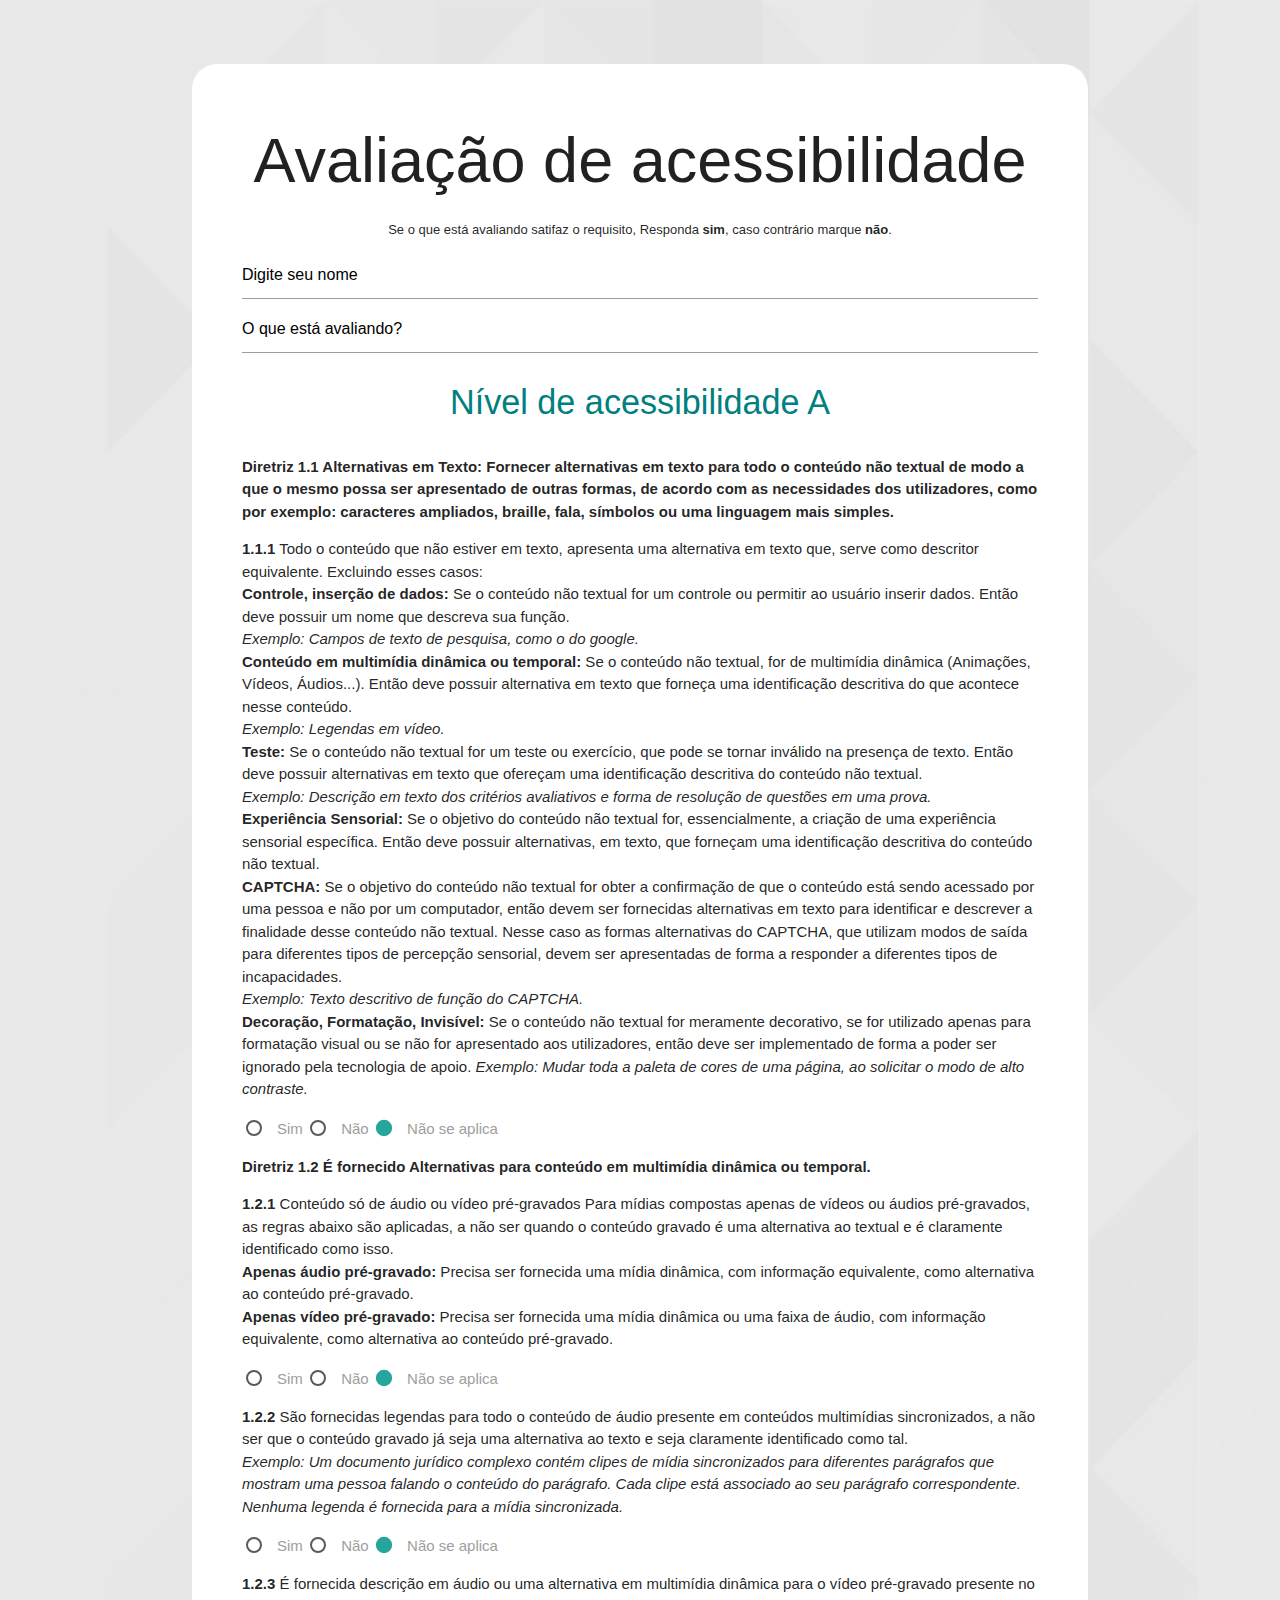
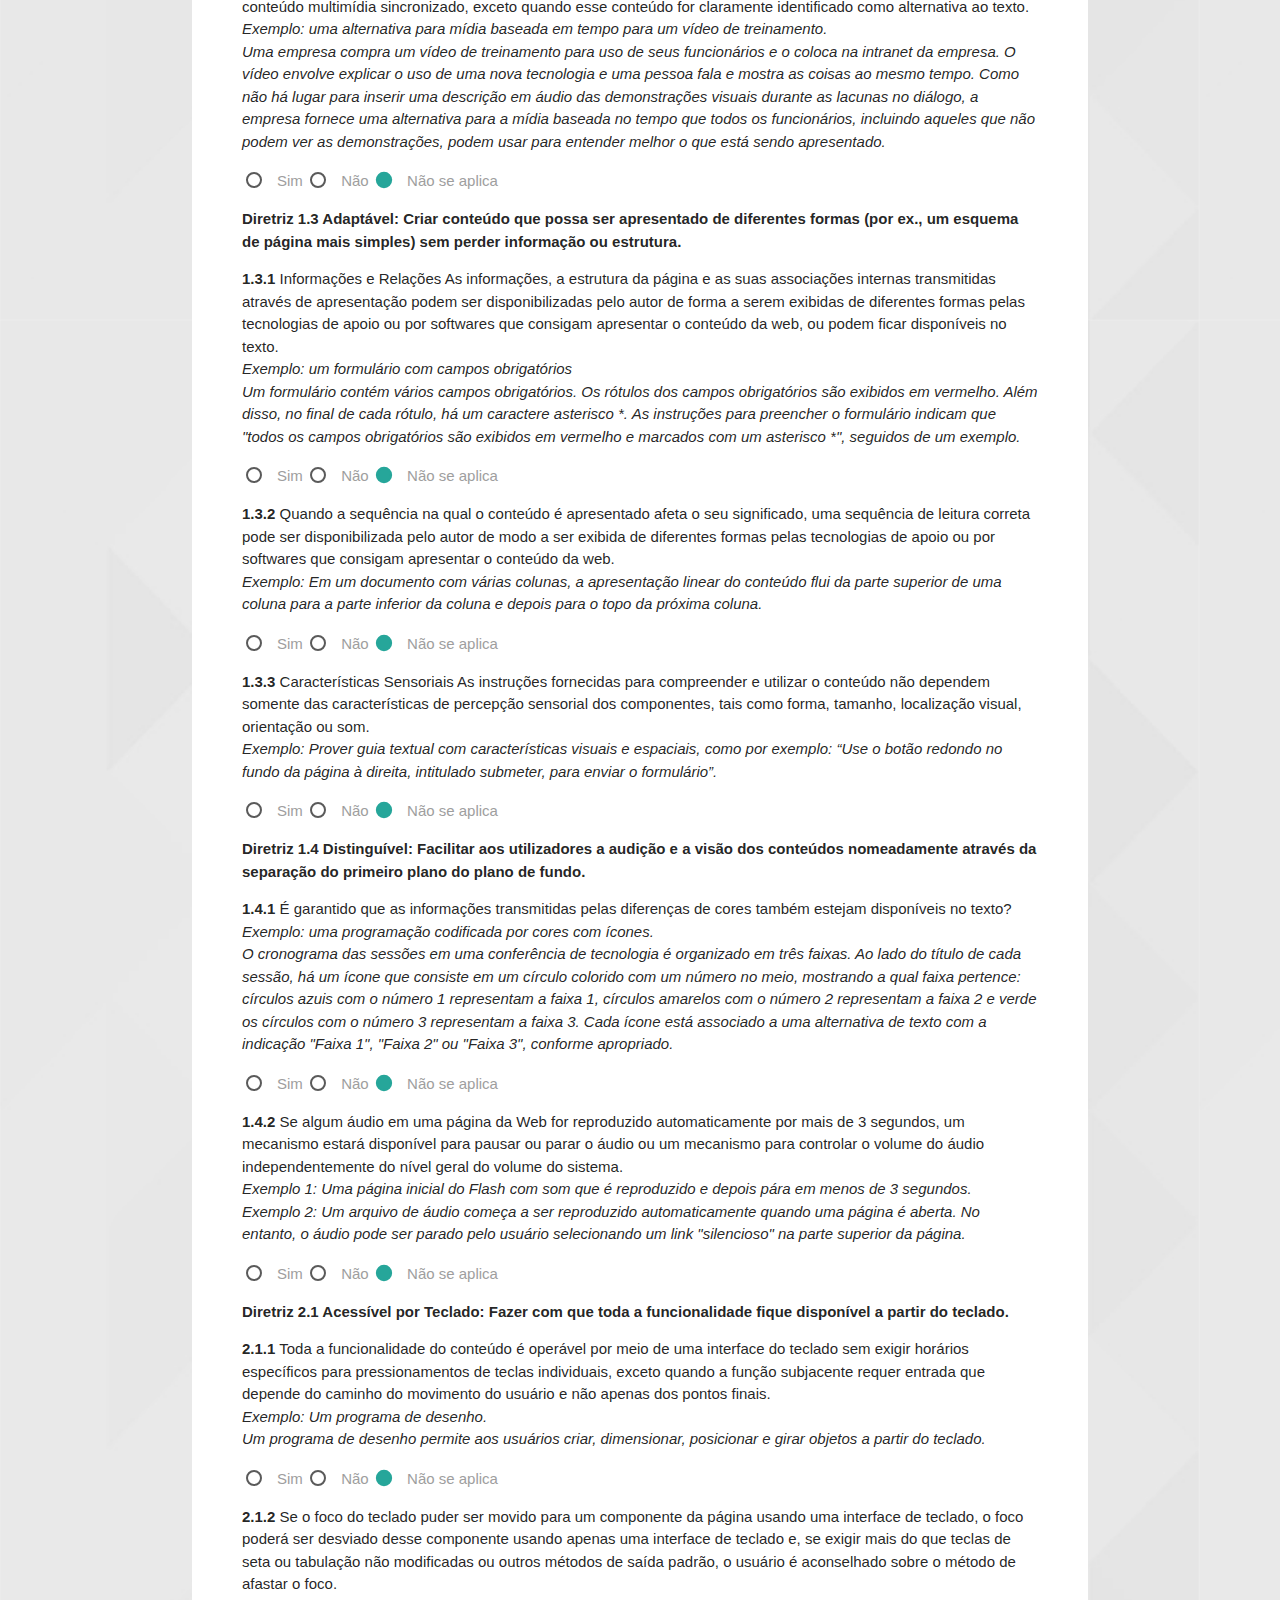
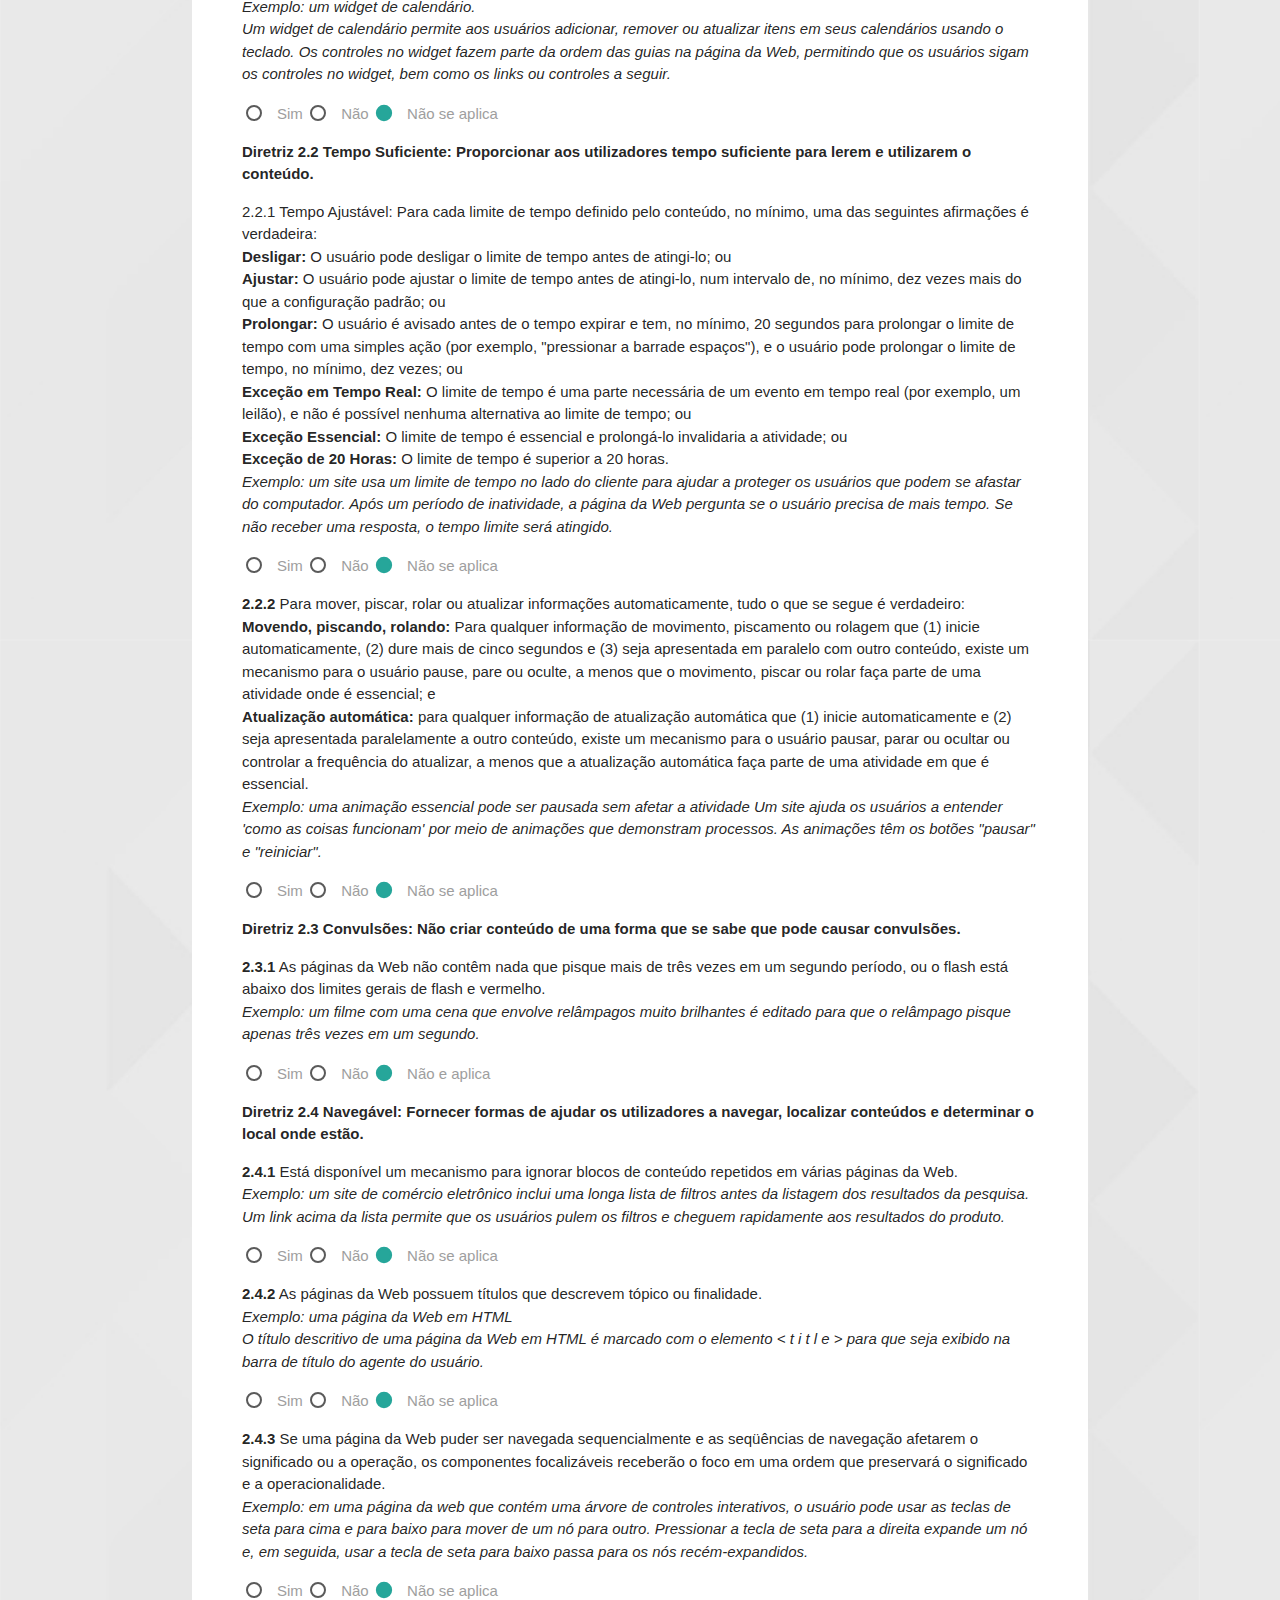
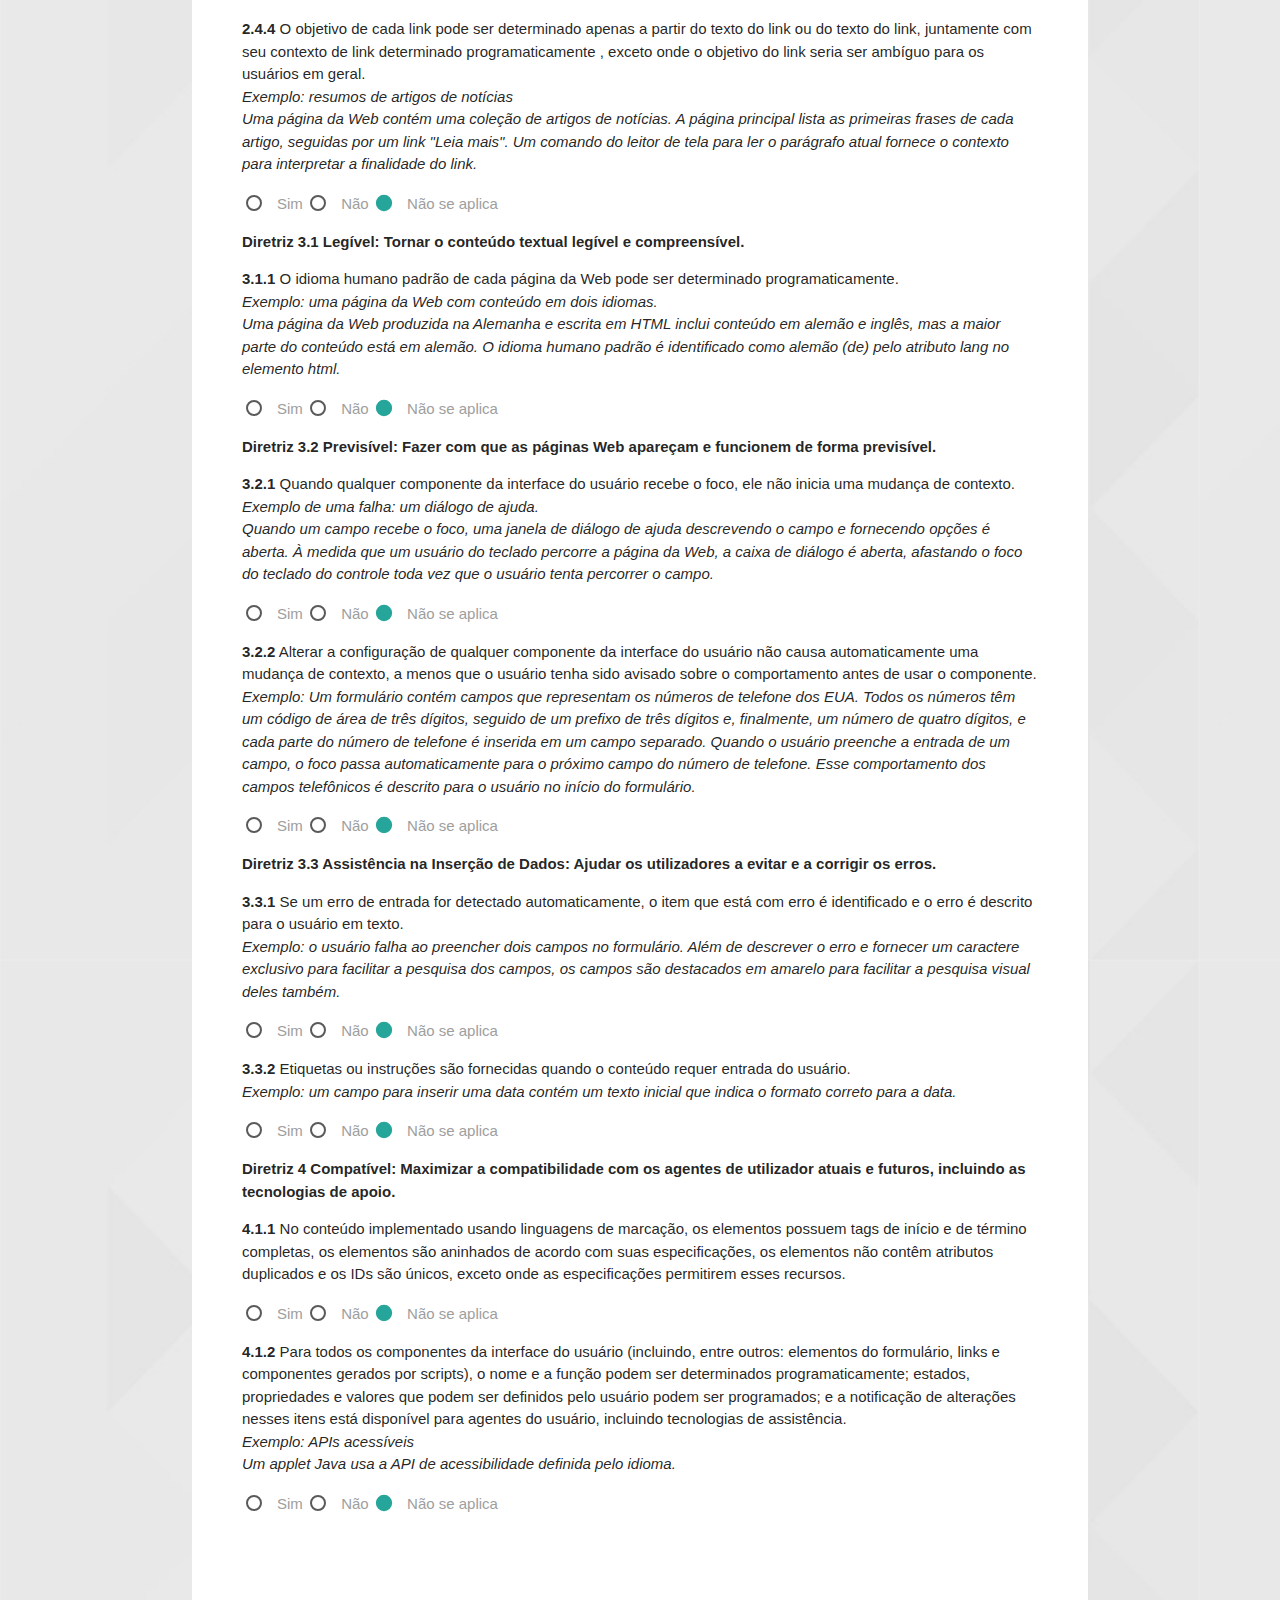
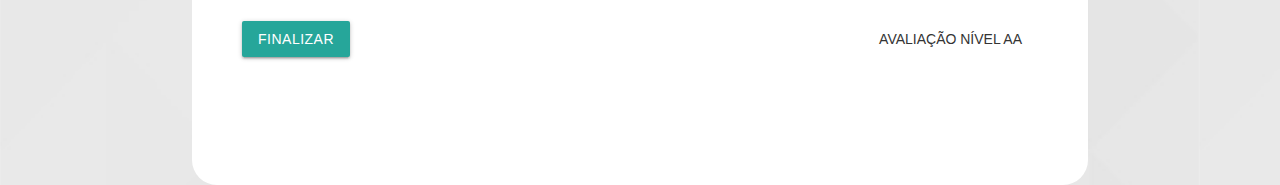
==== index.html @ 3ee6c9d2 "Add files via upload" ====
<!DOCTYPE html>
 <html>
 	<head>

 		<meta charset="utf-8">
 		<link rel="stylesheet" href="https://cdnjs.cloudflare.com/ajax/libs/materialize/1.0.0/css/materialize.min.css">
 		<link rel="stylesheet" type="text/css" href="estilo.css">
 		<title>Avaliação de acessibilidade</title>

 		
 	</head>

 	<body background="img/7.png">
 		

 		<div class="meio">
 			<font face="arial">

 			<div class="a"><h1>Avaliação de acessibilidade</h1>
 				<font size="2"><p>Se o que está avaliando satifaz o requisito, Responda <b>sim</b>, caso contrário marque <b>não</b>.</p></font>
 			</div>

      <input name="q" class="textbox" onfocus="if (this.value=='Digite seu nome') this.value = ''" onblur="if (this.value=='') this.value = 'Digite seu nome'" type="text" value="Digite seu nome">

      <input name="j" class="textbox" onfocus="if (this.value=='O que está avaliando?') this.value = ''" onblur="if (this.value=='') this.value = 'O que está avaliando?'" type="text" value="O que está avaliando?">
      
 			<text align="center"><p><h4><font color="#008080">Nível de acessibilidade A</p></h4></text></font>

 			<text align="left"><p><b>Diretriz 1.1 Alternativas em Texto: Fornecer alternativas em texto para todo o conteúdo não textual de modo a que o mesmo possa ser apresentado de outras formas, de acordo com as necessidades dos utilizadores, como por exemplo: caracteres ampliados, braille, fala, símbolos ou uma linguagem mais simples.</b></p></text>

 			<text align="left"><p><b>1.1.1</b> Todo o conteúdo que não estiver em texto, apresenta uma alternativa em texto que, serve como descritor equivalente. Excluindo esses casos:</br>
      <b>Controle, inserção de dados:</b> Se o conteúdo não textual for um controle ou permitir ao usuário inserir dados. Então deve possuir um nome que descreva sua função.</br>
      <i>Exemplo: Campos de texto de pesquisa, como o do google.</i></br>
      <b>Conteúdo em multimídia dinâmica ou temporal:</b> Se o conteúdo não textual, for de multimídia dinâmica (Animações, Vídeos, Áudios...). Então deve possuir alternativa em texto que forneça uma identificação descritiva do que acontece nesse conteúdo.</br>
      <i>Exemplo: Legendas em vídeo.</i></br>
      <b>Teste:</b> Se o conteúdo não textual for um teste ou exercício, que pode se tornar inválido na presença de texto. Então deve possuir alternativas em texto que ofereçam uma identificação descritiva do conteúdo não textual.</br>
        <i>Exemplo: Descrição em texto dos critérios avaliativos e forma de resolução de questões em uma prova.</i></br>
      <b>Experiência Sensorial:</b> Se o objetivo do conteúdo não textual for, essencialmente, a criação de uma experiência sensorial específica. Então deve possuir alternativas, em texto, que forneçam uma identificação descritiva do conteúdo não textual.</br>
      <b>CAPTCHA:</b> Se o objetivo do conteúdo não textual for obter a confirmação de que o conteúdo está sendo acessado por uma pessoa e não por um computador, então devem ser fornecidas alternativas em texto para identificar e descrever a finalidade desse conteúdo não textual. Nesse caso as formas alternativas do CAPTCHA, que utilizam modos de saída para diferentes tipos de percepção sensorial, devem ser apresentadas de forma a responder a diferentes tipos de incapacidades.</br>
        <i>Exemplo: Texto descritivo de função do CAPTCHA.</i></br>
      <b>Decoração, Formatação, Invisível:</b> Se o conteúdo não textual for meramente decorativo, se for utilizado apenas para formatação visual ou se não for apresentado aos utilizadores, então deve ser implementado de forma a poder ser ignorado pela tecnologia de apoio.
        <i>Exemplo: Mudar toda a paleta de cores de uma página, ao solicitar o modo de alto contraste.</i></p></text>
  			<p>
   				<label>
      				<input name="b1" type="radio" checked />
    	  			<span>Sim</span>
    			</label>
 				<label>
      				<input name="b1" type="radio" checked />
   	  				<span>Não</span>
    			</label>
    			<label>
      				<input name="b1" type="radio" checked />
   	  				<span>Não se aplica</span>
    			</label>
  			</p>
  			<text align="left"><p><b>Diretriz 1.2 É fornecido Alternativas para conteúdo em multimídia dinâmica ou temporal.</b></p>
  			<text align="left"><p><b>1.2.1</b> Conteúdo só de áudio ou vídeo pré-gravados Para mídias compostas apenas de vídeos ou áudios pré-gravados, as regras abaixo são aplicadas, a não ser quando o conteúdo gravado é uma alternativa ao textual e é claramente identificado como isso.</br>
        <b>Apenas áudio pré-gravado:</b> Precisa ser fornecida uma mídia dinâmica, com informação equivalente, como alternativa ao conteúdo pré-gravado.</br>
        <b>Apenas vídeo pré-gravado:</b> Precisa ser fornecida uma mídia dinâmica ou uma faixa de áudio, com informação equivalente, como alternativa ao conteúdo pré-gravado.</p>
 			</text>
  			<p>
   				<label>
      				<input name="b2" type="radio" checked />
    	  			<span>Sim</span>
    			</label>
   				<label>
      				<input name="b2" type="radio" checked />
    	  			<span>Não</span>
    			</label>
    			<label>
      				<input name="b2" type="radio" checked />
   	  				<span>Não se aplica</span>
    			</label>
    		</p>
    		<text align="left"><p><b>1.2.2</b> São fornecidas legendas para todo o conteúdo de áudio presente em conteúdos multimídias sincronizados, a não ser que o conteúdo gravado já seja uma alternativa ao texto e seja claramente identificado como tal.</br>
        <i>Exemplo: Um documento jurídico complexo contém clipes de mídia sincronizados para diferentes parágrafos que mostram uma pessoa falando o conteúdo do parágrafo. Cada clipe está associado ao seu parágrafo correspondente. Nenhuma legenda é fornecida para a mídia sincronizada.</i></p>
 			</text>
  			<p>
   				<label>
      				<input name="b3" type="radio" checked />
    	  			<span>Sim</span>
    			</label>
   				<label>
      				<input name="b3" type="radio" checked />
    	  			<span>Não</span>
    			</label>
    			<label>
      				<input name="b3" type="radio" checked />
   	  				<span>Não se aplica</span>
    			</label>
    		</p>
    		<text align="left"><p><b>1.2.3</b> É fornecida descrição em áudio ou uma alternativa em multimídia dinâmica para o vídeo pré-gravado presente no conteúdo multimídia sincronizado, exceto quando esse conteúdo for claramente identificado como alternativa ao texto.</br>
        <i>Exemplo: uma alternativa para mídia baseada em tempo para um vídeo de treinamento.</br>
        Uma empresa compra um vídeo de treinamento para uso de seus funcionários e o coloca na intranet da empresa. O vídeo envolve explicar o uso de uma nova tecnologia e uma pessoa fala e mostra as coisas ao mesmo tempo. Como não há lugar para inserir uma descrição em áudio das demonstrações visuais durante as lacunas no diálogo, a empresa fornece uma alternativa para a mídia baseada no tempo que todos os funcionários, incluindo aqueles que não podem ver as demonstrações, podem usar para entender melhor o que está sendo apresentado.</i>
</p>
 			</text>
  			<p>
   				<label>
      				<input name="b4" type="radio" checked />
    	  			<span>Sim</span>
    			</label>
   				<label>
      				<input name="b4" type="radio" checked />
    	  			<span>Não</span>
    			</label>
    			<label>
      				<input name="b4" type="radio" checked />
   	  				<span>Não se aplica</span>
    			</label>
    		</p>
    		<text align="left"><p><b>Diretriz 1.3 Adaptável: Criar conteúdo que possa ser apresentado de diferentes formas (por ex., um esquema de página mais simples) sem perder informação ou estrutura.</b></p></text>
    		<text align="left"><p><b>1.3.1</b> Informações e Relações As informações, a estrutura da página e as suas associações internas transmitidas através de apresentação podem ser disponibilizadas pelo autor de forma a serem exibidas de diferentes formas pelas tecnologias de apoio ou por softwares que consigam apresentar o conteúdo da web, ou podem ficar disponíveis no texto.</br>
        <i>Exemplo: um formulário com campos obrigatórios</br>
        Um formulário contém vários campos obrigatórios. Os rótulos dos campos obrigatórios são exibidos em vermelho. Além disso, no final de cada rótulo, há um caractere asterisco *. As instruções para preencher o formulário indicam que "todos os campos obrigatórios são exibidos em vermelho e marcados com um asterisco *", seguidos de um exemplo.</i></p>
 			</text>
  			<p>
   				<label>
      				<input name="b5" type="radio" checked />
    	  			<span>Sim</span>
    			</label>
   				<label>
      				<input name="b5" type="radio" checked />
    	  			<span>Não</span>
    			</label>
    			<label>
      				<input name="b5" type="radio" checked />
   	  				<span>Não se aplica</span>
    			</label>
    		</p>
    		<text align="left"><p><b>1.3.2</b> Quando a sequência na qual o conteúdo é apresentado afeta o seu significado, uma sequência de leitura correta pode ser disponibilizada pelo autor de modo a ser exibida de diferentes formas pelas tecnologias de apoio ou por softwares que consigam apresentar o conteúdo da web.</br>
        <i>Exemplo: Em um documento com várias colunas, a apresentação linear do conteúdo flui da parte superior de uma coluna para a parte inferior da coluna e depois para o topo da próxima coluna.</i></p>
 			</text>
  			<p>
   				<label>
      				<input name="b6" type="radio" checked />
    	  			<span>Sim</span>
    			</label>
   				<label>
      				<input name="b6" type="radio" checked />
    	  			<span>Não</span>
    			</label>
    			<label>
      				<input name="b6" type="radio" checked />
   	  				<span>Não se aplica</span>
    			</label>
    		</p>
    		<text align="left"><p><b>1.3.3</b> Características Sensoriais As instruções fornecidas para compreender e utilizar o conteúdo não dependem somente das características de percepção sensorial dos componentes, tais como forma, tamanho, localização visual, orientação ou som.</br>
        <i>Exemplo: Prover guia textual com características visuais e espaciais, como por exemplo: “Use o botão redondo no fundo da página à direita, intitulado submeter, para enviar o formulário”.</i></p>
 			</text>
  			<p>
   				<label>
      				<input name="b7" type="radio" checked />
    	  			<span>Sim</span>
    			</label>
   				<label>
      				<input name="b7" type="radio" checked />
    	  			<span>Não</span>
    			</label>
    			<label>
      				<input name="b7" type="radio" checked />
   	  				<span>Não se aplica</span>
    			</label>
    		</p>
    		<text align="left"><p><b>Diretriz 1.4 Distinguível: Facilitar aos utilizadores a audição e a visão dos conteúdos nomeadamente através da separação do primeiro plano do plano de fundo.</b></p>
    		<text align="left"><p><b>1.4.1</b> É garantido que as informações transmitidas pelas diferenças de cores também estejam disponíveis no texto?</br>
        <i>Exemplo: uma programação codificada por cores com ícones.</br>
        O cronograma das sessões em uma conferência de tecnologia é organizado em três faixas. Ao lado do título de cada sessão, há um ícone que consiste em um círculo colorido com um número no meio, mostrando a qual faixa pertence: círculos azuis com o número 1 representam a faixa 1, círculos amarelos com o número 2 representam a faixa 2 e verde os círculos com o número 3 representam a faixa 3. Cada ícone está associado a uma alternativa de texto com a indicação "Faixa 1", "Faixa 2" ou "Faixa 3", conforme apropriado.</i></p>
 			</text>
  			<p>
   				<label>
      				<input name="b8" type="radio" checked />
    	  			<span>Sim</span>
    			</label>
   				<label>
      				<input name="b8" type="radio" checked />
    	  			<span>Não</span>
    			</label>
    			<label>
      				<input name="b8" type="radio" checked />
   	  				<span>Não se aplica</span>
    			</label>
    		</p>
    		<text align="left"><p><b>1.4.2</b> Se algum áudio em uma página da Web for reproduzido automaticamente por mais de 3 segundos, um mecanismo estará disponível para pausar ou parar o áudio ou um mecanismo para controlar o volume do áudio independentemente do nível geral do volume do sistema.</br>
        <i>Exemplo 1: Uma página inicial do Flash com som que é reproduzido e depois pára em menos de 3 segundos.</br>
        Exemplo 2: Um arquivo de áudio começa a ser reproduzido automaticamente quando uma página é aberta. No entanto, o áudio pode ser parado pelo usuário selecionando um link "silencioso" na parte superior da página.</i>
</p>
 			</text>
  			<p>
   				<label>
      				<input name="b9" type="radio" checked />
    	  			<span>Sim</span>
    			</label>
   				<label>
      				<input name="b9" type="radio" checked />
    	  			<span>Não</span>
    			</label>
    			<label>
      				<input name="b9" type="radio" checked />
   	  				<span>Não se aplica</span>
    			</label>
    		</p>
    		<text align="left"><p><b>Diretriz 2.1 Acessível por Teclado: Fazer com que toda a funcionalidade fique disponível a partir do teclado.</b></p></text>
    		<text align="left"><p><b>2.1.1</b> Toda a funcionalidade do conteúdo é operável por meio de uma interface do teclado sem exigir horários específicos para pressionamentos de teclas individuais, exceto quando a função subjacente requer entrada que depende do caminho do movimento do usuário e não apenas dos pontos finais.</br>
        <i>Exemplo: Um programa de desenho.</br>
        Um programa de desenho permite aos usuários criar, dimensionar, posicionar e girar objetos a partir do teclado.</i></p>
 			</text>
  			<p>
   				<label>
      				<input name="b10" type="radio" checked />
    	  			<span>Sim</span>
    			</label>
   				<label>
      				<input name="b10" type="radio" checked />
    	  			<span>Não</span>
    			</label>
    			<label>
      				<input name="b10" type="radio" checked />
   	  				<span>Não se aplica</span>
    			</label>
    		</p>
    		<text align="left"><p><b>2.1.2</b> Se o foco do teclado puder ser movido para um componente da página usando uma interface de teclado, o foco poderá ser desviado desse componente usando apenas uma interface de teclado e, se exigir mais do que teclas de seta ou tabulação não modificadas ou outros métodos de saída padrão, o usuário é aconselhado sobre o método de afastar o foco.</br>
        <i>Exemplo: um widget de calendário.</br>
        Um widget de calendário permite aos usuários adicionar, remover ou atualizar itens em seus calendários usando o teclado. Os controles no widget fazem parte da ordem das guias na página da Web, permitindo que os usuários sigam os controles no widget, bem como os links ou controles a seguir.</i></p>
 			</text>
  			<p>
   				<label>
      				<input name="b11" type="radio" checked />
    	  			<span>Sim</span>
    			</label>
   				<label>
      				<input name="b11" type="radio" checked />
    	  			<span>Não</span>
    			</label>
    			<label>
      				<input name="b11" type="radio" checked />
   	  				<span>Não se aplica</span>
    			</label>
    		</p>
    		<text align="left"><p><b>Diretriz 2.2 Tempo Suficiente: Proporcionar aos utilizadores tempo suficiente para lerem e utilizarem o conteúdo.</b></p></text>
    		<text align="left"><p>2.2.1 Tempo Ajustável: Para cada limite de tempo definido pelo conteúdo, no mínimo, uma das seguintes afirmações é verdadeira:</br>
    		<b>Desligar:</b> O usuário pode desligar o limite de tempo antes de atingi-lo; ou<br/>
			<b>Ajustar:</b> O usuário pode ajustar o limite de tempo antes de atingi-lo, num intervalo de, no mínimo, dez vezes mais do que a configuração padrão; ou<br/>
			<b>Prolongar:</b> O usuário é avisado antes de o tempo expirar e tem, no mínimo, 20 segundos para prolongar o limite de tempo com uma simples ação (por exemplo, "pressionar a barrade espaços"), e o usuário pode prolongar o limite de tempo, no mínimo, dez vezes; ou<br/>
			<b>Exceção em Tempo Real:</b> O limite de tempo é uma parte necessária de um evento em tempo real (por exemplo, um leilão), e não é possível nenhuma alternativa ao limite de tempo; ou<br/>
			<b>Exceção Essencial:</b> O limite de tempo é essencial e prolongá-lo invalidaria a atividade; ou<br/>
			<b>Exceção de 20 Horas:</b> O limite de tempo é superior a 20 horas.</br>
      <i>Exemplo: um site usa um limite de tempo no lado do cliente para ajudar a proteger os usuários que podem se afastar do computador. Após um período de inatividade, a página da Web pergunta se o usuário precisa de mais tempo. Se não receber uma resposta, o tempo limite será atingido.</i></p>


 			</text>
  			<p>
   				<label>
      				<input name="b12" type="radio" checked />
    	  			<span>Sim</span>
    			</label>
   				<label>
      				<input name="b12" type="radio" checked />
    	  			<span>Não</span>
    			</label>
    			<label>
      				<input name="b12" type="radio" checked />
   	  				<span>Não se aplica</span>
    			</label>
    		</p>
    		<text align="left"><p><b>2.2.2</b> Para mover, piscar, rolar ou atualizar informações automaticamente, tudo o que se segue é verdadeiro:</br> 
        <b>Movendo, piscando, rolando:</b> Para qualquer informação de movimento, piscamento ou rolagem que (1) inicie automaticamente, (2) dure mais de cinco segundos e (3) seja apresentada em paralelo com outro conteúdo, existe um mecanismo para o usuário pause, pare ou oculte, a menos que o movimento, piscar ou rolar faça parte de uma atividade onde é essencial; e</br>
        <b>Atualização automática:</b> para qualquer informação de atualização automática que (1) inicie automaticamente e (2) seja apresentada paralelamente a outro conteúdo, existe um mecanismo para o usuário pausar, parar ou ocultar ou controlar a frequência do atualizar, a menos que a atualização automática faça parte de uma atividade em que é essencial.</br>
       <i>Exemplo: uma animação essencial pode ser pausada sem afetar a atividade
        Um site ajuda os usuários a entender 'como as coisas funcionam' por meio de animações que demonstram processos. As animações têm os botões "pausar" e "reiniciar".</i></p>
 			</text>
  			<p>
   				<label>
      				<input name="b13" type="radio" checked />
    	  			<span>Sim</span>
    			</label>
   				<label>
      				<input name="b13" type="radio" checked />
    	  			<span>Não</span>
    			</label>
    			<label>
      				<input name="b13" type="radio" checked />
   	  				<span>Não se aplica</span>
    			</label>
    		</p>
    		<text align="left"><p><b>Diretriz 2.3 Convulsões: Não criar conteúdo de uma forma que se sabe que pode causar convulsões.</b></p></text>
    		<text align="left"><p><b>2.3.1</b> As páginas da Web não contêm nada que pisque mais de três vezes em um segundo período, ou o flash está abaixo dos limites gerais de flash e vermelho.</br>
        <i>Exemplo: um filme com uma cena que envolve relâmpagos muito brilhantes é editado para que o relâmpago pisque apenas três vezes em um segundo.</i></p>
 			  </text>
  			<p>
   				<label>
      				<input name="b14" type="radio" checked />
    	  			<span>Sim</span>
    			</label>
   				<label>
      				<input name="b14" type="radio" checked />
    	  			<span>Não</span>
    			</label>
    			<label>
      				<input name="b14" type="radio" checked />
   	  				<span>Não e aplica</span>
    			</label>
    		</p>
    		<text align="left"><p><b>Diretriz 2.4 Navegável: Fornecer formas de ajudar os utilizadores a navegar, localizar conteúdos e determinar o local onde estão.</b></p></text>
    		<text align="left"><p><b>2.4.1</b>  Está disponível um mecanismo para ignorar blocos de conteúdo repetidos em várias páginas da Web.</br>
        <i>Exemplo: um site de comércio eletrônico inclui uma longa lista de filtros antes da listagem dos resultados da pesquisa. Um link acima da lista permite que os usuários pulem os filtros e cheguem rapidamente aos resultados do produto.</i></p>
 			</text>
  			<p>
   				<label>
      				<input name="b15" type="radio" checked />
    	  			<span>Sim</span>
    			</label>
   				<label>
      				<input name="b15" type="radio" checked />
    	  			<span>Não</span>
    			</label>
    			<label>
      				<input name="b15" type="radio" checked />
   	  				<span>Não se aplica</span>
    			</label>
    		</p>
    		<text align="left"><p><b>2.4.2</b> As páginas da Web possuem títulos que descrevem tópico ou finalidade.</br>
        <i>Exemplo: uma página da Web em HTML</br>
        O título descritivo de uma página da Web em HTML é marcado com o elemento < t i t l e > para que seja exibido na barra de título do agente do usuário.</i></p>
 			</text>
  			<p>
   				<label>
      				<input name="b16" type="radio" checked />
    	  			<span>Sim</span>
    			</label>
   				<label>
      				<input name="b16" type="radio" checked />
    	  			<span>Não</span>
    			</label>
    			<label>
      				<input name="b16" type="radio" checked />
   	  				<span>Não se aplica</span>
    			</label>
    		</p>
    		<text align="left"><p><b>2.4.3</b> Se uma página da Web puder ser navegada sequencialmente e as seqüências de navegação afetarem o significado ou a operação, os componentes focalizáveis ​​receberão o foco em uma ordem que preservará o significado e a operacionalidade.</br>
        <i>Exemplo: em uma página da web que contém uma árvore de controles interativos, o usuário pode usar as teclas de seta para cima e para baixo para mover de um nó para outro. Pressionar a tecla de seta para a direita expande um nó e, em seguida, usar a tecla de seta para baixo passa para os nós recém-expandidos.</i></p>
 			</text>
  			<p>
   				<label>
      				<input name="b17" type="radio" checked />
    	  			<span>Sim</span>
    			</label>
   				<label>
      				<input name="b17" type="radio" checked />
    	  			<span>Não</span>
    			</label>
    			<label>
      				<input name="b17" type="radio" checked />
   	  				<span>Não se aplica</span>
    			</label>
    		</p>
    		<text align="left"><p><b>2.4.4</b>  O objetivo de cada link pode ser determinado apenas a partir do texto do link ou do texto do link, juntamente com seu contexto de link determinado programaticamente , exceto onde o objetivo do link seria ser ambíguo para os usuários em geral.</br>
        <i>Exemplo: resumos de artigos de notícias</br>
        Uma página da Web contém uma coleção de artigos de notícias. A página principal lista as primeiras frases de cada artigo, seguidas por um link "Leia mais". Um comando do leitor de tela para ler o parágrafo atual fornece o contexto para interpretar a finalidade do link.</i></p>
 			</text>
  			<p>
   				<label>
      				<input name="b18" type="radio" checked />
    	  			<span>Sim</span>
    			</label>
   				<label>
      				<input name="b18" type="radio" checked />
    	  			<span>Não</span>
    			</label>
    			<label>
      				<input name="b18" type="radio" checked />
   	  				<span>Não se aplica</span>
    			</label>
    		</p>
    		<text align="left"><p><b>Diretriz 3.1 Legível: Tornar o conteúdo textual legível e compreensível.</b></p></text>
    		<text align="left"><p><b>3.1.1</b> O idioma humano padrão de cada página da Web pode ser determinado programaticamente.</br>
        <i>Exemplo: uma página da Web com conteúdo em dois idiomas.</br>
        Uma página da Web produzida na Alemanha e escrita em HTML inclui conteúdo em alemão e inglês, mas a maior parte do conteúdo está em alemão. O idioma humano padrão é identificado como alemão (de) pelo atributo lang no elemento html.</i></p>
 			</text>
  			<p>
   				<label>
      				<input name="b19" type="radio" checked />
    	  			<span>Sim</span>
    			</label>
   				<label>
      				<input name="b19" type="radio" checked />
    	  			<span>Não</span>
    			</label>
    			<label>
      				<input name="b19" type="radio" checked />
   	  				<span>Não se aplica</span>
    			</label>
    		</p>
    		<text align="left"><p><b>Diretriz 3.2 Previsível: Fazer com que as páginas Web apareçam e funcionem de forma previsível.</b></p></text>
    		<text align="left"><p><b>3.2.1</b> Quando qualquer componente da interface do usuário recebe o foco, ele não inicia uma mudança de contexto.</br>
        <i>Exemplo de uma falha: um diálogo de ajuda.</br>
        Quando um campo recebe o foco, uma janela de diálogo de ajuda descrevendo o campo e fornecendo opções é aberta. À medida que um usuário do teclado percorre a página da Web, a caixa de diálogo é aberta, afastando o foco do teclado do controle toda vez que o usuário tenta percorrer o campo.</i></p>
 			</text>
  			<p>
   				<label>
      				<input name="b20" type="radio" checked />
    	  			<span>Sim</span>
    			</label>
   				<label>
      				<input name="b20" type="radio" checked />
    	  			<span>Não</span>
    			</label>
    			<label>
      				<input name="b20" type="radio" checked />
   	  				<span>Não se aplica</span>
    			</label>
    		</p>
    		<text align="left"><p><b>3.2.2</b> Alterar a configuração de qualquer componente da interface do usuário não causa automaticamente uma mudança de contexto, a menos que o usuário tenha sido avisado sobre o comportamento antes de usar o componente.</br>
        <i>Exemplo: Um formulário contém campos que representam os números de telefone dos EUA. Todos os números têm um código de área de três dígitos, seguido de um prefixo de três dígitos e, finalmente, um número de quatro dígitos, e cada parte do número de telefone é inserida em um campo separado. Quando o usuário preenche a entrada de um campo, o foco passa automaticamente para o próximo campo do número de telefone. Esse comportamento dos campos telefônicos é descrito para o usuário no início do formulário.</i></p>
 			</text>
  			<p>
   				<label>
      				<input name="b21" type="radio" checked />
    	  			<span>Sim</span>
    			</label>
   				<label>
      				<input name="b21" type="radio" checked />
    	  			<span>Não</span>
    			</label>
    			<label>
      				<input name="b21" type="radio" checked />
   	  				<span>Não se aplica</span>
    			</label>
    		</p>
    		<text align="left"><p><b>Diretriz 3.3 Assistência na Inserção de Dados: Ajudar os utilizadores a evitar e a corrigir os erros.</b></p></text>
    		<text align="left"><p><b>3.3.1</b> Se um erro de entrada for detectado automaticamente, o item que está com erro é identificado e o erro é descrito para o usuário em texto.</br>
        <i>Exemplo: o usuário falha ao preencher dois campos no formulário. Além de descrever o erro e fornecer um caractere exclusivo para facilitar a pesquisa dos campos, os campos são destacados em amarelo para facilitar a pesquisa visual deles também.</i></p>
 			</text>
  			<p>
   				<label>
      				<input name="b22" type="radio" checked />
    	  			<span>Sim</span>
    			</label>
   				<label>
      				<input name="b22" type="radio" checked />
    	  			<span>Não</span>
    			</label>
    			<label>
      				<input name="b22" type="radio" checked />
   	  				<span>Não se aplica</span>
    			</label>
    		</p>
    		<text align="left"><p><b>3.3.2</b>  Etiquetas ou instruções são fornecidas quando o conteúdo requer entrada do usuário.</br>
        <i>Exemplo: um campo para inserir uma data contém um texto inicial que indica o formato correto para a data.</i></p>
 			</text>
  			<p>
   				<label>
      				<input name="b23" type="radio" checked />
    	  			<span>Sim</span>
    			</label>
   				<label>
      				<input name="b23" type="radio" checked />
    	  			<span>Não</span>
    			</label>
    			<label>
      				<input name="b23" type="radio" checked />
   	  				<span>Não se aplica</span>
    			</label>
    		</p>
    		<text align="left"><p><b>Diretriz 4 Compatível: Maximizar a compatibilidade com os agentes de utilizador atuais e futuros, incluindo as tecnologias de apoio.</b></p></text>
    		<text align="left"><p><b>4.1.1</b> No conteúdo implementado usando linguagens de marcação, os elementos possuem tags de início e de término completas, os elementos são aninhados de acordo com suas especificações, os elementos não contêm atributos duplicados e os IDs são únicos, exceto onde as especificações permitirem esses recursos.</p>
 			</text>
  			<p>
   				<label>
      				<input name="b24" type="radio" checked />
    	  			<span>Sim</span>
    			</label>
   				<label>
      				<input name="b24" type="radio" checked />
    	  			<span>Não</span>
    			</label>
    			<label>
      				<input name="b24" type="radio" checked />
   	  				<span>Não se aplica</span>
    			</label>
    		</p>
    		<text align="left"><p><b>4.1.2</b> Para todos os componentes da interface do usuário (incluindo, entre outros: elementos do formulário, links e componentes gerados por scripts), o nome e a função podem ser determinados programaticamente; estados, propriedades e valores que podem ser definidos pelo usuário podem ser programados; e a notificação de alterações nesses itens está disponível para agentes do usuário, incluindo tecnologias de assistência.</br>
        <i>Exemplo: APIs acessíveis</br>
        Um applet Java usa a API de acessibilidade definida pelo idioma.</i></p>
 			</text>
  			<p>
   				<label>
      				<input name="b25" type="radio" checked />
    	  			<span>Sim</span>
    			</label>
   				<label>
      				<input name="b25" type="radio" checked />
    	  			<span>Não</span>
    			</label>
    			<label>
      				<input name="b25" type="radio" checked />
   	  				<span>Não se aplica</span>
    			</label>
    		</p>

    		<a href="nivelAA.html" class="espaco waves-effect waves-teal btn-flat right" target="_self" type="button"> avaliação nível AA </a>
    		
    		<button class="btn waves-effect waves-light espaco" type="submit" name="action">Finalizar</button>

 			</font>
 		</div>
 	</body>

 </html>
---- estilo.css ----
body {
	
}

.espaco{
	margin-top: 90px;

}



.meio{
	background-color: white;
	margin-top: 5%;
	margin-right: 15%;
	margin-left: 15%;
	border-radius: 25px;
	padding-bottom: 10%;
	padding-left: 50px;
	padding-right: 50px;x

}

.a{
	text-align: center;
	padding-top: 20px;
}
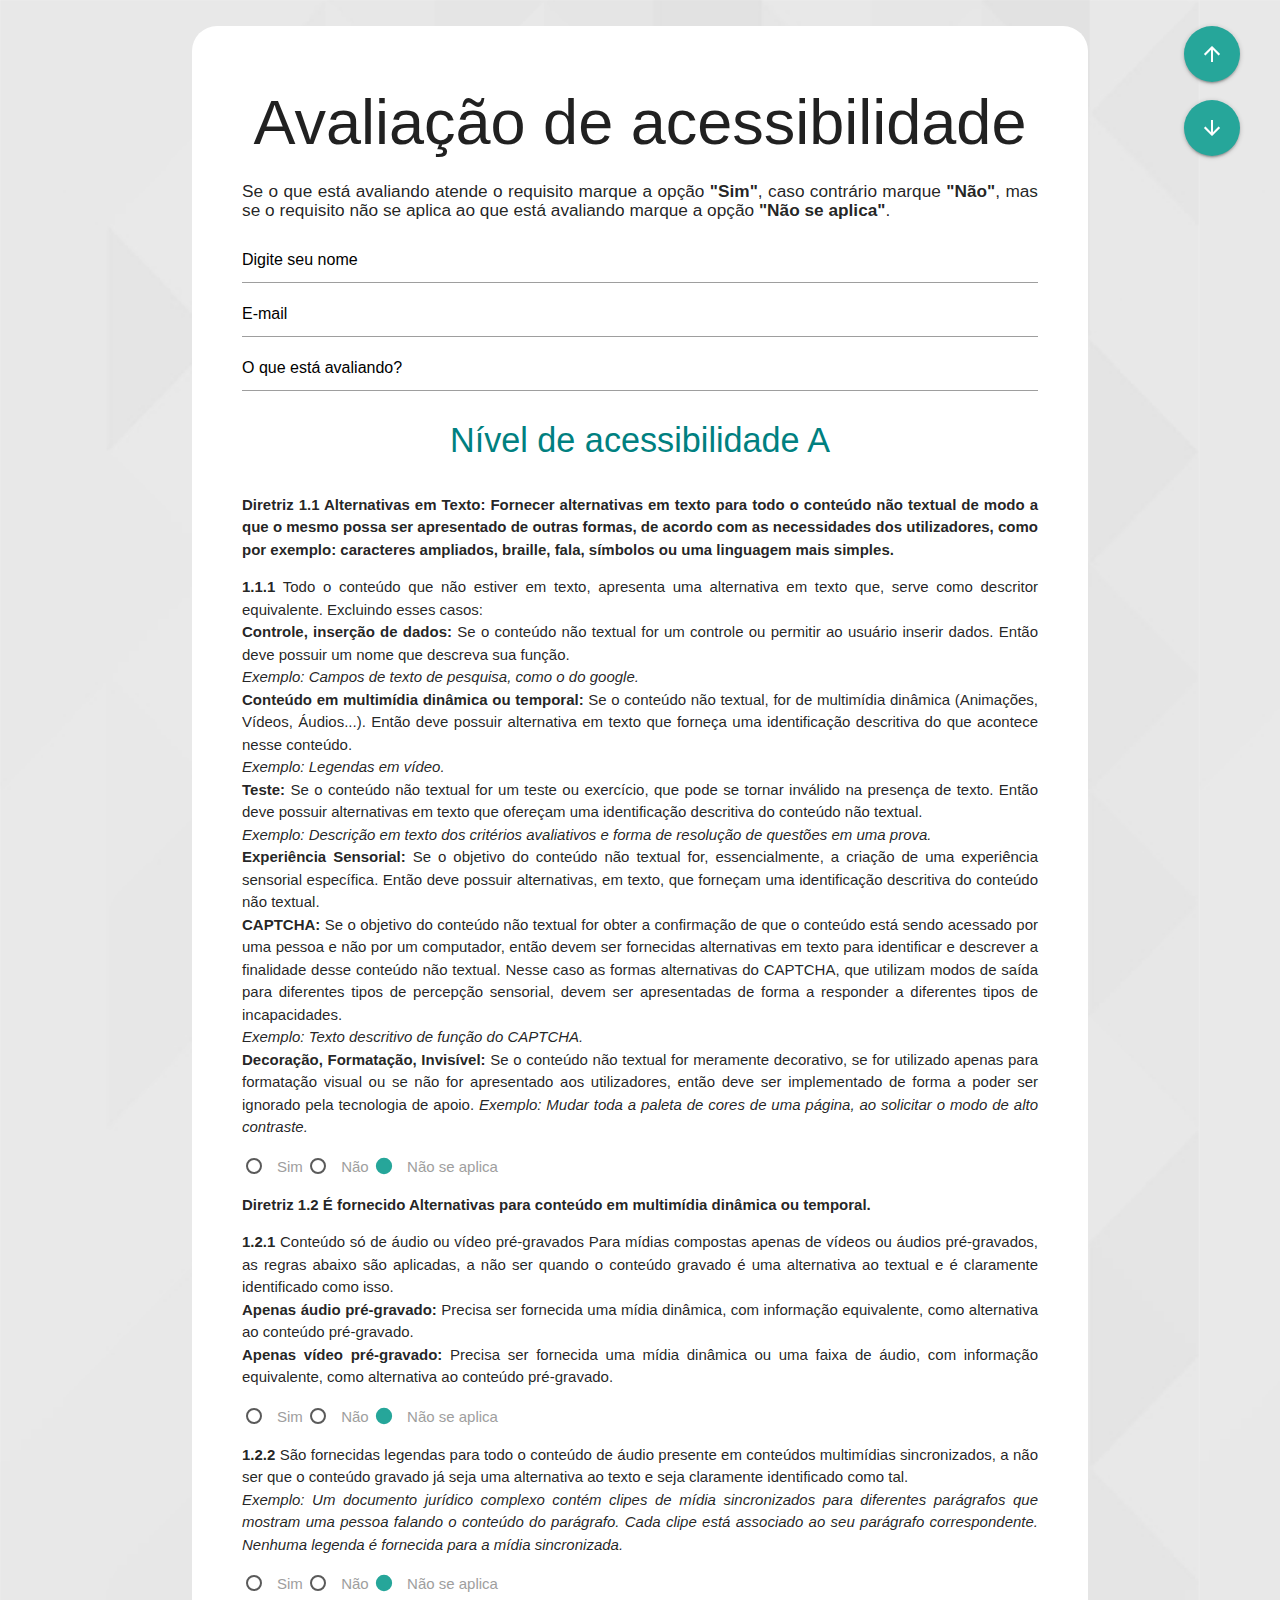
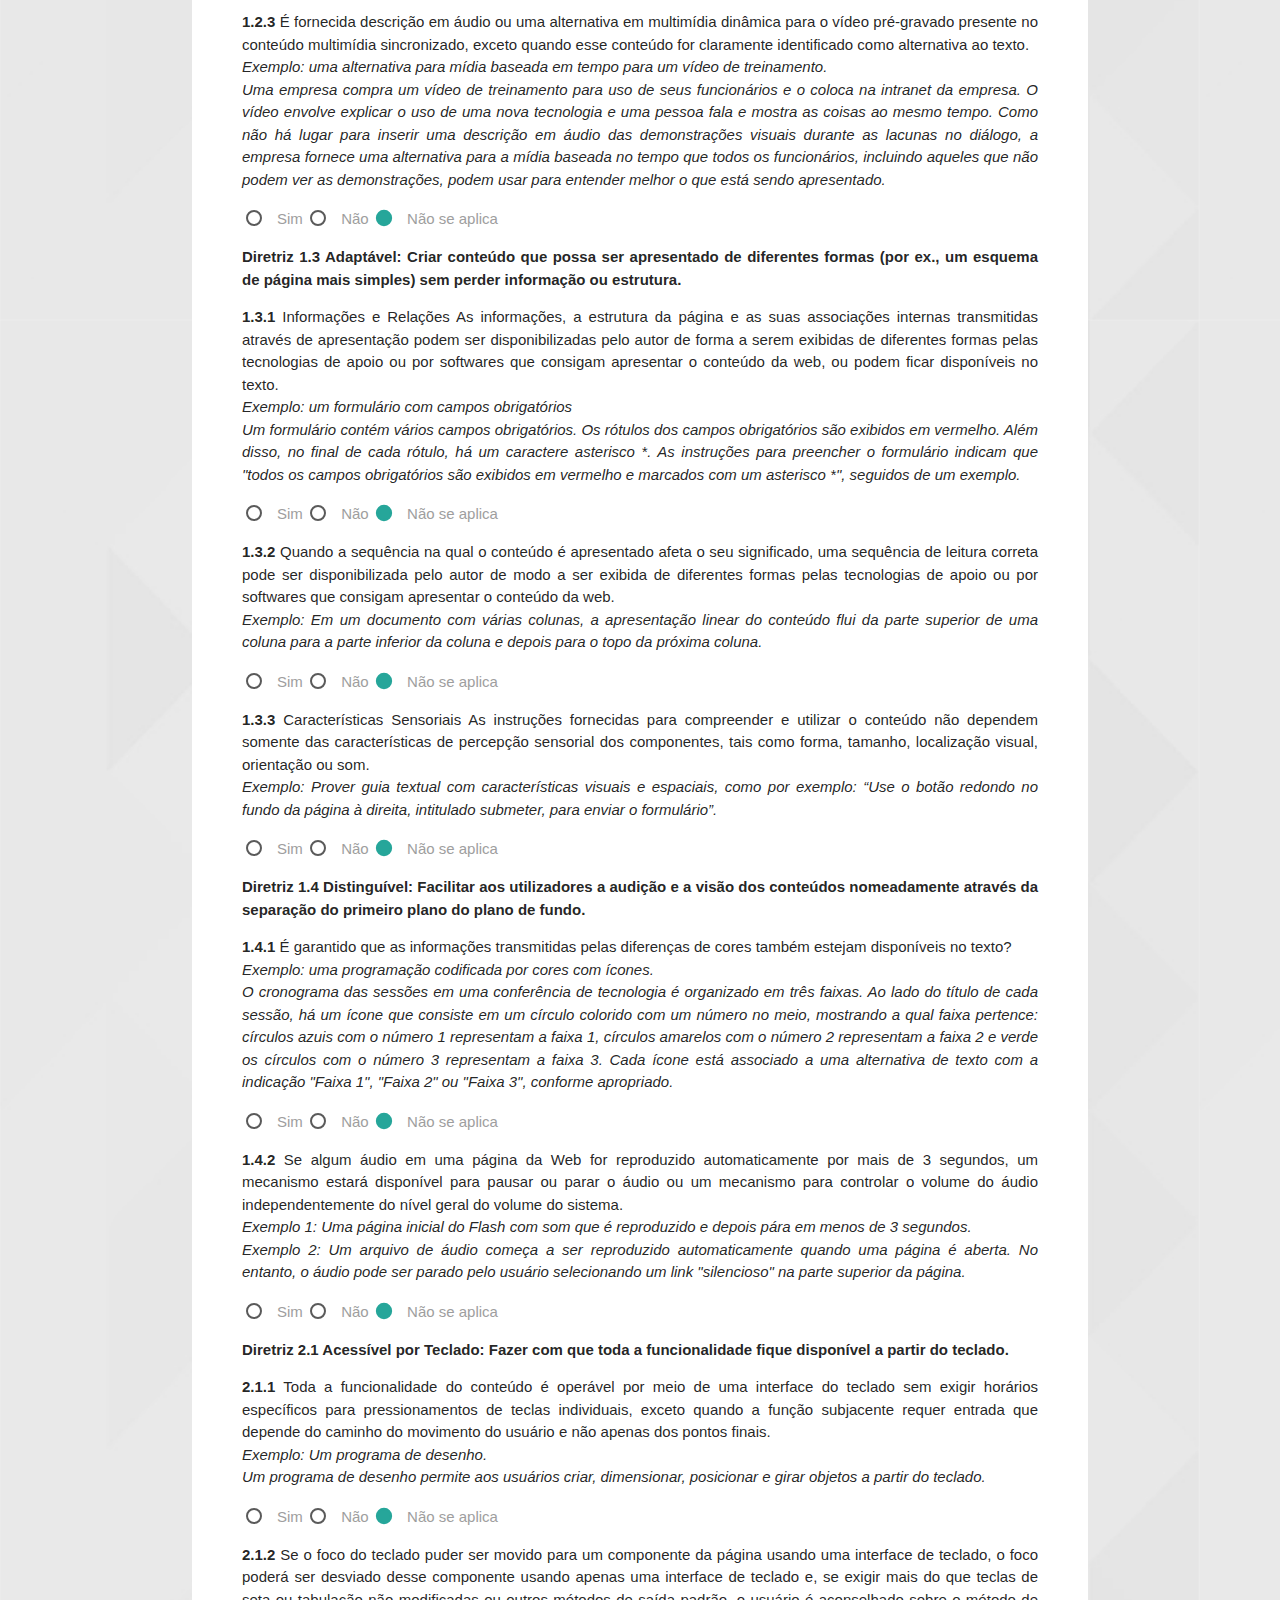
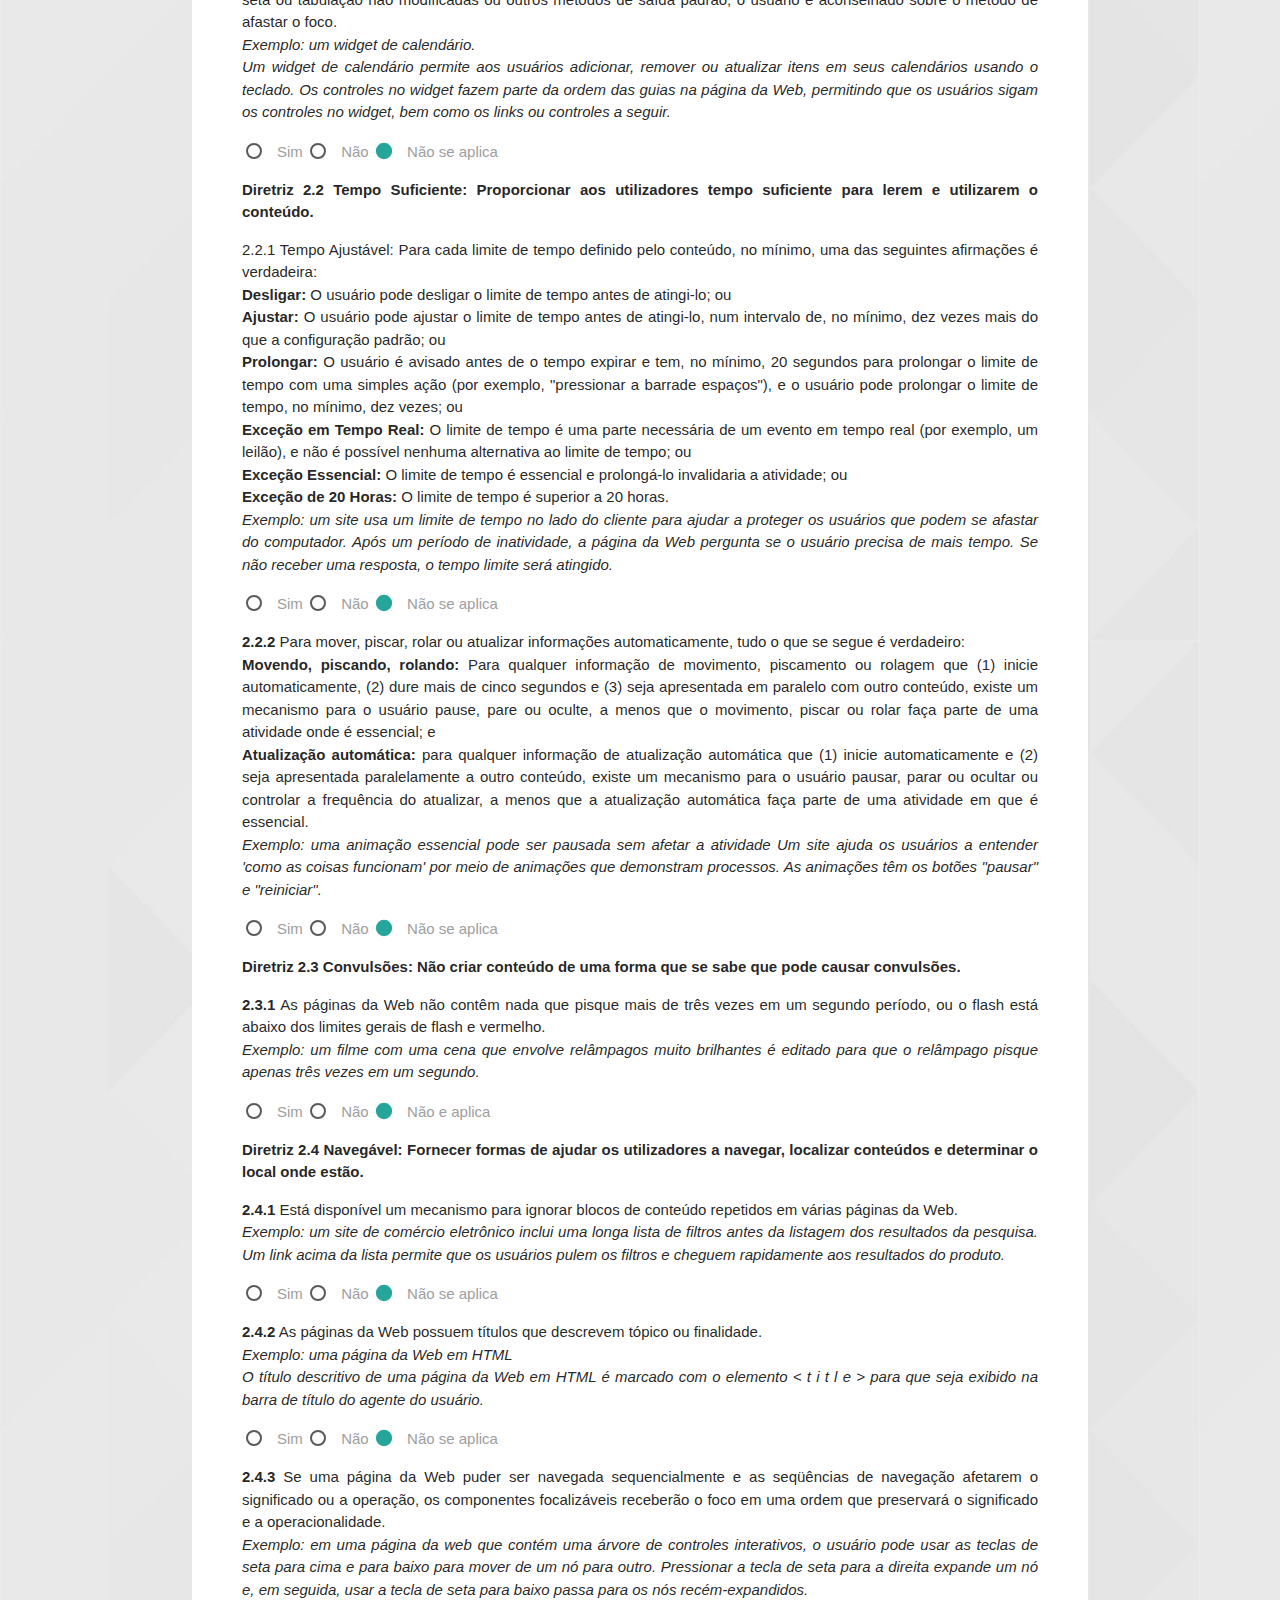
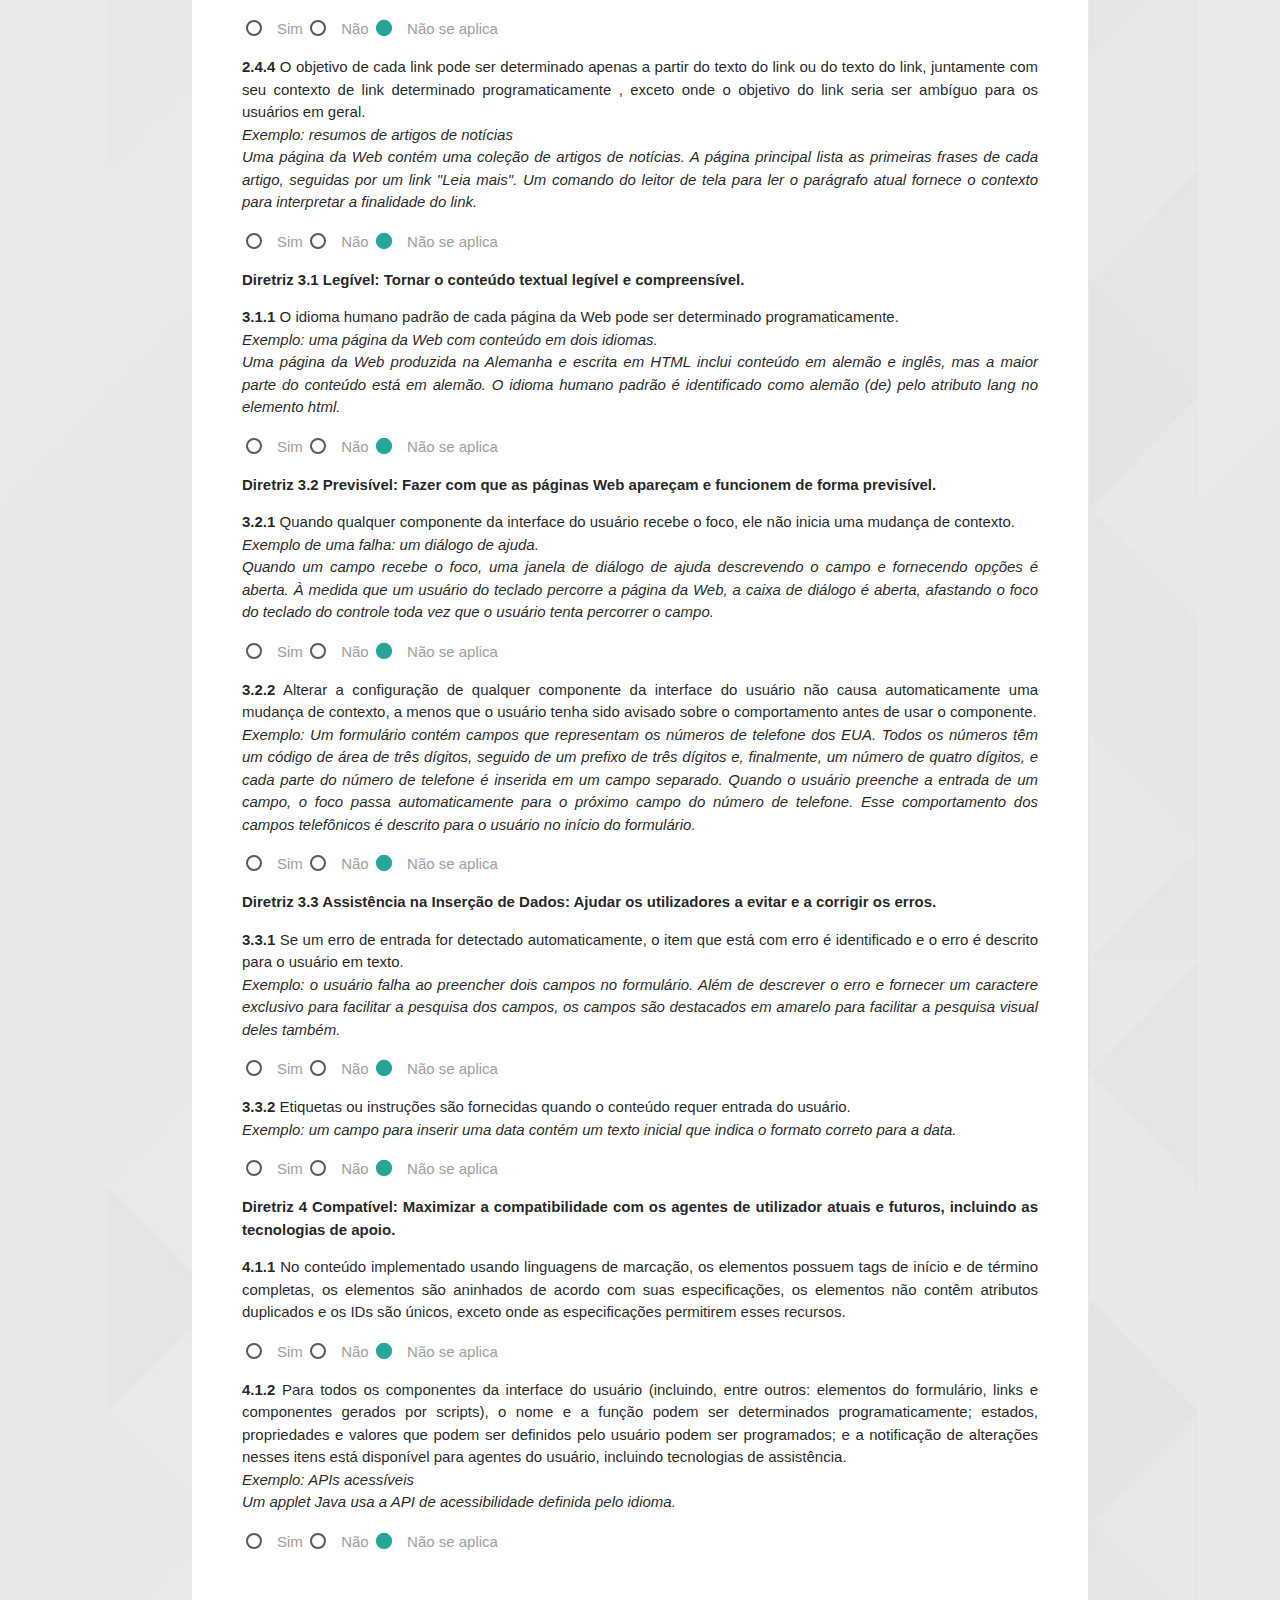
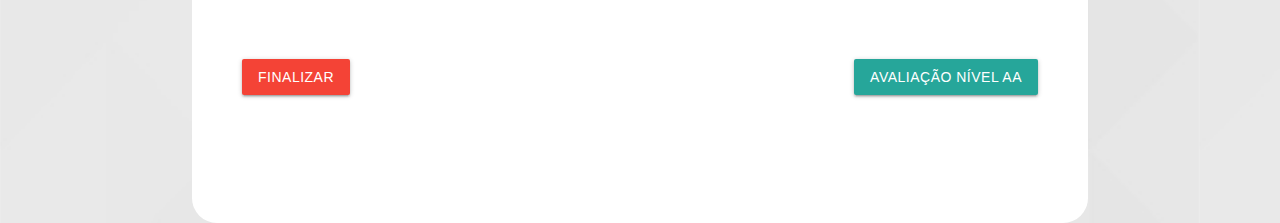
==== commit 2fbb7a59: "mod" ====
--- a/index.html
+++ b/index.html
@@ -4,31 +4,44 @@
 
  		<meta charset="utf-8">
  		<link rel="stylesheet" href="https://cdnjs.cloudflare.com/ajax/libs/materialize/1.0.0/css/materialize.min.css">
- 		<link rel="stylesheet" type="text/css" href="estilo.css">
- 		<title>Avaliação de acessibilidade</title>
-
- 		
- 	</head>
-
- 	<body background="img/7.png">
- 		
+		<link rel="stylesheet" type="text/css" href="CSS/estilo.css">
+		<link href="https://fonts.googleapis.com/icon?family=Material+Icons" rel="stylesheet">
+		<title>Avaliação de acessibilidade</title>
+
+	 </head>
+
+	 <body background="img/7.png">
+
+		<script src="js/jquery.js"></script>
+
+		<script>
+
+			$(function(){
+    			alert('homem de ferro melhor vingador');
+			});
+
+		</script>
+
+		<a id="top" class="btn-floating btn-large waves-effect waves-light"><i class="medium material-icons">arrow_downward</i></a>
+		<a id="xop" class="btn-floating btn-large waves-effect waves-light"><i class="medium material-icons">arrow_upward</i></a>
 
  		<div class="meio">
+			 
  			<font face="arial">
 
  			<div class="a"><h1>Avaliação de acessibilidade</h1>
- 				<font size="2"><p>Se o que está avaliando satifaz o requisito, Responda <b>sim</b>, caso contrário marque <b>não</b>.</p></font>
+ 				<text align="justify"><font size="2"><h6><p>Se o que está avaliando atende o requisito marque a opção <b>"Sim"</b>, caso contrário marque <b>"Não"</b>, mas se o requisito não se aplica ao que está avaliando marque a opção <b>"Não se aplica"</b>.</h6></font></text>
  			</div>
 
-      <input name="q" class="textbox" onfocus="if (this.value=='Digite seu nome') this.value = ''" onblur="if (this.value=='') this.value = 'Digite seu nome'" type="text" value="Digite seu nome">
-
-      <input name="j" class="textbox" onfocus="if (this.value=='O que está avaliando?') this.value = ''" onblur="if (this.value=='') this.value = 'O que está avaliando?'" type="text" value="O que está avaliando?">
+      <input name="q" class="textbox" onfocus="if (this.value=='Digite seu nome') this.value = ''" onblur="if (this.value=='') this.value = 'Digite seu nome' "type="text" value="Digite seu nome">
+      <input name="p" class="textbox" onfocus="if (this.value=='E-mail') this.value = ''" onblur="if (this.value=='') this.value = 'E-mail'" type="text" value="E-mail">
+      <input name="j" class="textbox" onfocus="if ( this.value=='O que está avaliando?') this.value = ''" onblur="if (this.value=='') this.value = 'O que está avaliando?'" type="text" value="O que está avaliando?">
       
  			<text align="center"><p><h4><font color="#008080">Nível de acessibilidade A</p></h4></text></font>
 
- 			<text align="left"><p><b>Diretriz 1.1 Alternativas em Texto: Fornecer alternativas em texto para todo o conteúdo não textual de modo a que o mesmo possa ser apresentado de outras formas, de acordo com as necessidades dos utilizadores, como por exemplo: caracteres ampliados, braille, fala, símbolos ou uma linguagem mais simples.</b></p></text>
-
- 			<text align="left"><p><b>1.1.1</b> Todo o conteúdo que não estiver em texto, apresenta uma alternativa em texto que, serve como descritor equivalente. Excluindo esses casos:</br>
+ 			<text align="justify"><p><b>Diretriz 1.1 Alternativas em Texto: Fornecer alternativas em texto para todo o conteúdo não textual de modo a que o mesmo possa ser apresentado de outras formas, de acordo com as necessidades dos utilizadores, como por exemplo: caracteres ampliados, braille, fala, símbolos ou uma linguagem mais simples.</b></p></text>
+
+ 			<text align="justify"><p><b>1.1.1</b> Todo o conteúdo que não estiver em texto, apresenta uma alternativa em texto que, serve como descritor equivalente. Excluindo esses casos:</br>
       <b>Controle, inserção de dados:</b> Se o conteúdo não textual for um controle ou permitir ao usuário inserir dados. Então deve possuir um nome que descreva sua função.</br>
       <i>Exemplo: Campos de texto de pesquisa, como o do google.</i></br>
       <b>Conteúdo em multimídia dinâmica ou temporal:</b> Se o conteúdo não textual, for de multimídia dinâmica (Animações, Vídeos, Áudios...). Então deve possuir alternativa em texto que forneça uma identificação descritiva do que acontece nesse conteúdo.</br>
@@ -54,8 +67,8 @@
    	  				<span>Não se aplica</span>
     			</label>
   			</p>
-  			<text align="left"><p><b>Diretriz 1.2 É fornecido Alternativas para conteúdo em multimídia dinâmica ou temporal.</b></p>
-  			<text align="left"><p><b>1.2.1</b> Conteúdo só de áudio ou vídeo pré-gravados Para mídias compostas apenas de vídeos ou áudios pré-gravados, as regras abaixo são aplicadas, a não ser quando o conteúdo gravado é uma alternativa ao textual e é claramente identificado como isso.</br>
+  			<text align="justify"><p><b>Diretriz 1.2 É fornecido Alternativas para conteúdo em multimídia dinâmica ou temporal.</b></p>
+  			<text align="justify"><p><b>1.2.1</b> Conteúdo só de áudio ou vídeo pré-gravados Para mídias compostas apenas de vídeos ou áudios pré-gravados, as regras abaixo são aplicadas, a não ser quando o conteúdo gravado é uma alternativa ao textual e é claramente identificado como isso.</br>
         <b>Apenas áudio pré-gravado:</b> Precisa ser fornecida uma mídia dinâmica, com informação equivalente, como alternativa ao conteúdo pré-gravado.</br>
         <b>Apenas vídeo pré-gravado:</b> Precisa ser fornecida uma mídia dinâmica ou uma faixa de áudio, com informação equivalente, como alternativa ao conteúdo pré-gravado.</p>
  			</text>
@@ -73,7 +86,7 @@
    	  				<span>Não se aplica</span>
     			</label>
     		</p>
-    		<text align="left"><p><b>1.2.2</b> São fornecidas legendas para todo o conteúdo de áudio presente em conteúdos multimídias sincronizados, a não ser que o conteúdo gravado já seja uma alternativa ao texto e seja claramente identificado como tal.</br>
+    		<text align="justify"><p><b>1.2.2</b> São fornecidas legendas para todo o conteúdo de áudio presente em conteúdos multimídias sincronizados, a não ser que o conteúdo gravado já seja uma alternativa ao texto e seja claramente identificado como tal.</br>
         <i>Exemplo: Um documento jurídico complexo contém clipes de mídia sincronizados para diferentes parágrafos que mostram uma pessoa falando o conteúdo do parágrafo. Cada clipe está associado ao seu parágrafo correspondente. Nenhuma legenda é fornecida para a mídia sincronizada.</i></p>
  			</text>
   			<p>
@@ -90,7 +103,7 @@
    	  				<span>Não se aplica</span>
     			</label>
     		</p>
-    		<text align="left"><p><b>1.2.3</b> É fornecida descrição em áudio ou uma alternativa em multimídia dinâmica para o vídeo pré-gravado presente no conteúdo multimídia sincronizado, exceto quando esse conteúdo for claramente identificado como alternativa ao texto.</br>
+    		<text align="justify"><p><b>1.2.3</b> É fornecida descrição em áudio ou uma alternativa em multimídia dinâmica para o vídeo pré-gravado presente no conteúdo multimídia sincronizado, exceto quando esse conteúdo for claramente identificado como alternativa ao texto.</br>
         <i>Exemplo: uma alternativa para mídia baseada em tempo para um vídeo de treinamento.</br>
         Uma empresa compra um vídeo de treinamento para uso de seus funcionários e o coloca na intranet da empresa. O vídeo envolve explicar o uso de uma nova tecnologia e uma pessoa fala e mostra as coisas ao mesmo tempo. Como não há lugar para inserir uma descrição em áudio das demonstrações visuais durante as lacunas no diálogo, a empresa fornece uma alternativa para a mídia baseada no tempo que todos os funcionários, incluindo aqueles que não podem ver as demonstrações, podem usar para entender melhor o que está sendo apresentado.</i>
 </p>
@@ -109,8 +122,8 @@
    	  				<span>Não se aplica</span>
     			</label>
     		</p>
-    		<text align="left"><p><b>Diretriz 1.3 Adaptável: Criar conteúdo que possa ser apresentado de diferentes formas (por ex., um esquema de página mais simples) sem perder informação ou estrutura.</b></p></text>
-    		<text align="left"><p><b>1.3.1</b> Informações e Relações As informações, a estrutura da página e as suas associações internas transmitidas através de apresentação podem ser disponibilizadas pelo autor de forma a serem exibidas de diferentes formas pelas tecnologias de apoio ou por softwares que consigam apresentar o conteúdo da web, ou podem ficar disponíveis no texto.</br>
+    		<text align="justify"><p><b>Diretriz 1.3 Adaptável: Criar conteúdo que possa ser apresentado de diferentes formas (por ex., um esquema de página mais simples) sem perder informação ou estrutura.</b></p></text>
+    		<text align="justify"><p><b>1.3.1</b> Informações e Relações As informações, a estrutura da página e as suas associações internas transmitidas através de apresentação podem ser disponibilizadas pelo autor de forma a serem exibidas de diferentes formas pelas tecnologias de apoio ou por softwares que consigam apresentar o conteúdo da web, ou podem ficar disponíveis no texto.</br>
         <i>Exemplo: um formulário com campos obrigatórios</br>
         Um formulário contém vários campos obrigatórios. Os rótulos dos campos obrigatórios são exibidos em vermelho. Além disso, no final de cada rótulo, há um caractere asterisco *. As instruções para preencher o formulário indicam que "todos os campos obrigatórios são exibidos em vermelho e marcados com um asterisco *", seguidos de um exemplo.</i></p>
  			</text>
@@ -128,7 +141,7 @@
    	  				<span>Não se aplica</span>
     			</label>
     		</p>
-    		<text align="left"><p><b>1.3.2</b> Quando a sequência na qual o conteúdo é apresentado afeta o seu significado, uma sequência de leitura correta pode ser disponibilizada pelo autor de modo a ser exibida de diferentes formas pelas tecnologias de apoio ou por softwares que consigam apresentar o conteúdo da web.</br>
+    		<text align="justify"><p><b>1.3.2</b> Quando a sequência na qual o conteúdo é apresentado afeta o seu significado, uma sequência de leitura correta pode ser disponibilizada pelo autor de modo a ser exibida de diferentes formas pelas tecnologias de apoio ou por softwares que consigam apresentar o conteúdo da web.</br>
         <i>Exemplo: Em um documento com várias colunas, a apresentação linear do conteúdo flui da parte superior de uma coluna para a parte inferior da coluna e depois para o topo da próxima coluna.</i></p>
  			</text>
   			<p>
@@ -145,7 +158,7 @@
    	  				<span>Não se aplica</span>
     			</label>
     		</p>
-    		<text align="left"><p><b>1.3.3</b> Características Sensoriais As instruções fornecidas para compreender e utilizar o conteúdo não dependem somente das características de percepção sensorial dos componentes, tais como forma, tamanho, localização visual, orientação ou som.</br>
+    		<text align="justify"><p><b>1.3.3</b> Características Sensoriais As instruções fornecidas para compreender e utilizar o conteúdo não dependem somente das características de percepção sensorial dos componentes, tais como forma, tamanho, localização visual, orientação ou som.</br>
         <i>Exemplo: Prover guia textual com características visuais e espaciais, como por exemplo: “Use o botão redondo no fundo da página à direita, intitulado submeter, para enviar o formulário”.</i></p>
  			</text>
   			<p>
@@ -162,8 +175,8 @@
    	  				<span>Não se aplica</span>
     			</label>
     		</p>
-    		<text align="left"><p><b>Diretriz 1.4 Distinguível: Facilitar aos utilizadores a audição e a visão dos conteúdos nomeadamente através da separação do primeiro plano do plano de fundo.</b></p>
-    		<text align="left"><p><b>1.4.1</b> É garantido que as informações transmitidas pelas diferenças de cores também estejam disponíveis no texto?</br>
+    		<text align="justify"><p><b>Diretriz 1.4 Distinguível: Facilitar aos utilizadores a audição e a visão dos conteúdos nomeadamente através da separação do primeiro plano do plano de fundo.</b></p>
+    		<text align="justify"><p><b>1.4.1</b> É garantido que as informações transmitidas pelas diferenças de cores também estejam disponíveis no texto?</br>
         <i>Exemplo: uma programação codificada por cores com ícones.</br>
         O cronograma das sessões em uma conferência de tecnologia é organizado em três faixas. Ao lado do título de cada sessão, há um ícone que consiste em um círculo colorido com um número no meio, mostrando a qual faixa pertence: círculos azuis com o número 1 representam a faixa 1, círculos amarelos com o número 2 representam a faixa 2 e verde os círculos com o número 3 representam a faixa 3. Cada ícone está associado a uma alternativa de texto com a indicação "Faixa 1", "Faixa 2" ou "Faixa 3", conforme apropriado.</i></p>
  			</text>
@@ -181,7 +194,7 @@
    	  				<span>Não se aplica</span>
     			</label>
     		</p>
-    		<text align="left"><p><b>1.4.2</b> Se algum áudio em uma página da Web for reproduzido automaticamente por mais de 3 segundos, um mecanismo estará disponível para pausar ou parar o áudio ou um mecanismo para controlar o volume do áudio independentemente do nível geral do volume do sistema.</br>
+    		<text align="justify"><p><b>1.4.2</b> Se algum áudio em uma página da Web for reproduzido automaticamente por mais de 3 segundos, um mecanismo estará disponível para pausar ou parar o áudio ou um mecanismo para controlar o volume do áudio independentemente do nível geral do volume do sistema.</br>
         <i>Exemplo 1: Uma página inicial do Flash com som que é reproduzido e depois pára em menos de 3 segundos.</br>
         Exemplo 2: Um arquivo de áudio começa a ser reproduzido automaticamente quando uma página é aberta. No entanto, o áudio pode ser parado pelo usuário selecionando um link "silencioso" na parte superior da página.</i>
 </p>
@@ -200,8 +213,8 @@
    	  				<span>Não se aplica</span>
     			</label>
     		</p>
-    		<text align="left"><p><b>Diretriz 2.1 Acessível por Teclado: Fazer com que toda a funcionalidade fique disponível a partir do teclado.</b></p></text>
-    		<text align="left"><p><b>2.1.1</b> Toda a funcionalidade do conteúdo é operável por meio de uma interface do teclado sem exigir horários específicos para pressionamentos de teclas individuais, exceto quando a função subjacente requer entrada que depende do caminho do movimento do usuário e não apenas dos pontos finais.</br>
+    		<text align="justify"><p><b>Diretriz 2.1 Acessível por Teclado: Fazer com que toda a funcionalidade fique disponível a partir do teclado.</b></p></text>
+    		<text align="justify"><p><b>2.1.1</b> Toda a funcionalidade do conteúdo é operável por meio de uma interface do teclado sem exigir horários específicos para pressionamentos de teclas individuais, exceto quando a função subjacente requer entrada que depende do caminho do movimento do usuário e não apenas dos pontos finais.</br>
         <i>Exemplo: Um programa de desenho.</br>
         Um programa de desenho permite aos usuários criar, dimensionar, posicionar e girar objetos a partir do teclado.</i></p>
  			</text>
@@ -219,7 +232,7 @@
    	  				<span>Não se aplica</span>
     			</label>
     		</p>
-    		<text align="left"><p><b>2.1.2</b> Se o foco do teclado puder ser movido para um componente da página usando uma interface de teclado, o foco poderá ser desviado desse componente usando apenas uma interface de teclado e, se exigir mais do que teclas de seta ou tabulação não modificadas ou outros métodos de saída padrão, o usuário é aconselhado sobre o método de afastar o foco.</br>
+    		<text align="justify"><p><b>2.1.2</b> Se o foco do teclado puder ser movido para um componente da página usando uma interface de teclado, o foco poderá ser desviado desse componente usando apenas uma interface de teclado e, se exigir mais do que teclas de seta ou tabulação não modificadas ou outros métodos de saída padrão, o usuário é aconselhado sobre o método de afastar o foco.</br>
         <i>Exemplo: um widget de calendário.</br>
         Um widget de calendário permite aos usuários adicionar, remover ou atualizar itens em seus calendários usando o teclado. Os controles no widget fazem parte da ordem das guias na página da Web, permitindo que os usuários sigam os controles no widget, bem como os links ou controles a seguir.</i></p>
  			</text>
@@ -237,8 +250,8 @@
    	  				<span>Não se aplica</span>
     			</label>
     		</p>
-    		<text align="left"><p><b>Diretriz 2.2 Tempo Suficiente: Proporcionar aos utilizadores tempo suficiente para lerem e utilizarem o conteúdo.</b></p></text>
-    		<text align="left"><p>2.2.1 Tempo Ajustável: Para cada limite de tempo definido pelo conteúdo, no mínimo, uma das seguintes afirmações é verdadeira:</br>
+    		<text align="justify"><p><b>Diretriz 2.2 Tempo Suficiente: Proporcionar aos utilizadores tempo suficiente para lerem e utilizarem o conteúdo.</b></p></text>
+    		<text align="justify"><p>2.2.1 Tempo Ajustável: Para cada limite de tempo definido pelo conteúdo, no mínimo, uma das seguintes afirmações é verdadeira:</br>
     		<b>Desligar:</b> O usuário pode desligar o limite de tempo antes de atingi-lo; ou<br/>
 			<b>Ajustar:</b> O usuário pode ajustar o limite de tempo antes de atingi-lo, num intervalo de, no mínimo, dez vezes mais do que a configuração padrão; ou<br/>
 			<b>Prolongar:</b> O usuário é avisado antes de o tempo expirar e tem, no mínimo, 20 segundos para prolongar o limite de tempo com uma simples ação (por exemplo, "pressionar a barrade espaços"), e o usuário pode prolongar o limite de tempo, no mínimo, dez vezes; ou<br/>
@@ -263,7 +276,7 @@
    	  				<span>Não se aplica</span>
     			</label>
     		</p>
-    		<text align="left"><p><b>2.2.2</b> Para mover, piscar, rolar ou atualizar informações automaticamente, tudo o que se segue é verdadeiro:</br> 
+    		<text align="justify"><p><b>2.2.2</b> Para mover, piscar, rolar ou atualizar informações automaticamente, tudo o que se segue é verdadeiro:</br> 
         <b>Movendo, piscando, rolando:</b> Para qualquer informação de movimento, piscamento ou rolagem que (1) inicie automaticamente, (2) dure mais de cinco segundos e (3) seja apresentada em paralelo com outro conteúdo, existe um mecanismo para o usuário pause, pare ou oculte, a menos que o movimento, piscar ou rolar faça parte de uma atividade onde é essencial; e</br>
         <b>Atualização automática:</b> para qualquer informação de atualização automática que (1) inicie automaticamente e (2) seja apresentada paralelamente a outro conteúdo, existe um mecanismo para o usuário pausar, parar ou ocultar ou controlar a frequência do atualizar, a menos que a atualização automática faça parte de uma atividade em que é essencial.</br>
        <i>Exemplo: uma animação essencial pode ser pausada sem afetar a atividade
@@ -283,8 +296,8 @@
    	  				<span>Não se aplica</span>
     			</label>
     		</p>
-    		<text align="left"><p><b>Diretriz 2.3 Convulsões: Não criar conteúdo de uma forma que se sabe que pode causar convulsões.</b></p></text>
-    		<text align="left"><p><b>2.3.1</b> As páginas da Web não contêm nada que pisque mais de três vezes em um segundo período, ou o flash está abaixo dos limites gerais de flash e vermelho.</br>
+    		<text align="justify"><p><b>Diretriz 2.3 Convulsões: Não criar conteúdo de uma forma que se sabe que pode causar convulsões.</b></p></text>
+    		<text align="justify"><p><b>2.3.1</b> As páginas da Web não contêm nada que pisque mais de três vezes em um segundo período, ou o flash está abaixo dos limites gerais de flash e vermelho.</br>
         <i>Exemplo: um filme com uma cena que envolve relâmpagos muito brilhantes é editado para que o relâmpago pisque apenas três vezes em um segundo.</i></p>
  			  </text>
   			<p>
@@ -301,8 +314,8 @@
    	  				<span>Não e aplica</span>
     			</label>
     		</p>
-    		<text align="left"><p><b>Diretriz 2.4 Navegável: Fornecer formas de ajudar os utilizadores a navegar, localizar conteúdos e determinar o local onde estão.</b></p></text>
-    		<text align="left"><p><b>2.4.1</b>  Está disponível um mecanismo para ignorar blocos de conteúdo repetidos em várias páginas da Web.</br>
+    		<text align="justify"><p><b>Diretriz 2.4 Navegável: Fornecer formas de ajudar os utilizadores a navegar, localizar conteúdos e determinar o local onde estão.</b></p></text>
+    		<text align="justify"><p><b>2.4.1</b>  Está disponível um mecanismo para ignorar blocos de conteúdo repetidos em várias páginas da Web.</br>
         <i>Exemplo: um site de comércio eletrônico inclui uma longa lista de filtros antes da listagem dos resultados da pesquisa. Um link acima da lista permite que os usuários pulem os filtros e cheguem rapidamente aos resultados do produto.</i></p>
  			</text>
   			<p>
@@ -319,7 +332,7 @@
    	  				<span>Não se aplica</span>
     			</label>
     		</p>
-    		<text align="left"><p><b>2.4.2</b> As páginas da Web possuem títulos que descrevem tópico ou finalidade.</br>
+    		<text align="justify"><p><b>2.4.2</b> As páginas da Web possuem títulos que descrevem tópico ou finalidade.</br>
         <i>Exemplo: uma página da Web em HTML</br>
         O título descritivo de uma página da Web em HTML é marcado com o elemento < t i t l e > para que seja exibido na barra de título do agente do usuário.</i></p>
  			</text>
@@ -337,7 +350,7 @@
    	  				<span>Não se aplica</span>
     			</label>
     		</p>
-    		<text align="left"><p><b>2.4.3</b> Se uma página da Web puder ser navegada sequencialmente e as seqüências de navegação afetarem o significado ou a operação, os componentes focalizáveis ​​receberão o foco em uma ordem que preservará o significado e a operacionalidade.</br>
+    		<text align="justify"><p><b>2.4.3</b> Se uma página da Web puder ser navegada sequencialmente e as seqüências de navegação afetarem o significado ou a operação, os componentes focalizáveis ​​receberão o foco em uma ordem que preservará o significado e a operacionalidade.</br>
         <i>Exemplo: em uma página da web que contém uma árvore de controles interativos, o usuário pode usar as teclas de seta para cima e para baixo para mover de um nó para outro. Pressionar a tecla de seta para a direita expande um nó e, em seguida, usar a tecla de seta para baixo passa para os nós recém-expandidos.</i></p>
  			</text>
   			<p>
@@ -354,7 +367,7 @@
    	  				<span>Não se aplica</span>
     			</label>
     		</p>
-    		<text align="left"><p><b>2.4.4</b>  O objetivo de cada link pode ser determinado apenas a partir do texto do link ou do texto do link, juntamente com seu contexto de link determinado programaticamente , exceto onde o objetivo do link seria ser ambíguo para os usuários em geral.</br>
+    		<text align="justify"><p><b>2.4.4</b>  O objetivo de cada link pode ser determinado apenas a partir do texto do link ou do texto do link, juntamente com seu contexto de link determinado programaticamente , exceto onde o objetivo do link seria ser ambíguo para os usuários em geral.</br>
         <i>Exemplo: resumos de artigos de notícias</br>
         Uma página da Web contém uma coleção de artigos de notícias. A página principal lista as primeiras frases de cada artigo, seguidas por um link "Leia mais". Um comando do leitor de tela para ler o parágrafo atual fornece o contexto para interpretar a finalidade do link.</i></p>
  			</text>
@@ -372,8 +385,8 @@
    	  				<span>Não se aplica</span>
     			</label>
     		</p>
-    		<text align="left"><p><b>Diretriz 3.1 Legível: Tornar o conteúdo textual legível e compreensível.</b></p></text>
-    		<text align="left"><p><b>3.1.1</b> O idioma humano padrão de cada página da Web pode ser determinado programaticamente.</br>
+    		<text align="justify"><p><b>Diretriz 3.1 Legível: Tornar o conteúdo textual legível e compreensível.</b></p></text>
+    		<text align="justify"><p><b>3.1.1</b> O idioma humano padrão de cada página da Web pode ser determinado programaticamente.</br>
         <i>Exemplo: uma página da Web com conteúdo em dois idiomas.</br>
         Uma página da Web produzida na Alemanha e escrita em HTML inclui conteúdo em alemão e inglês, mas a maior parte do conteúdo está em alemão. O idioma humano padrão é identificado como alemão (de) pelo atributo lang no elemento html.</i></p>
  			</text>
@@ -391,8 +404,8 @@
    	  				<span>Não se aplica</span>
     			</label>
     		</p>
-    		<text align="left"><p><b>Diretriz 3.2 Previsível: Fazer com que as páginas Web apareçam e funcionem de forma previsível.</b></p></text>
-    		<text align="left"><p><b>3.2.1</b> Quando qualquer componente da interface do usuário recebe o foco, ele não inicia uma mudança de contexto.</br>
+    		<text align="justify"><p><b>Diretriz 3.2 Previsível: Fazer com que as páginas Web apareçam e funcionem de forma previsível.</b></p></text>
+    		<text align="justify"><p><b>3.2.1</b> Quando qualquer componente da interface do usuário recebe o foco, ele não inicia uma mudança de contexto.</br>
         <i>Exemplo de uma falha: um diálogo de ajuda.</br>
         Quando um campo recebe o foco, uma janela de diálogo de ajuda descrevendo o campo e fornecendo opções é aberta. À medida que um usuário do teclado percorre a página da Web, a caixa de diálogo é aberta, afastando o foco do teclado do controle toda vez que o usuário tenta percorrer o campo.</i></p>
  			</text>
@@ -410,7 +423,7 @@
    	  				<span>Não se aplica</span>
     			</label>
     		</p>
-    		<text align="left"><p><b>3.2.2</b> Alterar a configuração de qualquer componente da interface do usuário não causa automaticamente uma mudança de contexto, a menos que o usuário tenha sido avisado sobre o comportamento antes de usar o componente.</br>
+    		<text align="justify"><p><b>3.2.2</b> Alterar a configuração de qualquer componente da interface do usuário não causa automaticamente uma mudança de contexto, a menos que o usuário tenha sido avisado sobre o comportamento antes de usar o componente.</br>
         <i>Exemplo: Um formulário contém campos que representam os números de telefone dos EUA. Todos os números têm um código de área de três dígitos, seguido de um prefixo de três dígitos e, finalmente, um número de quatro dígitos, e cada parte do número de telefone é inserida em um campo separado. Quando o usuário preenche a entrada de um campo, o foco passa automaticamente para o próximo campo do número de telefone. Esse comportamento dos campos telefônicos é descrito para o usuário no início do formulário.</i></p>
  			</text>
   			<p>
@@ -427,8 +440,8 @@
    	  				<span>Não se aplica</span>
     			</label>
     		</p>
-    		<text align="left"><p><b>Diretriz 3.3 Assistência na Inserção de Dados: Ajudar os utilizadores a evitar e a corrigir os erros.</b></p></text>
-    		<text align="left"><p><b>3.3.1</b> Se um erro de entrada for detectado automaticamente, o item que está com erro é identificado e o erro é descrito para o usuário em texto.</br>
+    		<text align="justify"><p><b>Diretriz 3.3 Assistência na Inserção de Dados: Ajudar os utilizadores a evitar e a corrigir os erros.</b></p></text>
+    		<text align="justify"><p><b>3.3.1</b> Se um erro de entrada for detectado automaticamente, o item que está com erro é identificado e o erro é descrito para o usuário em texto.</br>
         <i>Exemplo: o usuário falha ao preencher dois campos no formulário. Além de descrever o erro e fornecer um caractere exclusivo para facilitar a pesquisa dos campos, os campos são destacados em amarelo para facilitar a pesquisa visual deles também.</i></p>
  			</text>
   			<p>
@@ -445,7 +458,7 @@
    	  				<span>Não se aplica</span>
     			</label>
     		</p>
-    		<text align="left"><p><b>3.3.2</b>  Etiquetas ou instruções são fornecidas quando o conteúdo requer entrada do usuário.</br>
+    		<text align="justify"><p><b>3.3.2</b>  Etiquetas ou instruções são fornecidas quando o conteúdo requer entrada do usuário.</br>
         <i>Exemplo: um campo para inserir uma data contém um texto inicial que indica o formato correto para a data.</i></p>
  			</text>
   			<p>
@@ -462,8 +475,8 @@
    	  				<span>Não se aplica</span>
     			</label>
     		</p>
-    		<text align="left"><p><b>Diretriz 4 Compatível: Maximizar a compatibilidade com os agentes de utilizador atuais e futuros, incluindo as tecnologias de apoio.</b></p></text>
-    		<text align="left"><p><b>4.1.1</b> No conteúdo implementado usando linguagens de marcação, os elementos possuem tags de início e de término completas, os elementos são aninhados de acordo com suas especificações, os elementos não contêm atributos duplicados e os IDs são únicos, exceto onde as especificações permitirem esses recursos.</p>
+    		<text align="justify"><p><b>Diretriz 4 Compatível: Maximizar a compatibilidade com os agentes de utilizador atuais e futuros, incluindo as tecnologias de apoio.</b></p></text>
+    		<text align="justify"><p><b>4.1.1</b> No conteúdo implementado usando linguagens de marcação, os elementos possuem tags de início e de término completas, os elementos são aninhados de acordo com suas especificações, os elementos não contêm atributos duplicados e os IDs são únicos, exceto onde as especificações permitirem esses recursos.</p>
  			</text>
   			<p>
    				<label>
@@ -479,7 +492,7 @@
    	  				<span>Não se aplica</span>
     			</label>
     		</p>
-    		<text align="left"><p><b>4.1.2</b> Para todos os componentes da interface do usuário (incluindo, entre outros: elementos do formulário, links e componentes gerados por scripts), o nome e a função podem ser determinados programaticamente; estados, propriedades e valores que podem ser definidos pelo usuário podem ser programados; e a notificação de alterações nesses itens está disponível para agentes do usuário, incluindo tecnologias de assistência.</br>
+    		<text align="justify"><p><b>4.1.2</b> Para todos os componentes da interface do usuário (incluindo, entre outros: elementos do formulário, links e componentes gerados por scripts), o nome e a função podem ser determinados programaticamente; estados, propriedades e valores que podem ser definidos pelo usuário podem ser programados; e a notificação de alterações nesses itens está disponível para agentes do usuário, incluindo tecnologias de assistência.</br>
         <i>Exemplo: APIs acessíveis</br>
         Um applet Java usa a API de acessibilidade definida pelo idioma.</i></p>
  			</text>
@@ -498,9 +511,9 @@
     			</label>
     		</p>
 
-    		<a href="nivelAA.html" class="espaco waves-effect waves-teal btn-flat right" target="_self" type="button"> avaliação nível AA </a>
+    		<a href="nivelAA.html" class="btn waves-effect waves-light espaco right" target="_self" type="button"> avaliação nível AA </a>
     		
-    		<button class="btn waves-effect waves-light espaco" type="submit" name="action">Finalizar</button>
+    		<button class="btn waves-effect red espaco" type="submit" name="action">Finalizar</button>
 
  			</font>
  		</div>
--- a/CSS/estilo.css
+++ b/CSS/estilo.css
@@ -0,0 +1,36 @@
+body {
+	
+}
+
+.espaco {
+	margin-top: 90px;
+
+}
+
+.meio {
+	background-color: white;
+	margin-top: 2%;
+	margin-right: 15%;
+	margin-left: 15%;
+	border-radius: 25px;
+	padding-bottom: 10%;
+	padding-left: 50px;
+	padding-right: 50px;
+}
+
+.a{
+	text-align: center;
+	padding-top: 20px;
+}
+
+#top {
+	position: fixed;
+    right: 40px;
+    top: 100px;
+}
+
+#xop {
+    position: fixed;
+    right: 40px;
+    
+}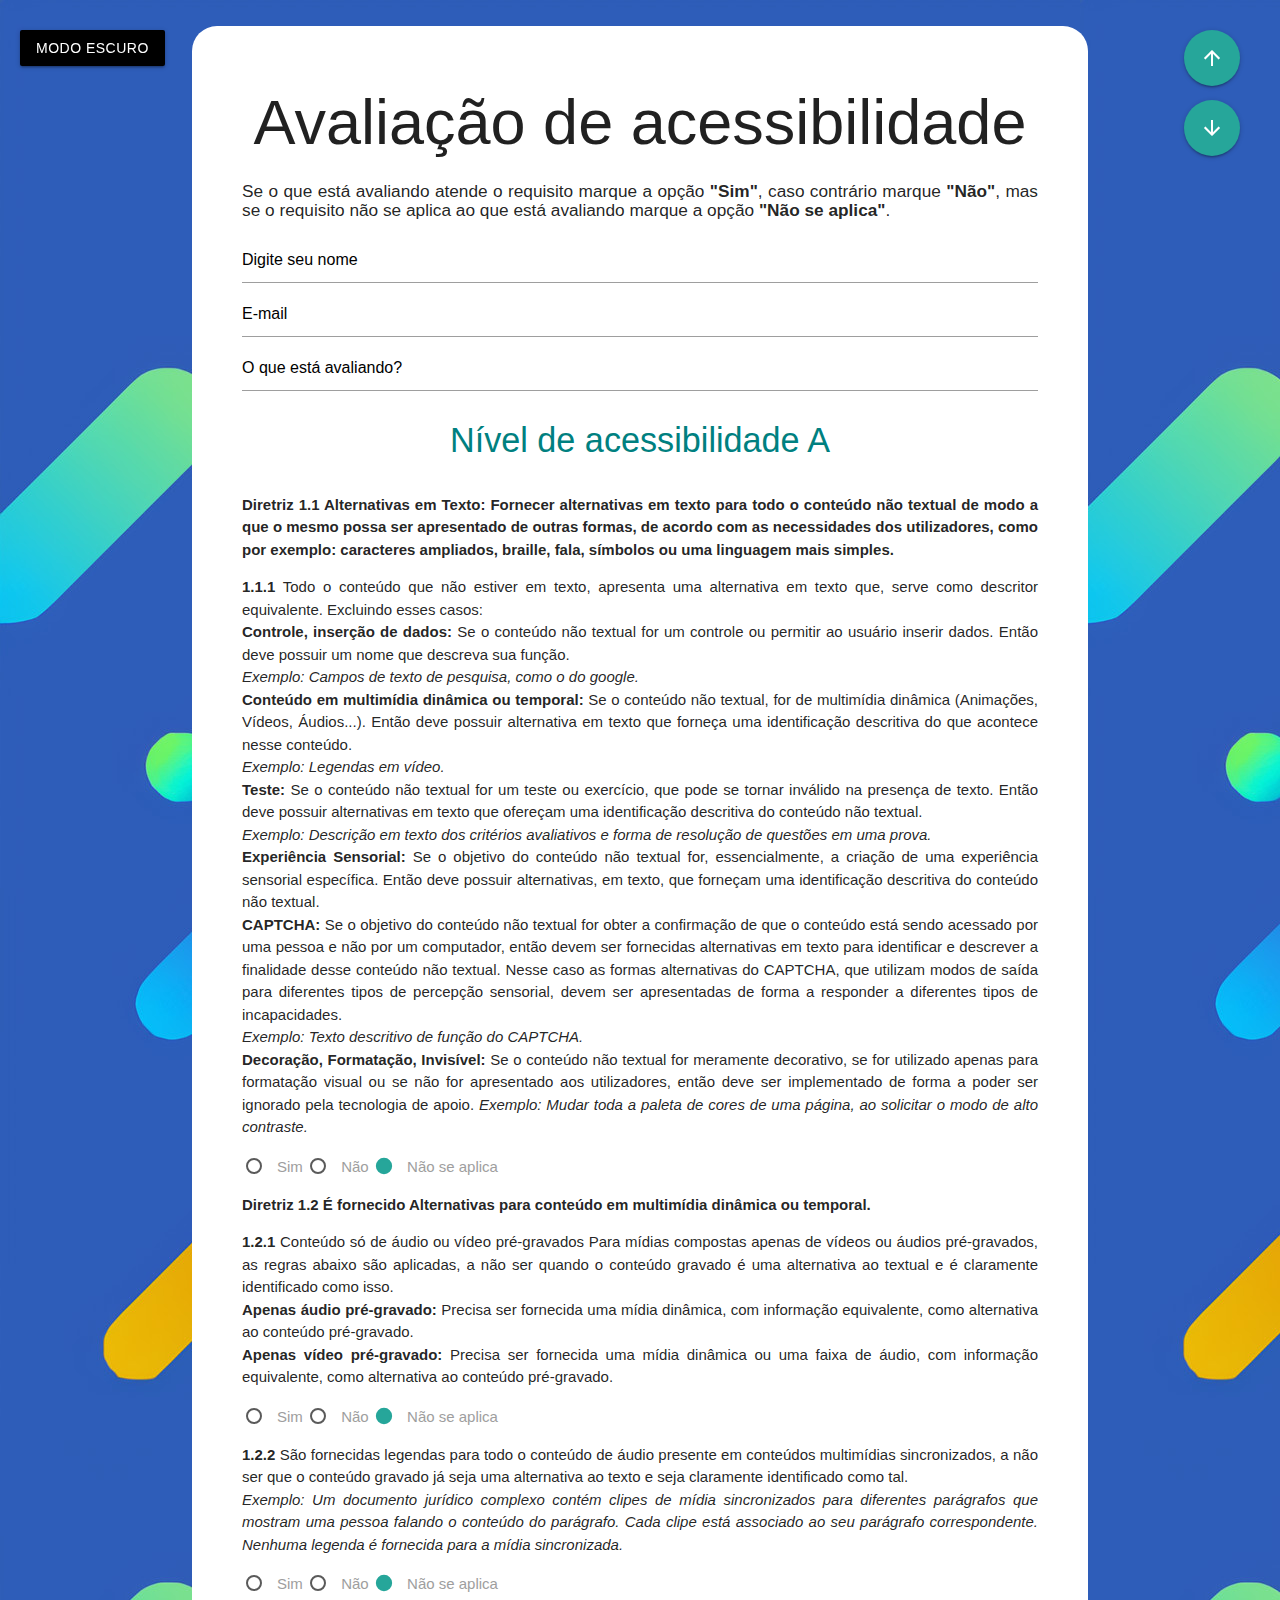
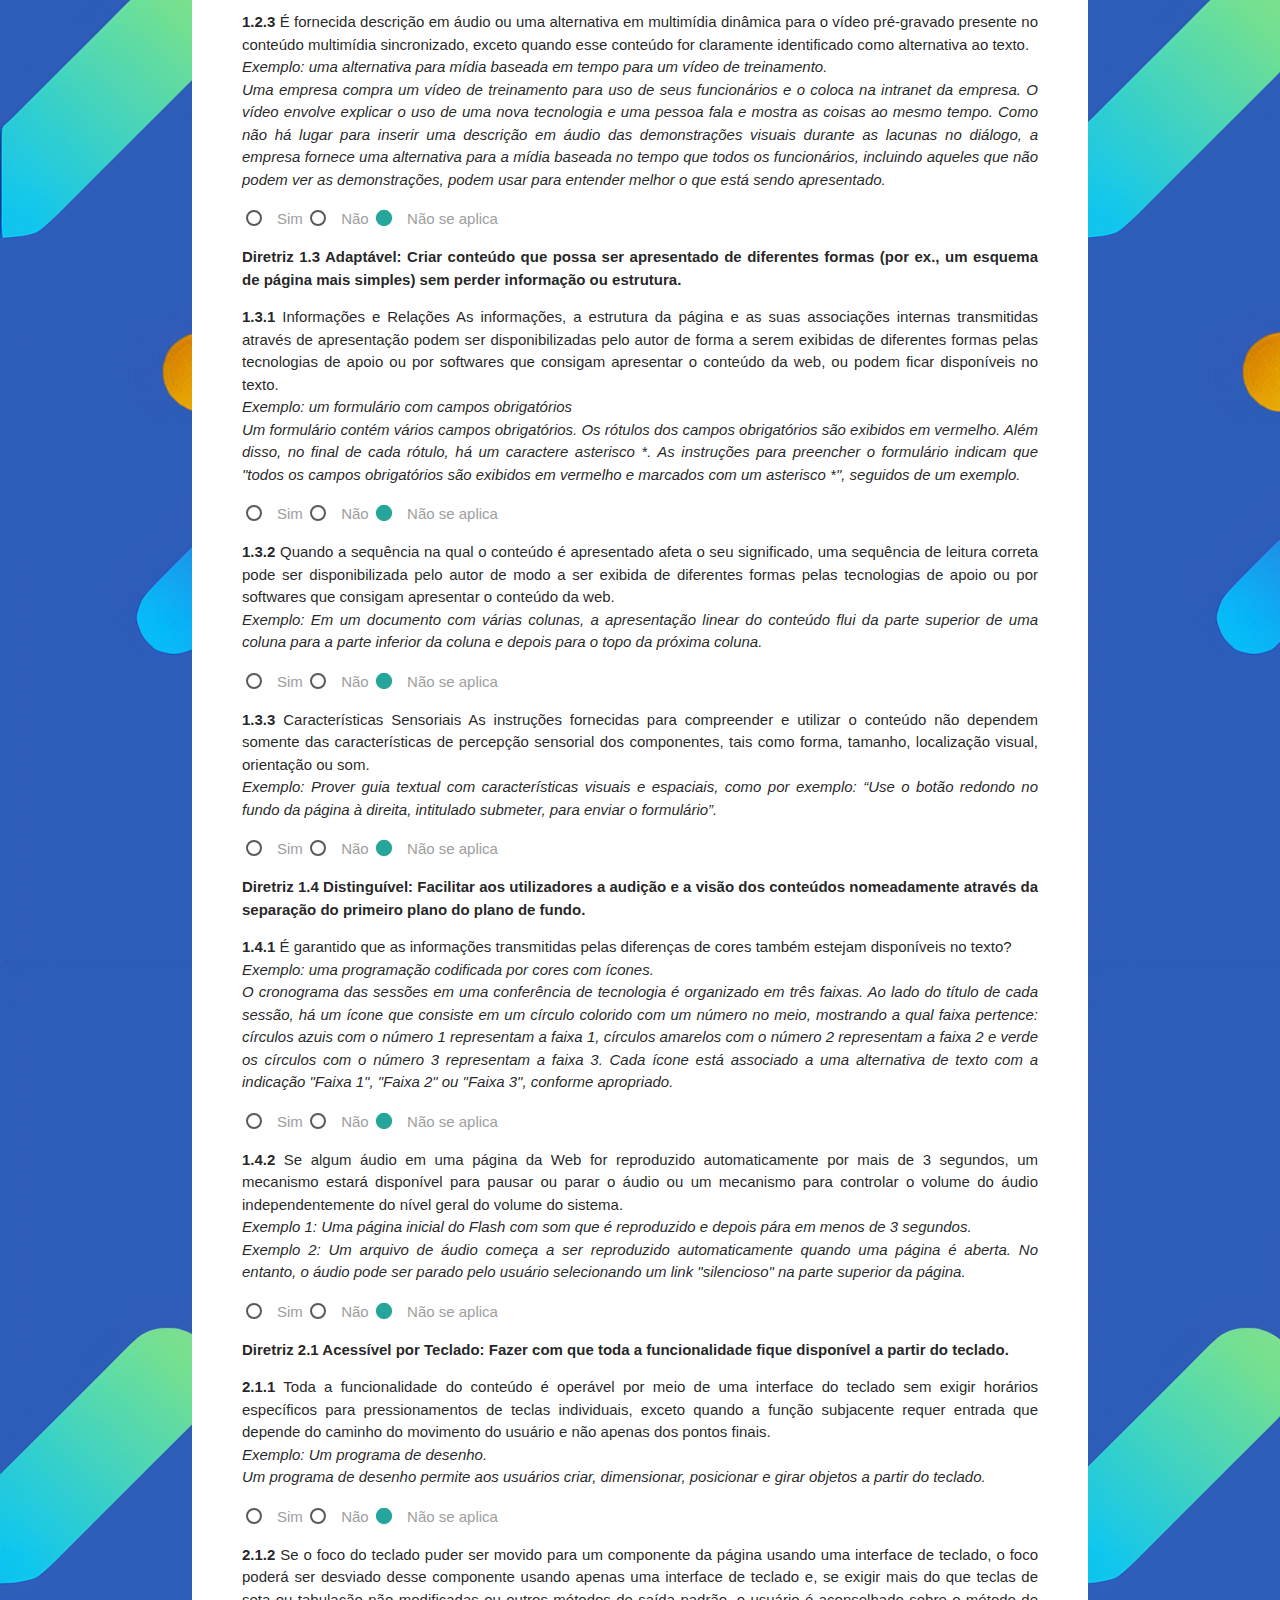
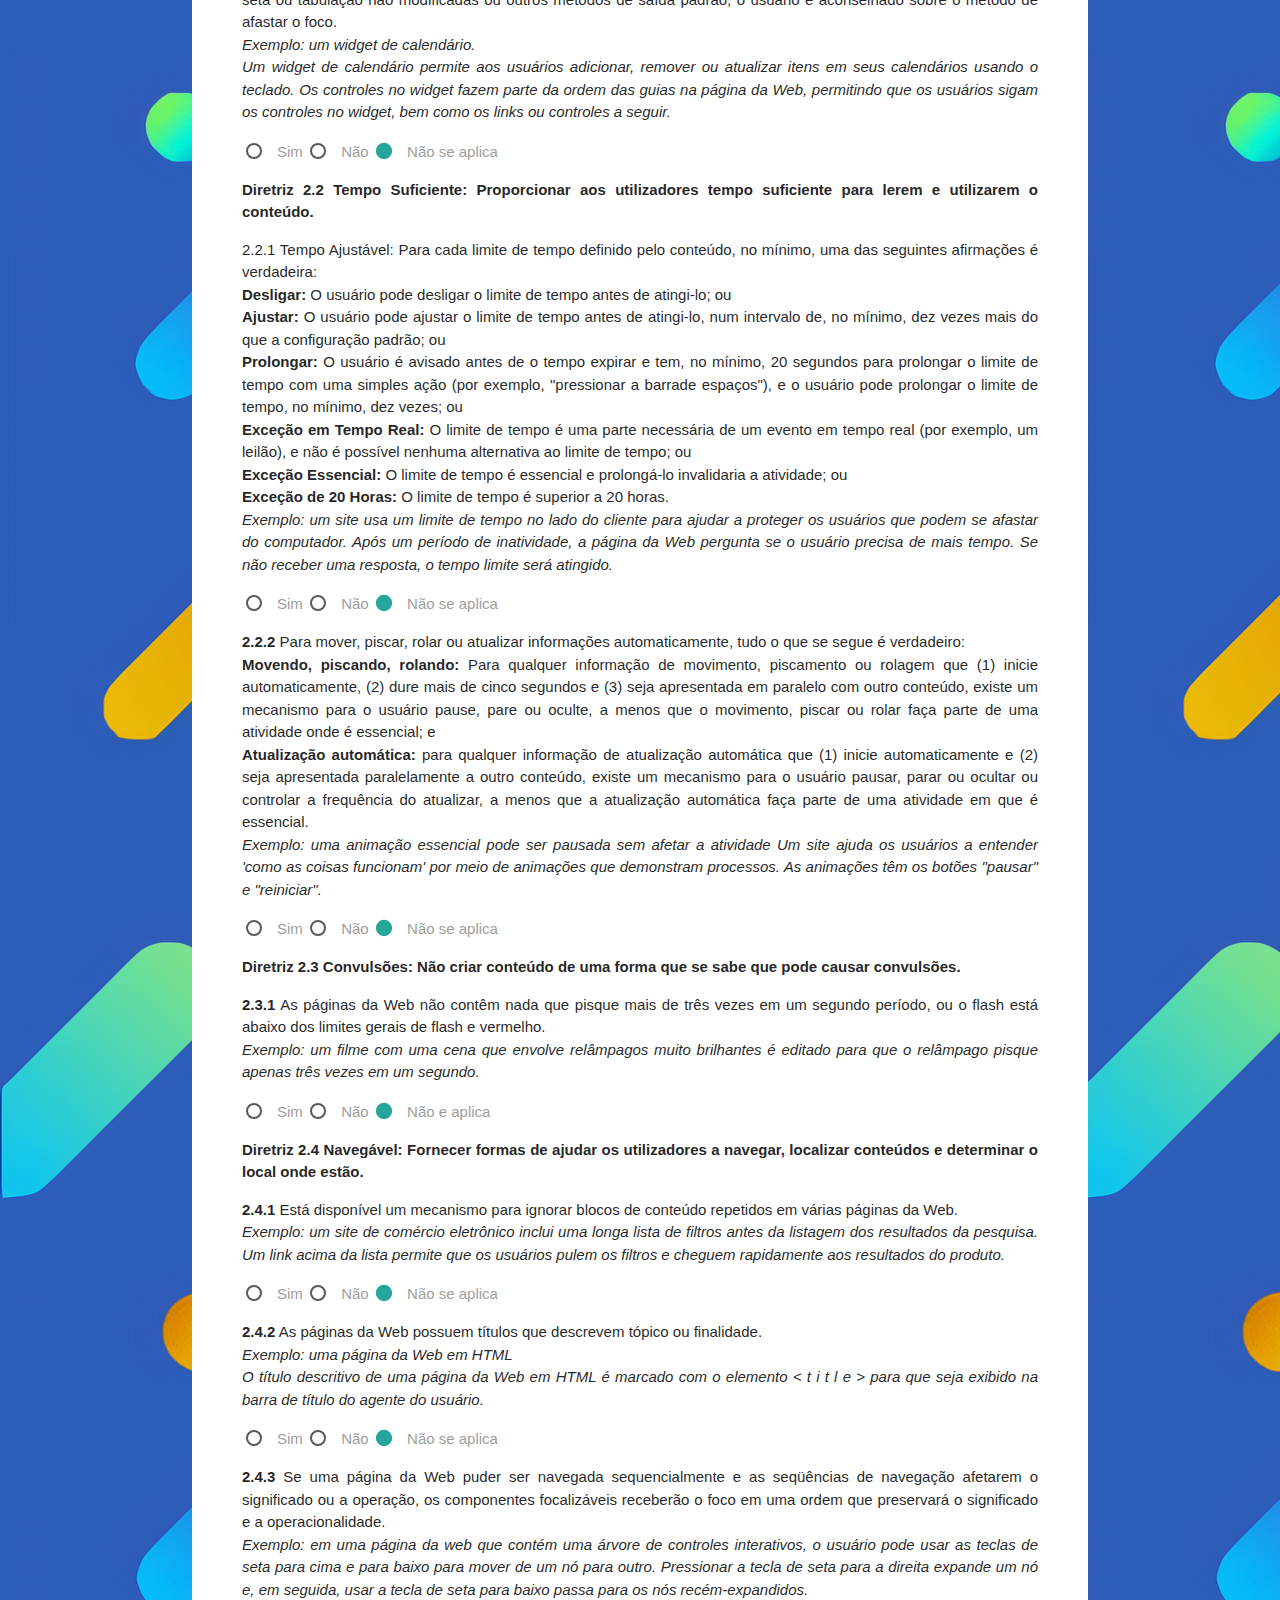
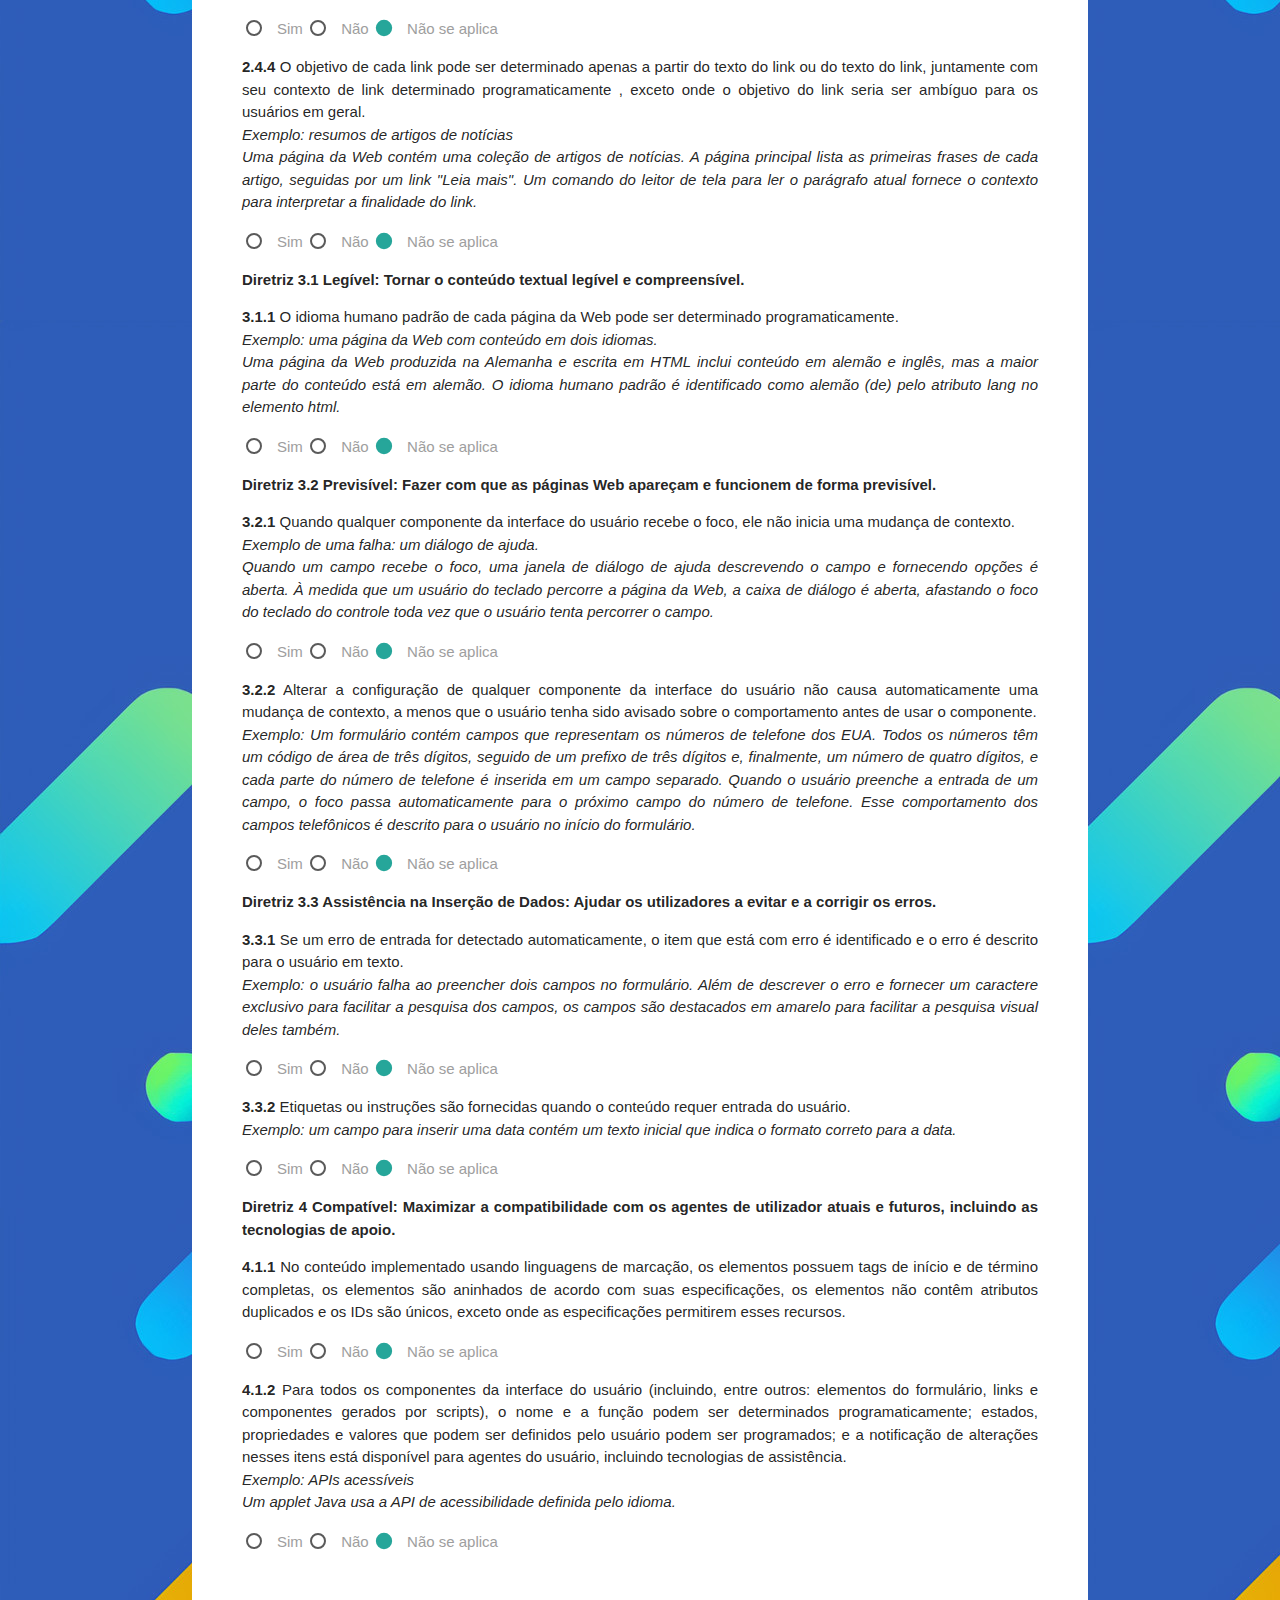
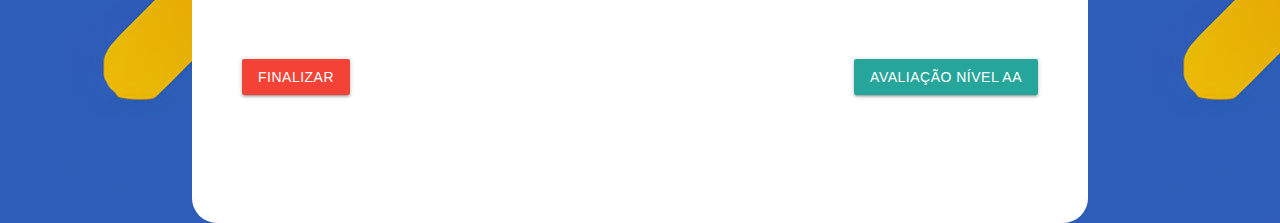
==== commit 09270d25: "mod 2" ====
--- a/index.html
+++ b/index.html
@@ -1,522 +1,525 @@
- <!DOCTYPE html>
- <html>
- 	<head>
-
- 		<meta charset="utf-8">
- 		<link rel="stylesheet" href="https://cdnjs.cloudflare.com/ajax/libs/materialize/1.0.0/css/materialize.min.css">
-		<link rel="stylesheet" type="text/css" href="CSS/estilo.css">
-		<link href="https://fonts.googleapis.com/icon?family=Material+Icons" rel="stylesheet">
-		<title>Avaliação de acessibilidade</title>
-
-	 </head>
-
-	 <body background="img/7.png">
-
-		<script src="js/jquery.js"></script>
-
-		<script>
-
-			$(function(){
-    			alert('homem de ferro melhor vingador');
-			});
-
-		</script>
-
-		<a id="top" class="btn-floating btn-large waves-effect waves-light"><i class="medium material-icons">arrow_downward</i></a>
-		<a id="xop" class="btn-floating btn-large waves-effect waves-light"><i class="medium material-icons">arrow_upward</i></a>
-
- 		<div class="meio">
-			 
- 			<font face="arial">
-
- 			<div class="a"><h1>Avaliação de acessibilidade</h1>
- 				<text align="justify"><font size="2"><h6><p>Se o que está avaliando atende o requisito marque a opção <b>"Sim"</b>, caso contrário marque <b>"Não"</b>, mas se o requisito não se aplica ao que está avaliando marque a opção <b>"Não se aplica"</b>.</h6></font></text>
- 			</div>
-
-      <input name="q" class="textbox" onfocus="if (this.value=='Digite seu nome') this.value = ''" onblur="if (this.value=='') this.value = 'Digite seu nome' "type="text" value="Digite seu nome">
-      <input name="p" class="textbox" onfocus="if (this.value=='E-mail') this.value = ''" onblur="if (this.value=='') this.value = 'E-mail'" type="text" value="E-mail">
-      <input name="j" class="textbox" onfocus="if ( this.value=='O que está avaliando?') this.value = ''" onblur="if (this.value=='') this.value = 'O que está avaliando?'" type="text" value="O que está avaliando?">
-      
- 			<text align="center"><p><h4><font color="#008080">Nível de acessibilidade A</p></h4></text></font>
-
- 			<text align="justify"><p><b>Diretriz 1.1 Alternativas em Texto: Fornecer alternativas em texto para todo o conteúdo não textual de modo a que o mesmo possa ser apresentado de outras formas, de acordo com as necessidades dos utilizadores, como por exemplo: caracteres ampliados, braille, fala, símbolos ou uma linguagem mais simples.</b></p></text>
-
- 			<text align="justify"><p><b>1.1.1</b> Todo o conteúdo que não estiver em texto, apresenta uma alternativa em texto que, serve como descritor equivalente. Excluindo esses casos:</br>
-      <b>Controle, inserção de dados:</b> Se o conteúdo não textual for um controle ou permitir ao usuário inserir dados. Então deve possuir um nome que descreva sua função.</br>
-      <i>Exemplo: Campos de texto de pesquisa, como o do google.</i></br>
-      <b>Conteúdo em multimídia dinâmica ou temporal:</b> Se o conteúdo não textual, for de multimídia dinâmica (Animações, Vídeos, Áudios...). Então deve possuir alternativa em texto que forneça uma identificação descritiva do que acontece nesse conteúdo.</br>
-      <i>Exemplo: Legendas em vídeo.</i></br>
-      <b>Teste:</b> Se o conteúdo não textual for um teste ou exercício, que pode se tornar inválido na presença de texto. Então deve possuir alternativas em texto que ofereçam uma identificação descritiva do conteúdo não textual.</br>
-        <i>Exemplo: Descrição em texto dos critérios avaliativos e forma de resolução de questões em uma prova.</i></br>
-      <b>Experiência Sensorial:</b> Se o objetivo do conteúdo não textual for, essencialmente, a criação de uma experiência sensorial específica. Então deve possuir alternativas, em texto, que forneçam uma identificação descritiva do conteúdo não textual.</br>
-      <b>CAPTCHA:</b> Se o objetivo do conteúdo não textual for obter a confirmação de que o conteúdo está sendo acessado por uma pessoa e não por um computador, então devem ser fornecidas alternativas em texto para identificar e descrever a finalidade desse conteúdo não textual. Nesse caso as formas alternativas do CAPTCHA, que utilizam modos de saída para diferentes tipos de percepção sensorial, devem ser apresentadas de forma a responder a diferentes tipos de incapacidades.</br>
-        <i>Exemplo: Texto descritivo de função do CAPTCHA.</i></br>
-      <b>Decoração, Formatação, Invisível:</b> Se o conteúdo não textual for meramente decorativo, se for utilizado apenas para formatação visual ou se não for apresentado aos utilizadores, então deve ser implementado de forma a poder ser ignorado pela tecnologia de apoio.
-        <i>Exemplo: Mudar toda a paleta de cores de uma página, ao solicitar o modo de alto contraste.</i></p></text>
-  			<p>
-   				<label>
-      				<input name="b1" type="radio" checked />
-    	  			<span>Sim</span>
-    			</label>
- 				<label>
-      				<input name="b1" type="radio" checked />
-   	  				<span>Não</span>
-    			</label>
-    			<label>
-      				<input name="b1" type="radio" checked />
-   	  				<span>Não se aplica</span>
-    			</label>
-  			</p>
-  			<text align="justify"><p><b>Diretriz 1.2 É fornecido Alternativas para conteúdo em multimídia dinâmica ou temporal.</b></p>
-  			<text align="justify"><p><b>1.2.1</b> Conteúdo só de áudio ou vídeo pré-gravados Para mídias compostas apenas de vídeos ou áudios pré-gravados, as regras abaixo são aplicadas, a não ser quando o conteúdo gravado é uma alternativa ao textual e é claramente identificado como isso.</br>
-        <b>Apenas áudio pré-gravado:</b> Precisa ser fornecida uma mídia dinâmica, com informação equivalente, como alternativa ao conteúdo pré-gravado.</br>
-        <b>Apenas vídeo pré-gravado:</b> Precisa ser fornecida uma mídia dinâmica ou uma faixa de áudio, com informação equivalente, como alternativa ao conteúdo pré-gravado.</p>
- 			</text>
-  			<p>
-   				<label>
-      				<input name="b2" type="radio" checked />
-    	  			<span>Sim</span>
-    			</label>
-   				<label>
-      				<input name="b2" type="radio" checked />
-    	  			<span>Não</span>
-    			</label>
-    			<label>
-      				<input name="b2" type="radio" checked />
-   	  				<span>Não se aplica</span>
-    			</label>
-    		</p>
-    		<text align="justify"><p><b>1.2.2</b> São fornecidas legendas para todo o conteúdo de áudio presente em conteúdos multimídias sincronizados, a não ser que o conteúdo gravado já seja uma alternativa ao texto e seja claramente identificado como tal.</br>
-        <i>Exemplo: Um documento jurídico complexo contém clipes de mídia sincronizados para diferentes parágrafos que mostram uma pessoa falando o conteúdo do parágrafo. Cada clipe está associado ao seu parágrafo correspondente. Nenhuma legenda é fornecida para a mídia sincronizada.</i></p>
- 			</text>
-  			<p>
-   				<label>
-      				<input name="b3" type="radio" checked />
-    	  			<span>Sim</span>
-    			</label>
-   				<label>
-      				<input name="b3" type="radio" checked />
-    	  			<span>Não</span>
-    			</label>
-    			<label>
-      				<input name="b3" type="radio" checked />
-   	  				<span>Não se aplica</span>
-    			</label>
-    		</p>
-    		<text align="justify"><p><b>1.2.3</b> É fornecida descrição em áudio ou uma alternativa em multimídia dinâmica para o vídeo pré-gravado presente no conteúdo multimídia sincronizado, exceto quando esse conteúdo for claramente identificado como alternativa ao texto.</br>
-        <i>Exemplo: uma alternativa para mídia baseada em tempo para um vídeo de treinamento.</br>
-        Uma empresa compra um vídeo de treinamento para uso de seus funcionários e o coloca na intranet da empresa. O vídeo envolve explicar o uso de uma nova tecnologia e uma pessoa fala e mostra as coisas ao mesmo tempo. Como não há lugar para inserir uma descrição em áudio das demonstrações visuais durante as lacunas no diálogo, a empresa fornece uma alternativa para a mídia baseada no tempo que todos os funcionários, incluindo aqueles que não podem ver as demonstrações, podem usar para entender melhor o que está sendo apresentado.</i>
+<!DOCTYPE html>
+<html>
+<head>
+
+	<meta charset="utf-8">
+	<link rel="stylesheet" href="https://cdnjs.cloudflare.com/ajax/libs/materialize/1.0.0/css/materialize.min.css">
+	<link rel="stylesheet" type="text/css" href="estilo.css">
+	<link href="https://fonts.googleapis.com/icon?family=Material+Icons" rel="stylesheet">
+	<title>Avaliação de acessibilidade</title>
+
+	</head>
+
+	<body background="7.jpg">
+
+	<script src="jquery.js"></script>
+
+	<!--<script>
+
+		$(function(){
+			alert('homem de ferro melhor vingador');
+		});
+
+	</script>
+    -->
+
+	<button id="md"class="btn waves-effect waves-light black" type="submit" name="action">Modo Escuro</button>
+	<a id="top" class="btn-floating btn-large waves-effect waves-light"><i class="medium material-icons">arrow_downward</i></a>
+	<a id="xop" class="btn-floating btn-large waves-effect waves-light"><i class="medium material-icons">arrow_upward</i></a>
+
+	<div class="meio">
+		<form action="">
+		<font face="arial">
+
+		<div class="a"><h1>Avaliação de acessibilidade</h1>
+			<text align="justify"><font size="2"><h6><p>Se o que está avaliando atende o requisito marque a opção <b>"Sim"</b>, caso contrário marque <b>"Não"</b>, mas se o requisito não se aplica ao que está avaliando marque a opção <b>"Não se aplica"</b>.</h6></font></text>
+		</div>
+
+	<input name="q" class="textbox" onfocus="if (this.value=='Digite seu nome') this.value = ''" onblur="if (this.value=='') this.value = 'Digite seu nome' "type="text" value="Digite seu nome">
+	<input name="p" class="textbox" onfocus="if (this.value=='E-mail') this.value = ''" onblur="if (this.value=='') this.value = 'E-mail'" type="text" value="E-mail">
+	<input name="j" class="textbox" onfocus="if ( this.value=='O que está avaliando?') this.value = ''" onblur="if (this.value=='') this.value = 'O que está avaliando?'" type="text" value="O que está avaliando?">
+	
+		<text align="center"><p><h4><font color="#008080">Nível de acessibilidade A</p></h4></text></font>
+
+		<text align="justify"><p><b>Diretriz 1.1 Alternativas em Texto: Fornecer alternativas em texto para todo o conteúdo não textual de modo a que o mesmo possa ser apresentado de outras formas, de acordo com as necessidades dos utilizadores, como por exemplo: caracteres ampliados, braille, fala, símbolos ou uma linguagem mais simples.</b></p></text>
+
+		<text align="justify"><p><b>1.1.1</b> Todo o conteúdo que não estiver em texto, apresenta uma alternativa em texto que, serve como descritor equivalente. Excluindo esses casos:</br>
+	<b>Controle, inserção de dados:</b> Se o conteúdo não textual for um controle ou permitir ao usuário inserir dados. Então deve possuir um nome que descreva sua função.</br>
+	<i>Exemplo: Campos de texto de pesquisa, como o do google.</i></br>
+	<b>Conteúdo em multimídia dinâmica ou temporal:</b> Se o conteúdo não textual, for de multimídia dinâmica (Animações, Vídeos, Áudios...). Então deve possuir alternativa em texto que forneça uma identificação descritiva do que acontece nesse conteúdo.</br>
+	<i>Exemplo: Legendas em vídeo.</i></br>
+	<b>Teste:</b> Se o conteúdo não textual for um teste ou exercício, que pode se tornar inválido na presença de texto. Então deve possuir alternativas em texto que ofereçam uma identificação descritiva do conteúdo não textual.</br>
+	<i>Exemplo: Descrição em texto dos critérios avaliativos e forma de resolução de questões em uma prova.</i></br>
+	<b>Experiência Sensorial:</b> Se o objetivo do conteúdo não textual for, essencialmente, a criação de uma experiência sensorial específica. Então deve possuir alternativas, em texto, que forneçam uma identificação descritiva do conteúdo não textual.</br>
+	<b>CAPTCHA:</b> Se o objetivo do conteúdo não textual for obter a confirmação de que o conteúdo está sendo acessado por uma pessoa e não por um computador, então devem ser fornecidas alternativas em texto para identificar e descrever a finalidade desse conteúdo não textual. Nesse caso as formas alternativas do CAPTCHA, que utilizam modos de saída para diferentes tipos de percepção sensorial, devem ser apresentadas de forma a responder a diferentes tipos de incapacidades.</br>
+	<i>Exemplo: Texto descritivo de função do CAPTCHA.</i></br>
+	<b>Decoração, Formatação, Invisível:</b> Se o conteúdo não textual for meramente decorativo, se for utilizado apenas para formatação visual ou se não for apresentado aos utilizadores, então deve ser implementado de forma a poder ser ignorado pela tecnologia de apoio.
+	<i>Exemplo: Mudar toda a paleta de cores de uma página, ao solicitar o modo de alto contraste.</i></p></text>
+		<p>
+			<label>
+				<input name="b1" type="radio" checked />
+				<span>Sim</span>
+			</label>
+			<label>
+				<input name="b1" type="radio" checked />
+				<span>Não</span>
+			</label>
+			<label>
+				<input name="b1" type="radio" checked />
+				<span>Não se aplica</span>
+			</label>
+		</p>
+		<text align="justify"><p><b>Diretriz 1.2 É fornecido Alternativas para conteúdo em multimídia dinâmica ou temporal.</b></p>
+		<text align="justify"><p><b>1.2.1</b> Conteúdo só de áudio ou vídeo pré-gravados Para mídias compostas apenas de vídeos ou áudios pré-gravados, as regras abaixo são aplicadas, a não ser quando o conteúdo gravado é uma alternativa ao textual e é claramente identificado como isso.</br>
+	<b>Apenas áudio pré-gravado:</b> Precisa ser fornecida uma mídia dinâmica, com informação equivalente, como alternativa ao conteúdo pré-gravado.</br>
+	<b>Apenas vídeo pré-gravado:</b> Precisa ser fornecida uma mídia dinâmica ou uma faixa de áudio, com informação equivalente, como alternativa ao conteúdo pré-gravado.</p>
+		</text>
+		<p>
+			<label>
+				<input name="b2" type="radio" checked />
+				<span>Sim</span>
+			</label>
+			<label>
+				<input name="b2" type="radio" checked />
+				<span>Não</span>
+			</label>
+			<label>
+				<input name="b2" type="radio" checked />
+				<span>Não se aplica</span>
+			</label>
+		</p>
+		<text align="justify"><p><b>1.2.2</b> São fornecidas legendas para todo o conteúdo de áudio presente em conteúdos multimídias sincronizados, a não ser que o conteúdo gravado já seja uma alternativa ao texto e seja claramente identificado como tal.</br>
+	<i>Exemplo: Um documento jurídico complexo contém clipes de mídia sincronizados para diferentes parágrafos que mostram uma pessoa falando o conteúdo do parágrafo. Cada clipe está associado ao seu parágrafo correspondente. Nenhuma legenda é fornecida para a mídia sincronizada.</i></p>
+		</text>
+		<p>
+			<label>
+				<input name="b3" type="radio" checked />
+				<span>Sim</span>
+			</label>
+			<label>
+				<input name="b3" type="radio" checked />
+				<span>Não</span>
+			</label>
+			<label>
+				<input name="b3" type="radio" checked />
+				<span>Não se aplica</span>
+			</label>
+		</p>
+		<text align="justify"><p><b>1.2.3</b> É fornecida descrição em áudio ou uma alternativa em multimídia dinâmica para o vídeo pré-gravado presente no conteúdo multimídia sincronizado, exceto quando esse conteúdo for claramente identificado como alternativa ao texto.</br>
+	<i>Exemplo: uma alternativa para mídia baseada em tempo para um vídeo de treinamento.</br>
+	Uma empresa compra um vídeo de treinamento para uso de seus funcionários e o coloca na intranet da empresa. O vídeo envolve explicar o uso de uma nova tecnologia e uma pessoa fala e mostra as coisas ao mesmo tempo. Como não há lugar para inserir uma descrição em áudio das demonstrações visuais durante as lacunas no diálogo, a empresa fornece uma alternativa para a mídia baseada no tempo que todos os funcionários, incluindo aqueles que não podem ver as demonstrações, podem usar para entender melhor o que está sendo apresentado.</i>
 </p>
- 			</text>
-  			<p>
-   				<label>
-      				<input name="b4" type="radio" checked />
-    	  			<span>Sim</span>
-    			</label>
-   				<label>
-      				<input name="b4" type="radio" checked />
-    	  			<span>Não</span>
-    			</label>
-    			<label>
-      				<input name="b4" type="radio" checked />
-   	  				<span>Não se aplica</span>
-    			</label>
-    		</p>
-    		<text align="justify"><p><b>Diretriz 1.3 Adaptável: Criar conteúdo que possa ser apresentado de diferentes formas (por ex., um esquema de página mais simples) sem perder informação ou estrutura.</b></p></text>
-    		<text align="justify"><p><b>1.3.1</b> Informações e Relações As informações, a estrutura da página e as suas associações internas transmitidas através de apresentação podem ser disponibilizadas pelo autor de forma a serem exibidas de diferentes formas pelas tecnologias de apoio ou por softwares que consigam apresentar o conteúdo da web, ou podem ficar disponíveis no texto.</br>
-        <i>Exemplo: um formulário com campos obrigatórios</br>
-        Um formulário contém vários campos obrigatórios. Os rótulos dos campos obrigatórios são exibidos em vermelho. Além disso, no final de cada rótulo, há um caractere asterisco *. As instruções para preencher o formulário indicam que "todos os campos obrigatórios são exibidos em vermelho e marcados com um asterisco *", seguidos de um exemplo.</i></p>
- 			</text>
-  			<p>
-   				<label>
-      				<input name="b5" type="radio" checked />
-    	  			<span>Sim</span>
-    			</label>
-   				<label>
-      				<input name="b5" type="radio" checked />
-    	  			<span>Não</span>
-    			</label>
-    			<label>
-      				<input name="b5" type="radio" checked />
-   	  				<span>Não se aplica</span>
-    			</label>
-    		</p>
-    		<text align="justify"><p><b>1.3.2</b> Quando a sequência na qual o conteúdo é apresentado afeta o seu significado, uma sequência de leitura correta pode ser disponibilizada pelo autor de modo a ser exibida de diferentes formas pelas tecnologias de apoio ou por softwares que consigam apresentar o conteúdo da web.</br>
-        <i>Exemplo: Em um documento com várias colunas, a apresentação linear do conteúdo flui da parte superior de uma coluna para a parte inferior da coluna e depois para o topo da próxima coluna.</i></p>
- 			</text>
-  			<p>
-   				<label>
-      				<input name="b6" type="radio" checked />
-    	  			<span>Sim</span>
-    			</label>
-   				<label>
-      				<input name="b6" type="radio" checked />
-    	  			<span>Não</span>
-    			</label>
-    			<label>
-      				<input name="b6" type="radio" checked />
-   	  				<span>Não se aplica</span>
-    			</label>
-    		</p>
-    		<text align="justify"><p><b>1.3.3</b> Características Sensoriais As instruções fornecidas para compreender e utilizar o conteúdo não dependem somente das características de percepção sensorial dos componentes, tais como forma, tamanho, localização visual, orientação ou som.</br>
-        <i>Exemplo: Prover guia textual com características visuais e espaciais, como por exemplo: “Use o botão redondo no fundo da página à direita, intitulado submeter, para enviar o formulário”.</i></p>
- 			</text>
-  			<p>
-   				<label>
-      				<input name="b7" type="radio" checked />
-    	  			<span>Sim</span>
-    			</label>
-   				<label>
-      				<input name="b7" type="radio" checked />
-    	  			<span>Não</span>
-    			</label>
-    			<label>
-      				<input name="b7" type="radio" checked />
-   	  				<span>Não se aplica</span>
-    			</label>
-    		</p>
-    		<text align="justify"><p><b>Diretriz 1.4 Distinguível: Facilitar aos utilizadores a audição e a visão dos conteúdos nomeadamente através da separação do primeiro plano do plano de fundo.</b></p>
-    		<text align="justify"><p><b>1.4.1</b> É garantido que as informações transmitidas pelas diferenças de cores também estejam disponíveis no texto?</br>
-        <i>Exemplo: uma programação codificada por cores com ícones.</br>
-        O cronograma das sessões em uma conferência de tecnologia é organizado em três faixas. Ao lado do título de cada sessão, há um ícone que consiste em um círculo colorido com um número no meio, mostrando a qual faixa pertence: círculos azuis com o número 1 representam a faixa 1, círculos amarelos com o número 2 representam a faixa 2 e verde os círculos com o número 3 representam a faixa 3. Cada ícone está associado a uma alternativa de texto com a indicação "Faixa 1", "Faixa 2" ou "Faixa 3", conforme apropriado.</i></p>
- 			</text>
-  			<p>
-   				<label>
-      				<input name="b8" type="radio" checked />
-    	  			<span>Sim</span>
-    			</label>
-   				<label>
-      				<input name="b8" type="radio" checked />
-    	  			<span>Não</span>
-    			</label>
-    			<label>
-      				<input name="b8" type="radio" checked />
-   	  				<span>Não se aplica</span>
-    			</label>
-    		</p>
-    		<text align="justify"><p><b>1.4.2</b> Se algum áudio em uma página da Web for reproduzido automaticamente por mais de 3 segundos, um mecanismo estará disponível para pausar ou parar o áudio ou um mecanismo para controlar o volume do áudio independentemente do nível geral do volume do sistema.</br>
-        <i>Exemplo 1: Uma página inicial do Flash com som que é reproduzido e depois pára em menos de 3 segundos.</br>
-        Exemplo 2: Um arquivo de áudio começa a ser reproduzido automaticamente quando uma página é aberta. No entanto, o áudio pode ser parado pelo usuário selecionando um link "silencioso" na parte superior da página.</i>
+		</text>
+		<p>
+			<label>
+				<input name="b4" type="radio" checked />
+				<span>Sim</span>
+			</label>
+			<label>
+				<input name="b4" type="radio" checked />
+				<span>Não</span>
+			</label>
+			<label>
+				<input name="b4" type="radio" checked />
+				<span>Não se aplica</span>
+			</label>
+		</p>
+		<text align="justify"><p><b>Diretriz 1.3 Adaptável: Criar conteúdo que possa ser apresentado de diferentes formas (por ex., um esquema de página mais simples) sem perder informação ou estrutura.</b></p></text>
+		<text align="justify"><p><b>1.3.1</b> Informações e Relações As informações, a estrutura da página e as suas associações internas transmitidas através de apresentação podem ser disponibilizadas pelo autor de forma a serem exibidas de diferentes formas pelas tecnologias de apoio ou por softwares que consigam apresentar o conteúdo da web, ou podem ficar disponíveis no texto.</br>
+	<i>Exemplo: um formulário com campos obrigatórios</br>
+	Um formulário contém vários campos obrigatórios. Os rótulos dos campos obrigatórios são exibidos em vermelho. Além disso, no final de cada rótulo, há um caractere asterisco *. As instruções para preencher o formulário indicam que "todos os campos obrigatórios são exibidos em vermelho e marcados com um asterisco *", seguidos de um exemplo.</i></p>
+		</text>
+		<p>
+			<label>
+				<input name="b5" type="radio" checked />
+				<span>Sim</span>
+			</label>
+			<label>
+				<input name="b5" type="radio" checked />
+				<span>Não</span>
+			</label>
+			<label>
+				<input name="b5" type="radio" checked />
+				<span>Não se aplica</span>
+			</label>
+		</p>
+		<text align="justify"><p><b>1.3.2</b> Quando a sequência na qual o conteúdo é apresentado afeta o seu significado, uma sequência de leitura correta pode ser disponibilizada pelo autor de modo a ser exibida de diferentes formas pelas tecnologias de apoio ou por softwares que consigam apresentar o conteúdo da web.</br>
+	<i>Exemplo: Em um documento com várias colunas, a apresentação linear do conteúdo flui da parte superior de uma coluna para a parte inferior da coluna e depois para o topo da próxima coluna.</i></p>
+		</text>
+		<p>
+			<label>
+				<input name="b6" type="radio" checked />
+				<span>Sim</span>
+			</label>
+			<label>
+				<input name="b6" type="radio" checked />
+				<span>Não</span>
+			</label>
+			<label>
+				<input name="b6" type="radio" checked />
+				<span>Não se aplica</span>
+			</label>
+		</p>
+		<text align="justify"><p><b>1.3.3</b> Características Sensoriais As instruções fornecidas para compreender e utilizar o conteúdo não dependem somente das características de percepção sensorial dos componentes, tais como forma, tamanho, localização visual, orientação ou som.</br>
+	<i>Exemplo: Prover guia textual com características visuais e espaciais, como por exemplo: “Use o botão redondo no fundo da página à direita, intitulado submeter, para enviar o formulário”.</i></p>
+		</text>
+		<p>
+			<label>
+				<input name="b7" type="radio" checked />
+				<span>Sim</span>
+			</label>
+			<label>
+				<input name="b7" type="radio" checked />
+				<span>Não</span>
+			</label>
+			<label>
+				<input name="b7" type="radio" checked />
+				<span>Não se aplica</span>
+			</label>
+		</p>
+		<text align="justify"><p><b>Diretriz 1.4 Distinguível: Facilitar aos utilizadores a audição e a visão dos conteúdos nomeadamente através da separação do primeiro plano do plano de fundo.</b></p>
+		<text align="justify"><p><b>1.4.1</b> É garantido que as informações transmitidas pelas diferenças de cores também estejam disponíveis no texto?</br>
+	<i>Exemplo: uma programação codificada por cores com ícones.</br>
+	O cronograma das sessões em uma conferência de tecnologia é organizado em três faixas. Ao lado do título de cada sessão, há um ícone que consiste em um círculo colorido com um número no meio, mostrando a qual faixa pertence: círculos azuis com o número 1 representam a faixa 1, círculos amarelos com o número 2 representam a faixa 2 e verde os círculos com o número 3 representam a faixa 3. Cada ícone está associado a uma alternativa de texto com a indicação "Faixa 1", "Faixa 2" ou "Faixa 3", conforme apropriado.</i></p>
+		</text>
+		<p>
+			<label>
+				<input name="b8" type="radio" checked />
+				<span>Sim</span>
+			</label>
+			<label>
+				<input name="b8" type="radio" checked />
+				<span>Não</span>
+			</label>
+			<label>
+				<input name="b8" type="radio" checked />
+				<span>Não se aplica</span>
+			</label>
+		</p>
+		<text align="justify"><p><b>1.4.2</b> Se algum áudio em uma página da Web for reproduzido automaticamente por mais de 3 segundos, um mecanismo estará disponível para pausar ou parar o áudio ou um mecanismo para controlar o volume do áudio independentemente do nível geral do volume do sistema.</br>
+	<i>Exemplo 1: Uma página inicial do Flash com som que é reproduzido e depois pára em menos de 3 segundos.</br>
+	Exemplo 2: Um arquivo de áudio começa a ser reproduzido automaticamente quando uma página é aberta. No entanto, o áudio pode ser parado pelo usuário selecionando um link "silencioso" na parte superior da página.</i>
 </p>
- 			</text>
-  			<p>
-   				<label>
-      				<input name="b9" type="radio" checked />
-    	  			<span>Sim</span>
-    			</label>
-   				<label>
-      				<input name="b9" type="radio" checked />
-    	  			<span>Não</span>
-    			</label>
-    			<label>
-      				<input name="b9" type="radio" checked />
-   	  				<span>Não se aplica</span>
-    			</label>
-    		</p>
-    		<text align="justify"><p><b>Diretriz 2.1 Acessível por Teclado: Fazer com que toda a funcionalidade fique disponível a partir do teclado.</b></p></text>
-    		<text align="justify"><p><b>2.1.1</b> Toda a funcionalidade do conteúdo é operável por meio de uma interface do teclado sem exigir horários específicos para pressionamentos de teclas individuais, exceto quando a função subjacente requer entrada que depende do caminho do movimento do usuário e não apenas dos pontos finais.</br>
-        <i>Exemplo: Um programa de desenho.</br>
-        Um programa de desenho permite aos usuários criar, dimensionar, posicionar e girar objetos a partir do teclado.</i></p>
- 			</text>
-  			<p>
-   				<label>
-      				<input name="b10" type="radio" checked />
-    	  			<span>Sim</span>
-    			</label>
-   				<label>
-      				<input name="b10" type="radio" checked />
-    	  			<span>Não</span>
-    			</label>
-    			<label>
-      				<input name="b10" type="radio" checked />
-   	  				<span>Não se aplica</span>
-    			</label>
-    		</p>
-    		<text align="justify"><p><b>2.1.2</b> Se o foco do teclado puder ser movido para um componente da página usando uma interface de teclado, o foco poderá ser desviado desse componente usando apenas uma interface de teclado e, se exigir mais do que teclas de seta ou tabulação não modificadas ou outros métodos de saída padrão, o usuário é aconselhado sobre o método de afastar o foco.</br>
-        <i>Exemplo: um widget de calendário.</br>
-        Um widget de calendário permite aos usuários adicionar, remover ou atualizar itens em seus calendários usando o teclado. Os controles no widget fazem parte da ordem das guias na página da Web, permitindo que os usuários sigam os controles no widget, bem como os links ou controles a seguir.</i></p>
- 			</text>
-  			<p>
-   				<label>
-      				<input name="b11" type="radio" checked />
-    	  			<span>Sim</span>
-    			</label>
-   				<label>
-      				<input name="b11" type="radio" checked />
-    	  			<span>Não</span>
-    			</label>
-    			<label>
-      				<input name="b11" type="radio" checked />
-   	  				<span>Não se aplica</span>
-    			</label>
-    		</p>
-    		<text align="justify"><p><b>Diretriz 2.2 Tempo Suficiente: Proporcionar aos utilizadores tempo suficiente para lerem e utilizarem o conteúdo.</b></p></text>
-    		<text align="justify"><p>2.2.1 Tempo Ajustável: Para cada limite de tempo definido pelo conteúdo, no mínimo, uma das seguintes afirmações é verdadeira:</br>
-    		<b>Desligar:</b> O usuário pode desligar o limite de tempo antes de atingi-lo; ou<br/>
-			<b>Ajustar:</b> O usuário pode ajustar o limite de tempo antes de atingi-lo, num intervalo de, no mínimo, dez vezes mais do que a configuração padrão; ou<br/>
-			<b>Prolongar:</b> O usuário é avisado antes de o tempo expirar e tem, no mínimo, 20 segundos para prolongar o limite de tempo com uma simples ação (por exemplo, "pressionar a barrade espaços"), e o usuário pode prolongar o limite de tempo, no mínimo, dez vezes; ou<br/>
-			<b>Exceção em Tempo Real:</b> O limite de tempo é uma parte necessária de um evento em tempo real (por exemplo, um leilão), e não é possível nenhuma alternativa ao limite de tempo; ou<br/>
-			<b>Exceção Essencial:</b> O limite de tempo é essencial e prolongá-lo invalidaria a atividade; ou<br/>
-			<b>Exceção de 20 Horas:</b> O limite de tempo é superior a 20 horas.</br>
-      <i>Exemplo: um site usa um limite de tempo no lado do cliente para ajudar a proteger os usuários que podem se afastar do computador. Após um período de inatividade, a página da Web pergunta se o usuário precisa de mais tempo. Se não receber uma resposta, o tempo limite será atingido.</i></p>
-
-
- 			</text>
-  			<p>
-   				<label>
-      				<input name="b12" type="radio" checked />
-    	  			<span>Sim</span>
-    			</label>
-   				<label>
-      				<input name="b12" type="radio" checked />
-    	  			<span>Não</span>
-    			</label>
-    			<label>
-      				<input name="b12" type="radio" checked />
-   	  				<span>Não se aplica</span>
-    			</label>
-    		</p>
-    		<text align="justify"><p><b>2.2.2</b> Para mover, piscar, rolar ou atualizar informações automaticamente, tudo o que se segue é verdadeiro:</br> 
-        <b>Movendo, piscando, rolando:</b> Para qualquer informação de movimento, piscamento ou rolagem que (1) inicie automaticamente, (2) dure mais de cinco segundos e (3) seja apresentada em paralelo com outro conteúdo, existe um mecanismo para o usuário pause, pare ou oculte, a menos que o movimento, piscar ou rolar faça parte de uma atividade onde é essencial; e</br>
-        <b>Atualização automática:</b> para qualquer informação de atualização automática que (1) inicie automaticamente e (2) seja apresentada paralelamente a outro conteúdo, existe um mecanismo para o usuário pausar, parar ou ocultar ou controlar a frequência do atualizar, a menos que a atualização automática faça parte de uma atividade em que é essencial.</br>
-       <i>Exemplo: uma animação essencial pode ser pausada sem afetar a atividade
-        Um site ajuda os usuários a entender 'como as coisas funcionam' por meio de animações que demonstram processos. As animações têm os botões "pausar" e "reiniciar".</i></p>
- 			</text>
-  			<p>
-   				<label>
-      				<input name="b13" type="radio" checked />
-    	  			<span>Sim</span>
-    			</label>
-   				<label>
-      				<input name="b13" type="radio" checked />
-    	  			<span>Não</span>
-    			</label>
-    			<label>
-      				<input name="b13" type="radio" checked />
-   	  				<span>Não se aplica</span>
-    			</label>
-    		</p>
-    		<text align="justify"><p><b>Diretriz 2.3 Convulsões: Não criar conteúdo de uma forma que se sabe que pode causar convulsões.</b></p></text>
-    		<text align="justify"><p><b>2.3.1</b> As páginas da Web não contêm nada que pisque mais de três vezes em um segundo período, ou o flash está abaixo dos limites gerais de flash e vermelho.</br>
-        <i>Exemplo: um filme com uma cena que envolve relâmpagos muito brilhantes é editado para que o relâmpago pisque apenas três vezes em um segundo.</i></p>
- 			  </text>
-  			<p>
-   				<label>
-      				<input name="b14" type="radio" checked />
-    	  			<span>Sim</span>
-    			</label>
-   				<label>
-      				<input name="b14" type="radio" checked />
-    	  			<span>Não</span>
-    			</label>
-    			<label>
-      				<input name="b14" type="radio" checked />
-   	  				<span>Não e aplica</span>
-    			</label>
-    		</p>
-    		<text align="justify"><p><b>Diretriz 2.4 Navegável: Fornecer formas de ajudar os utilizadores a navegar, localizar conteúdos e determinar o local onde estão.</b></p></text>
-    		<text align="justify"><p><b>2.4.1</b>  Está disponível um mecanismo para ignorar blocos de conteúdo repetidos em várias páginas da Web.</br>
-        <i>Exemplo: um site de comércio eletrônico inclui uma longa lista de filtros antes da listagem dos resultados da pesquisa. Um link acima da lista permite que os usuários pulem os filtros e cheguem rapidamente aos resultados do produto.</i></p>
- 			</text>
-  			<p>
-   				<label>
-      				<input name="b15" type="radio" checked />
-    	  			<span>Sim</span>
-    			</label>
-   				<label>
-      				<input name="b15" type="radio" checked />
-    	  			<span>Não</span>
-    			</label>
-    			<label>
-      				<input name="b15" type="radio" checked />
-   	  				<span>Não se aplica</span>
-    			</label>
-    		</p>
-    		<text align="justify"><p><b>2.4.2</b> As páginas da Web possuem títulos que descrevem tópico ou finalidade.</br>
-        <i>Exemplo: uma página da Web em HTML</br>
-        O título descritivo de uma página da Web em HTML é marcado com o elemento < t i t l e > para que seja exibido na barra de título do agente do usuário.</i></p>
- 			</text>
-  			<p>
-   				<label>
-      				<input name="b16" type="radio" checked />
-    	  			<span>Sim</span>
-    			</label>
-   				<label>
-      				<input name="b16" type="radio" checked />
-    	  			<span>Não</span>
-    			</label>
-    			<label>
-      				<input name="b16" type="radio" checked />
-   	  				<span>Não se aplica</span>
-    			</label>
-    		</p>
-    		<text align="justify"><p><b>2.4.3</b> Se uma página da Web puder ser navegada sequencialmente e as seqüências de navegação afetarem o significado ou a operação, os componentes focalizáveis ​​receberão o foco em uma ordem que preservará o significado e a operacionalidade.</br>
-        <i>Exemplo: em uma página da web que contém uma árvore de controles interativos, o usuário pode usar as teclas de seta para cima e para baixo para mover de um nó para outro. Pressionar a tecla de seta para a direita expande um nó e, em seguida, usar a tecla de seta para baixo passa para os nós recém-expandidos.</i></p>
- 			</text>
-  			<p>
-   				<label>
-      				<input name="b17" type="radio" checked />
-    	  			<span>Sim</span>
-    			</label>
-   				<label>
-      				<input name="b17" type="radio" checked />
-    	  			<span>Não</span>
-    			</label>
-    			<label>
-      				<input name="b17" type="radio" checked />
-   	  				<span>Não se aplica</span>
-    			</label>
-    		</p>
-    		<text align="justify"><p><b>2.4.4</b>  O objetivo de cada link pode ser determinado apenas a partir do texto do link ou do texto do link, juntamente com seu contexto de link determinado programaticamente , exceto onde o objetivo do link seria ser ambíguo para os usuários em geral.</br>
-        <i>Exemplo: resumos de artigos de notícias</br>
-        Uma página da Web contém uma coleção de artigos de notícias. A página principal lista as primeiras frases de cada artigo, seguidas por um link "Leia mais". Um comando do leitor de tela para ler o parágrafo atual fornece o contexto para interpretar a finalidade do link.</i></p>
- 			</text>
-  			<p>
-   				<label>
-      				<input name="b18" type="radio" checked />
-    	  			<span>Sim</span>
-    			</label>
-   				<label>
-      				<input name="b18" type="radio" checked />
-    	  			<span>Não</span>
-    			</label>
-    			<label>
-      				<input name="b18" type="radio" checked />
-   	  				<span>Não se aplica</span>
-    			</label>
-    		</p>
-    		<text align="justify"><p><b>Diretriz 3.1 Legível: Tornar o conteúdo textual legível e compreensível.</b></p></text>
-    		<text align="justify"><p><b>3.1.1</b> O idioma humano padrão de cada página da Web pode ser determinado programaticamente.</br>
-        <i>Exemplo: uma página da Web com conteúdo em dois idiomas.</br>
-        Uma página da Web produzida na Alemanha e escrita em HTML inclui conteúdo em alemão e inglês, mas a maior parte do conteúdo está em alemão. O idioma humano padrão é identificado como alemão (de) pelo atributo lang no elemento html.</i></p>
- 			</text>
-  			<p>
-   				<label>
-      				<input name="b19" type="radio" checked />
-    	  			<span>Sim</span>
-    			</label>
-   				<label>
-      				<input name="b19" type="radio" checked />
-    	  			<span>Não</span>
-    			</label>
-    			<label>
-      				<input name="b19" type="radio" checked />
-   	  				<span>Não se aplica</span>
-    			</label>
-    		</p>
-    		<text align="justify"><p><b>Diretriz 3.2 Previsível: Fazer com que as páginas Web apareçam e funcionem de forma previsível.</b></p></text>
-    		<text align="justify"><p><b>3.2.1</b> Quando qualquer componente da interface do usuário recebe o foco, ele não inicia uma mudança de contexto.</br>
-        <i>Exemplo de uma falha: um diálogo de ajuda.</br>
-        Quando um campo recebe o foco, uma janela de diálogo de ajuda descrevendo o campo e fornecendo opções é aberta. À medida que um usuário do teclado percorre a página da Web, a caixa de diálogo é aberta, afastando o foco do teclado do controle toda vez que o usuário tenta percorrer o campo.</i></p>
- 			</text>
-  			<p>
-   				<label>
-      				<input name="b20" type="radio" checked />
-    	  			<span>Sim</span>
-    			</label>
-   				<label>
-      				<input name="b20" type="radio" checked />
-    	  			<span>Não</span>
-    			</label>
-    			<label>
-      				<input name="b20" type="radio" checked />
-   	  				<span>Não se aplica</span>
-    			</label>
-    		</p>
-    		<text align="justify"><p><b>3.2.2</b> Alterar a configuração de qualquer componente da interface do usuário não causa automaticamente uma mudança de contexto, a menos que o usuário tenha sido avisado sobre o comportamento antes de usar o componente.</br>
-        <i>Exemplo: Um formulário contém campos que representam os números de telefone dos EUA. Todos os números têm um código de área de três dígitos, seguido de um prefixo de três dígitos e, finalmente, um número de quatro dígitos, e cada parte do número de telefone é inserida em um campo separado. Quando o usuário preenche a entrada de um campo, o foco passa automaticamente para o próximo campo do número de telefone. Esse comportamento dos campos telefônicos é descrito para o usuário no início do formulário.</i></p>
- 			</text>
-  			<p>
-   				<label>
-      				<input name="b21" type="radio" checked />
-    	  			<span>Sim</span>
-    			</label>
-   				<label>
-      				<input name="b21" type="radio" checked />
-    	  			<span>Não</span>
-    			</label>
-    			<label>
-      				<input name="b21" type="radio" checked />
-   	  				<span>Não se aplica</span>
-    			</label>
-    		</p>
-    		<text align="justify"><p><b>Diretriz 3.3 Assistência na Inserção de Dados: Ajudar os utilizadores a evitar e a corrigir os erros.</b></p></text>
-    		<text align="justify"><p><b>3.3.1</b> Se um erro de entrada for detectado automaticamente, o item que está com erro é identificado e o erro é descrito para o usuário em texto.</br>
-        <i>Exemplo: o usuário falha ao preencher dois campos no formulário. Além de descrever o erro e fornecer um caractere exclusivo para facilitar a pesquisa dos campos, os campos são destacados em amarelo para facilitar a pesquisa visual deles também.</i></p>
- 			</text>
-  			<p>
-   				<label>
-      				<input name="b22" type="radio" checked />
-    	  			<span>Sim</span>
-    			</label>
-   				<label>
-      				<input name="b22" type="radio" checked />
-    	  			<span>Não</span>
-    			</label>
-    			<label>
-      				<input name="b22" type="radio" checked />
-   	  				<span>Não se aplica</span>
-    			</label>
-    		</p>
-    		<text align="justify"><p><b>3.3.2</b>  Etiquetas ou instruções são fornecidas quando o conteúdo requer entrada do usuário.</br>
-        <i>Exemplo: um campo para inserir uma data contém um texto inicial que indica o formato correto para a data.</i></p>
- 			</text>
-  			<p>
-   				<label>
-      				<input name="b23" type="radio" checked />
-    	  			<span>Sim</span>
-    			</label>
-   				<label>
-      				<input name="b23" type="radio" checked />
-    	  			<span>Não</span>
-    			</label>
-    			<label>
-      				<input name="b23" type="radio" checked />
-   	  				<span>Não se aplica</span>
-    			</label>
-    		</p>
-    		<text align="justify"><p><b>Diretriz 4 Compatível: Maximizar a compatibilidade com os agentes de utilizador atuais e futuros, incluindo as tecnologias de apoio.</b></p></text>
-    		<text align="justify"><p><b>4.1.1</b> No conteúdo implementado usando linguagens de marcação, os elementos possuem tags de início e de término completas, os elementos são aninhados de acordo com suas especificações, os elementos não contêm atributos duplicados e os IDs são únicos, exceto onde as especificações permitirem esses recursos.</p>
- 			</text>
-  			<p>
-   				<label>
-      				<input name="b24" type="radio" checked />
-    	  			<span>Sim</span>
-    			</label>
-   				<label>
-      				<input name="b24" type="radio" checked />
-    	  			<span>Não</span>
-    			</label>
-    			<label>
-      				<input name="b24" type="radio" checked />
-   	  				<span>Não se aplica</span>
-    			</label>
-    		</p>
-    		<text align="justify"><p><b>4.1.2</b> Para todos os componentes da interface do usuário (incluindo, entre outros: elementos do formulário, links e componentes gerados por scripts), o nome e a função podem ser determinados programaticamente; estados, propriedades e valores que podem ser definidos pelo usuário podem ser programados; e a notificação de alterações nesses itens está disponível para agentes do usuário, incluindo tecnologias de assistência.</br>
-        <i>Exemplo: APIs acessíveis</br>
-        Um applet Java usa a API de acessibilidade definida pelo idioma.</i></p>
- 			</text>
-  			<p>
-   				<label>
-      				<input name="b25" type="radio" checked />
-    	  			<span>Sim</span>
-    			</label>
-   				<label>
-      				<input name="b25" type="radio" checked />
-    	  			<span>Não</span>
-    			</label>
-    			<label>
-      				<input name="b25" type="radio" checked />
-   	  				<span>Não se aplica</span>
-    			</label>
-    		</p>
-
-    		<a href="nivelAA.html" class="btn waves-effect waves-light espaco right" target="_self" type="button"> avaliação nível AA </a>
-    		
-    		<button class="btn waves-effect red espaco" type="submit" name="action">Finalizar</button>
-
- 			</font>
- 		</div>
- 	</body>
-
- </html>
+		</text>
+		<p>
+			<label>
+				<input name="b9" type="radio" checked />
+				<span>Sim</span>
+			</label>
+			<label>
+				<input name="b9" type="radio" checked />
+				<span>Não</span>
+			</label>
+			<label>
+				<input name="b9" type="radio" checked />
+				<span>Não se aplica</span>
+			</label>
+		</p>
+		<text align="justify"><p><b>Diretriz 2.1 Acessível por Teclado: Fazer com que toda a funcionalidade fique disponível a partir do teclado.</b></p></text>
+		<text align="justify"><p><b>2.1.1</b> Toda a funcionalidade do conteúdo é operável por meio de uma interface do teclado sem exigir horários específicos para pressionamentos de teclas individuais, exceto quando a função subjacente requer entrada que depende do caminho do movimento do usuário e não apenas dos pontos finais.</br>
+	<i>Exemplo: Um programa de desenho.</br>
+	Um programa de desenho permite aos usuários criar, dimensionar, posicionar e girar objetos a partir do teclado.</i></p>
+		</text>
+		<p>
+			<label>
+				<input name="b10" type="radio" checked />
+				<span>Sim</span>
+			</label>
+			<label>
+				<input name="b10" type="radio" checked />
+				<span>Não</span>
+			</label>
+			<label>
+				<input name="b10" type="radio" checked />
+				<span>Não se aplica</span>
+			</label>
+		</p>
+		<text align="justify"><p><b>2.1.2</b> Se o foco do teclado puder ser movido para um componente da página usando uma interface de teclado, o foco poderá ser desviado desse componente usando apenas uma interface de teclado e, se exigir mais do que teclas de seta ou tabulação não modificadas ou outros métodos de saída padrão, o usuário é aconselhado sobre o método de afastar o foco.</br>
+	<i>Exemplo: um widget de calendário.</br>
+	Um widget de calendário permite aos usuários adicionar, remover ou atualizar itens em seus calendários usando o teclado. Os controles no widget fazem parte da ordem das guias na página da Web, permitindo que os usuários sigam os controles no widget, bem como os links ou controles a seguir.</i></p>
+		</text>
+		<p>
+			<label>
+				<input name="b11" type="radio" checked />
+				<span>Sim</span>
+			</label>
+			<label>
+				<input name="b11" type="radio" checked />
+				<span>Não</span>
+			</label>
+			<label>
+				<input name="b11" type="radio" checked />
+				<span>Não se aplica</span>
+			</label>
+		</p>
+		<text align="justify"><p><b>Diretriz 2.2 Tempo Suficiente: Proporcionar aos utilizadores tempo suficiente para lerem e utilizarem o conteúdo.</b></p></text>
+		<text align="justify"><p>2.2.1 Tempo Ajustável: Para cada limite de tempo definido pelo conteúdo, no mínimo, uma das seguintes afirmações é verdadeira:</br>
+		<b>Desligar:</b> O usuário pode desligar o limite de tempo antes de atingi-lo; ou<br/>
+		<b>Ajustar:</b> O usuário pode ajustar o limite de tempo antes de atingi-lo, num intervalo de, no mínimo, dez vezes mais do que a configuração padrão; ou<br/>
+		<b>Prolongar:</b> O usuário é avisado antes de o tempo expirar e tem, no mínimo, 20 segundos para prolongar o limite de tempo com uma simples ação (por exemplo, "pressionar a barrade espaços"), e o usuário pode prolongar o limite de tempo, no mínimo, dez vezes; ou<br/>
+		<b>Exceção em Tempo Real:</b> O limite de tempo é uma parte necessária de um evento em tempo real (por exemplo, um leilão), e não é possível nenhuma alternativa ao limite de tempo; ou<br/>
+		<b>Exceção Essencial:</b> O limite de tempo é essencial e prolongá-lo invalidaria a atividade; ou<br/>
+		<b>Exceção de 20 Horas:</b> O limite de tempo é superior a 20 horas.</br>
+	<i>Exemplo: um site usa um limite de tempo no lado do cliente para ajudar a proteger os usuários que podem se afastar do computador. Após um período de inatividade, a página da Web pergunta se o usuário precisa de mais tempo. Se não receber uma resposta, o tempo limite será atingido.</i></p>
+
+
+		</text>
+		<p>
+			<label>
+				<input name="b12" type="radio" checked />
+				<span>Sim</span>
+			</label>
+			<label>
+				<input name="b12" type="radio" checked />
+				<span>Não</span>
+			</label>
+			<label>
+				<input name="b12" type="radio" checked />
+				<span>Não se aplica</span>
+			</label>
+		</p>
+		<text align="justify"><p><b>2.2.2</b> Para mover, piscar, rolar ou atualizar informações automaticamente, tudo o que se segue é verdadeiro:</br> 
+	<b>Movendo, piscando, rolando:</b> Para qualquer informação de movimento, piscamento ou rolagem que (1) inicie automaticamente, (2) dure mais de cinco segundos e (3) seja apresentada em paralelo com outro conteúdo, existe um mecanismo para o usuário pause, pare ou oculte, a menos que o movimento, piscar ou rolar faça parte de uma atividade onde é essencial; e</br>
+	<b>Atualização automática:</b> para qualquer informação de atualização automática que (1) inicie automaticamente e (2) seja apresentada paralelamente a outro conteúdo, existe um mecanismo para o usuário pausar, parar ou ocultar ou controlar a frequência do atualizar, a menos que a atualização automática faça parte de uma atividade em que é essencial.</br>
+	<i>Exemplo: uma animação essencial pode ser pausada sem afetar a atividade
+	Um site ajuda os usuários a entender 'como as coisas funcionam' por meio de animações que demonstram processos. As animações têm os botões "pausar" e "reiniciar".</i></p>
+		</text>
+		<p>
+			<label>
+				<input name="b13" type="radio" checked />
+				<span>Sim</span>
+			</label>
+			<label>
+				<input name="b13" type="radio" checked />
+				<span>Não</span>
+			</label>
+			<label>
+				<input name="b13" type="radio" checked />
+				<span>Não se aplica</span>
+			</label>
+		</p>
+		<text align="justify"><p><b>Diretriz 2.3 Convulsões: Não criar conteúdo de uma forma que se sabe que pode causar convulsões.</b></p></text>
+		<text align="justify"><p><b>2.3.1</b> As páginas da Web não contêm nada que pisque mais de três vezes em um segundo período, ou o flash está abaixo dos limites gerais de flash e vermelho.</br>
+	<i>Exemplo: um filme com uma cena que envolve relâmpagos muito brilhantes é editado para que o relâmpago pisque apenas três vezes em um segundo.</i></p>
+			</text>
+		<p>
+			<label>
+				<input name="b14" type="radio" checked />
+				<span>Sim</span>
+			</label>
+			<label>
+				<input name="b14" type="radio" checked />
+				<span>Não</span>
+			</label>
+			<label>
+				<input name="b14" type="radio" checked />
+				<span>Não e aplica</span>
+			</label>
+		</p>
+		<text align="justify"><p><b>Diretriz 2.4 Navegável: Fornecer formas de ajudar os utilizadores a navegar, localizar conteúdos e determinar o local onde estão.</b></p></text>
+		<text align="justify"><p><b>2.4.1</b>  Está disponível um mecanismo para ignorar blocos de conteúdo repetidos em várias páginas da Web.</br>
+	<i>Exemplo: um site de comércio eletrônico inclui uma longa lista de filtros antes da listagem dos resultados da pesquisa. Um link acima da lista permite que os usuários pulem os filtros e cheguem rapidamente aos resultados do produto.</i></p>
+		</text>
+		<p>
+			<label>
+				<input name="b15" type="radio" checked />
+				<span>Sim</span>
+			</label>
+			<label>
+				<input name="b15" type="radio" checked />
+				<span>Não</span>
+			</label>
+			<label>
+				<input name="b15" type="radio" checked />
+				<span>Não se aplica</span>
+			</label>
+		</p>
+		<text align="justify"><p><b>2.4.2</b> As páginas da Web possuem títulos que descrevem tópico ou finalidade.</br>
+	<i>Exemplo: uma página da Web em HTML</br>
+	O título descritivo de uma página da Web em HTML é marcado com o elemento < t i t l e > para que seja exibido na barra de título do agente do usuário.</i></p>
+		</text>
+		<p>
+			<label>
+				<input name="b16" type="radio" checked />
+				<span>Sim</span>
+			</label>
+			<label>
+				<input name="b16" type="radio" checked />
+				<span>Não</span>
+			</label>
+			<label>
+				<input name="b16" type="radio" checked />
+				<span>Não se aplica</span>
+			</label>
+		</p>
+		<text align="justify"><p><b>2.4.3</b> Se uma página da Web puder ser navegada sequencialmente e as seqüências de navegação afetarem o significado ou a operação, os componentes focalizáveis ​​receberão o foco em uma ordem que preservará o significado e a operacionalidade.</br>
+	<i>Exemplo: em uma página da web que contém uma árvore de controles interativos, o usuário pode usar as teclas de seta para cima e para baixo para mover de um nó para outro. Pressionar a tecla de seta para a direita expande um nó e, em seguida, usar a tecla de seta para baixo passa para os nós recém-expandidos.</i></p>
+		</text>
+		<p>
+			<label>
+				<input name="b17" type="radio" checked />
+				<span>Sim</span>
+			</label>
+			<label>
+				<input name="b17" type="radio" checked />
+				<span>Não</span>
+			</label>
+			<label>
+				<input name="b17" type="radio" checked />
+				<span>Não se aplica</span>
+			</label>
+		</p>
+		<text align="justify"><p><b>2.4.4</b>  O objetivo de cada link pode ser determinado apenas a partir do texto do link ou do texto do link, juntamente com seu contexto de link determinado programaticamente , exceto onde o objetivo do link seria ser ambíguo para os usuários em geral.</br>
+	<i>Exemplo: resumos de artigos de notícias</br>
+	Uma página da Web contém uma coleção de artigos de notícias. A página principal lista as primeiras frases de cada artigo, seguidas por um link "Leia mais". Um comando do leitor de tela para ler o parágrafo atual fornece o contexto para interpretar a finalidade do link.</i></p>
+		</text>
+		<p>
+			<label>
+				<input name="b18" type="radio" checked />
+				<span>Sim</span>
+			</label>
+			<label>
+				<input name="b18" type="radio" checked />
+				<span>Não</span>
+			</label>
+			<label>
+				<input name="b18" type="radio" checked />
+				<span>Não se aplica</span>
+			</label>
+		</p>
+		<text align="justify"><p><b>Diretriz 3.1 Legível: Tornar o conteúdo textual legível e compreensível.</b></p></text>
+		<text align="justify"><p><b>3.1.1</b> O idioma humano padrão de cada página da Web pode ser determinado programaticamente.</br>
+	<i>Exemplo: uma página da Web com conteúdo em dois idiomas.</br>
+	Uma página da Web produzida na Alemanha e escrita em HTML inclui conteúdo em alemão e inglês, mas a maior parte do conteúdo está em alemão. O idioma humano padrão é identificado como alemão (de) pelo atributo lang no elemento html.</i></p>
+		</text>
+		<p>
+			<label>
+				<input name="b19" type="radio" checked />
+				<span>Sim</span>
+			</label>
+			<label>
+				<input name="b19" type="radio" checked />
+				<span>Não</span>
+			</label>
+			<label>
+				<input name="b19" type="radio" checked />
+				<span>Não se aplica</span>
+			</label>
+		</p>
+		<text align="justify"><p><b>Diretriz 3.2 Previsível: Fazer com que as páginas Web apareçam e funcionem de forma previsível.</b></p></text>
+		<text align="justify"><p><b>3.2.1</b> Quando qualquer componente da interface do usuário recebe o foco, ele não inicia uma mudança de contexto.</br>
+	<i>Exemplo de uma falha: um diálogo de ajuda.</br>
+	Quando um campo recebe o foco, uma janela de diálogo de ajuda descrevendo o campo e fornecendo opções é aberta. À medida que um usuário do teclado percorre a página da Web, a caixa de diálogo é aberta, afastando o foco do teclado do controle toda vez que o usuário tenta percorrer o campo.</i></p>
+		</text>
+		<p>
+			<label>
+				<input name="b20" type="radio" checked />
+				<span>Sim</span>
+			</label>
+			<label>
+				<input name="b20" type="radio" checked />
+				<span>Não</span>
+			</label>
+			<label>
+				<input name="b20" type="radio" checked />
+				<span>Não se aplica</span>
+			</label>
+		</p>
+		<text align="justify"><p><b>3.2.2</b> Alterar a configuração de qualquer componente da interface do usuário não causa automaticamente uma mudança de contexto, a menos que o usuário tenha sido avisado sobre o comportamento antes de usar o componente.</br>
+	<i>Exemplo: Um formulário contém campos que representam os números de telefone dos EUA. Todos os números têm um código de área de três dígitos, seguido de um prefixo de três dígitos e, finalmente, um número de quatro dígitos, e cada parte do número de telefone é inserida em um campo separado. Quando o usuário preenche a entrada de um campo, o foco passa automaticamente para o próximo campo do número de telefone. Esse comportamento dos campos telefônicos é descrito para o usuário no início do formulário.</i></p>
+		</text>
+		<p>
+			<label>
+				<input name="b21" type="radio" checked />
+				<span>Sim</span>
+			</label>
+			<label>
+				<input name="b21" type="radio" checked />
+				<span>Não</span>
+			</label>
+			<label>
+				<input name="b21" type="radio" checked />
+				<span>Não se aplica</span>
+			</label>
+		</p>
+		<text align="justify"><p><b>Diretriz 3.3 Assistência na Inserção de Dados: Ajudar os utilizadores a evitar e a corrigir os erros.</b></p></text>
+		<text align="justify"><p><b>3.3.1</b> Se um erro de entrada for detectado automaticamente, o item que está com erro é identificado e o erro é descrito para o usuário em texto.</br>
+	<i>Exemplo: o usuário falha ao preencher dois campos no formulário. Além de descrever o erro e fornecer um caractere exclusivo para facilitar a pesquisa dos campos, os campos são destacados em amarelo para facilitar a pesquisa visual deles também.</i></p>
+		</text>
+		<p>
+			<label>
+				<input name="b22" type="radio" checked />
+				<span>Sim</span>
+			</label>
+			<label>
+				<input name="b22" type="radio" checked />
+				<span>Não</span>
+			</label>
+			<label>
+				<input name="b22" type="radio" checked />
+				<span>Não se aplica</span>
+			</label>
+		</p>
+		<text align="justify"><p><b>3.3.2</b>  Etiquetas ou instruções são fornecidas quando o conteúdo requer entrada do usuário.</br>
+	<i>Exemplo: um campo para inserir uma data contém um texto inicial que indica o formato correto para a data.</i></p>
+		</text>
+		<p>
+			<label>
+				<input name="b23" type="radio" checked />
+				<span>Sim</span>
+			</label>
+			<label>
+				<input name="b23" type="radio" checked />
+				<span>Não</span>
+			</label>
+			<label>
+				<input name="b23" type="radio" checked />
+				<span>Não se aplica</span>
+			</label>
+		</p>
+		<text align="justify"><p><b>Diretriz 4 Compatível: Maximizar a compatibilidade com os agentes de utilizador atuais e futuros, incluindo as tecnologias de apoio.</b></p></text>
+		<text align="justify"><p><b>4.1.1</b> No conteúdo implementado usando linguagens de marcação, os elementos possuem tags de início e de término completas, os elementos são aninhados de acordo com suas especificações, os elementos não contêm atributos duplicados e os IDs são únicos, exceto onde as especificações permitirem esses recursos.</p>
+		</text>
+		<p>
+			<label>
+				<input name="b24" type="radio" checked />
+				<span>Sim</span>
+			</label>
+			<label>
+				<input name="b24" type="radio" checked />
+				<span>Não</span>
+			</label>
+			<label>
+				<input name="b24" type="radio" checked />
+				<span>Não se aplica</span>
+			</label>
+		</p>
+		<text align="justify"><p><b>4.1.2</b> Para todos os componentes da interface do usuário (incluindo, entre outros: elementos do formulário, links e componentes gerados por scripts), o nome e a função podem ser determinados programaticamente; estados, propriedades e valores que podem ser definidos pelo usuário podem ser programados; e a notificação de alterações nesses itens está disponível para agentes do usuário, incluindo tecnologias de assistência.</br>
+	<i>Exemplo: APIs acessíveis</br>
+	Um applet Java usa a API de acessibilidade definida pelo idioma.</i></p>
+		</text>
+		<p>
+			<label>
+				<input name="b25" type="radio" checked />
+				<span>Sim</span>
+			</label>
+			<label>
+				<input name="b25" type="radio" checked />
+				<span>Não</span>
+			</label>
+			<label>
+				<input name="b25" type="radio" checked />
+				<span>Não se aplica</span>
+			</label>
+		</p>
+
+		<a href="nivelAA.html" class="btn waves-effect waves-light espaco right" target="_self" type="button"> avaliação nível AA </a>
+		
+		<button class="btn waves-effect waves-light red espaco" type="submit" name="action">Finalizar</button>
+
+		</font>
+	</form>
+	</div>
+</body>
+
+</html>
--- a/estilo.css
+++ b/estilo.css
@@ -0,0 +1,61 @@
+body {
+	
+}
+
+form{
+	animation-name: fade;
+	animation-duration: 3s;
+}
+
+@keyframes fade{
+	from{
+		opacity: 0;
+		transform: scale(0.9);
+	}
+	to{
+		opacity: 1;
+		transform: scale(1);
+	}
+}
+
+.espaco {
+	margin-top: 90px;
+
+}
+
+.meio {
+	background-color: white;
+	margin-top: 2%;
+	margin-right: 15%;
+	margin-left: 15%;
+	border-radius: 25px;
+	padding-bottom: 10%;
+	padding-left: 50px;
+	padding-right: 50px;
+}
+
+.a{
+	text-align: center;
+	padding-top: 20px;
+}
+
+#top {
+	position: fixed;
+    right: 40px;
+    top: 100px;
+}
+
+#xop {
+    position: fixed;
+	right: 40px;
+	top: 30px;
+    
+}
+
+#md {
+	position: fixed;
+	top: 30px;
+	left:20px;
+
+}
+
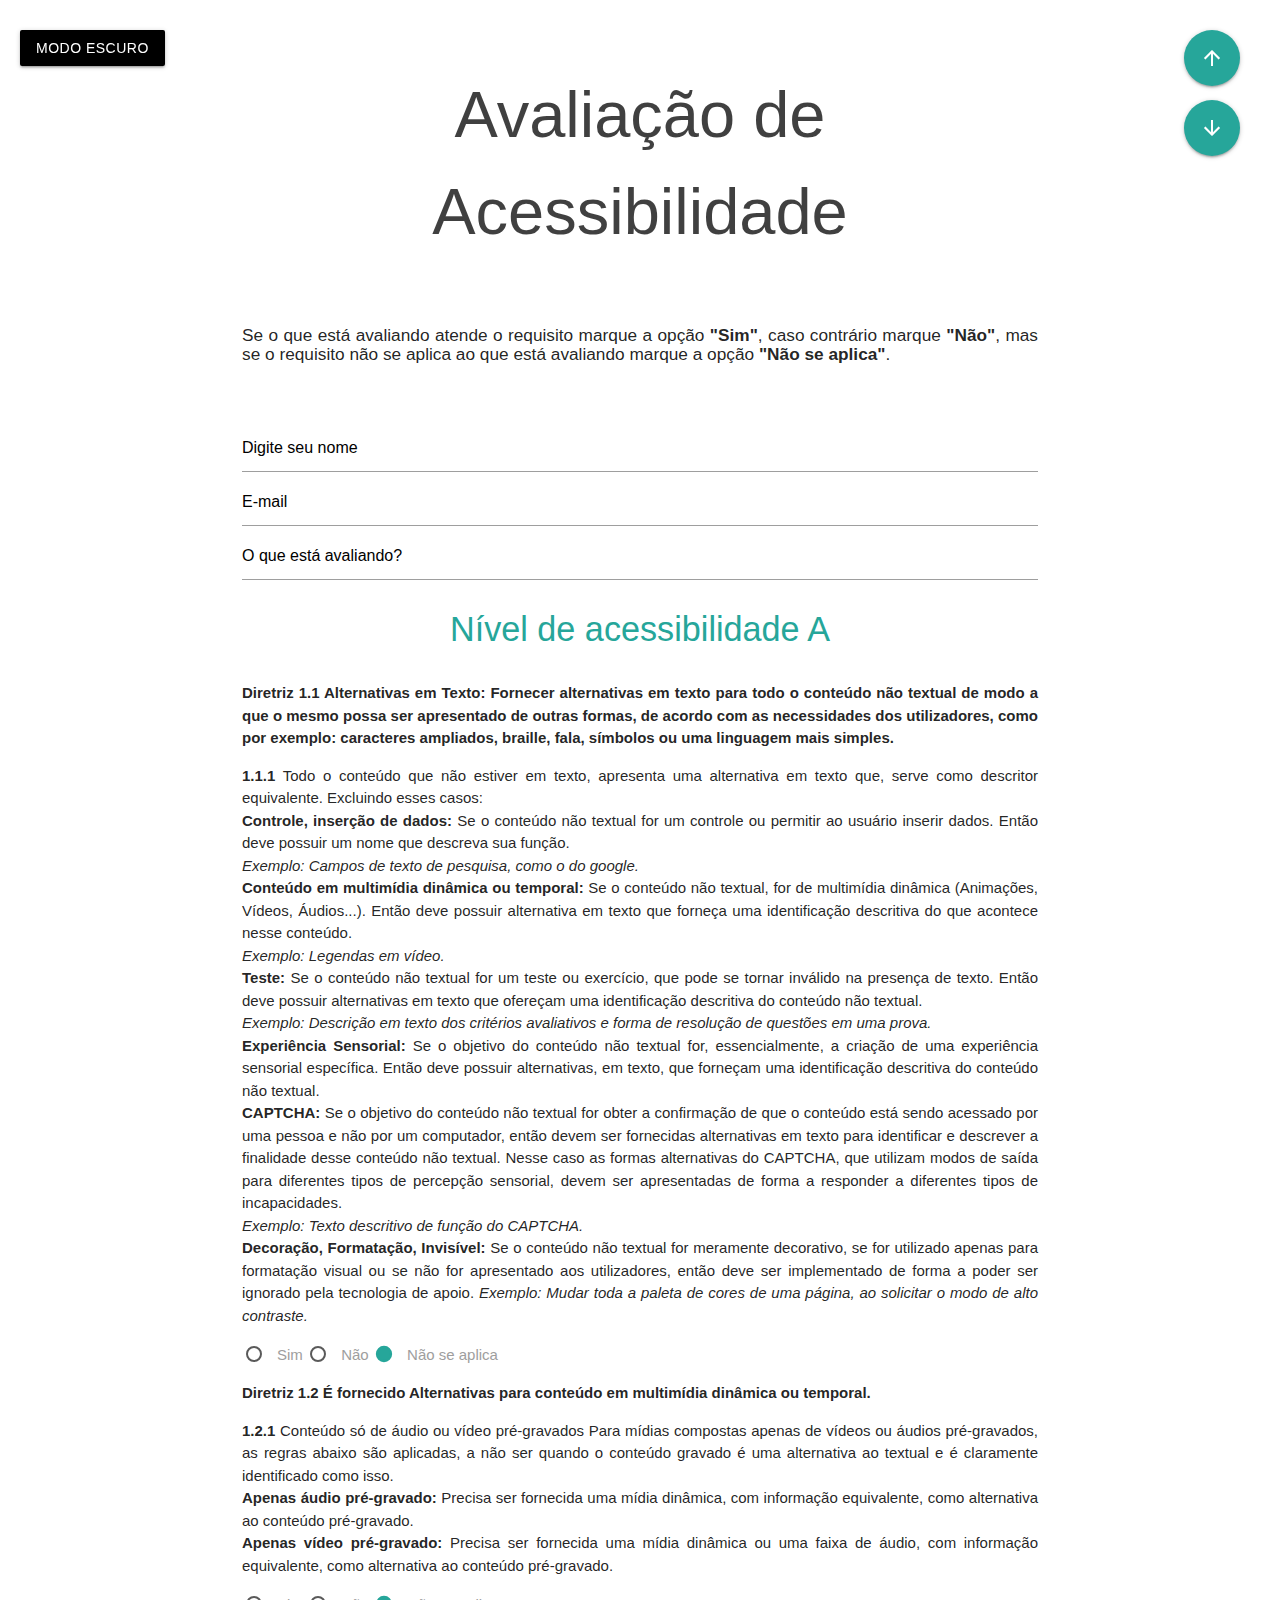
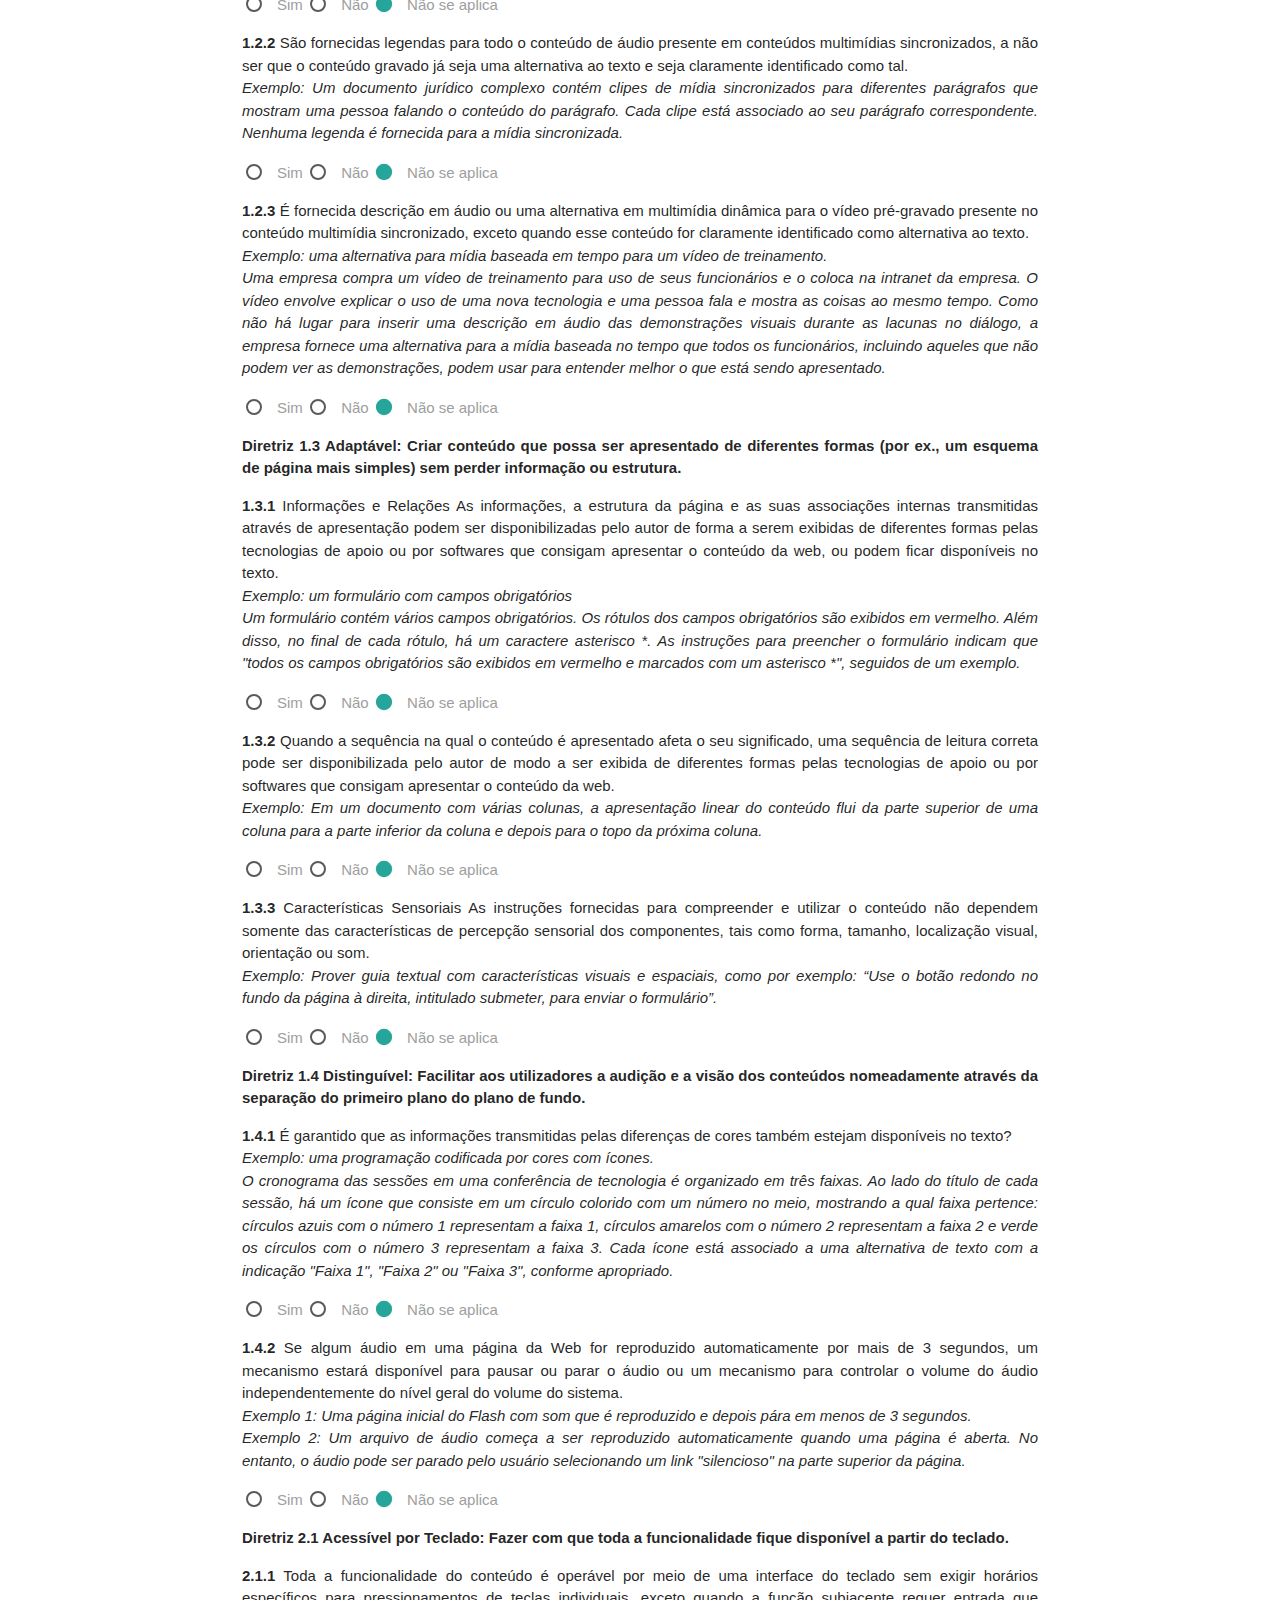
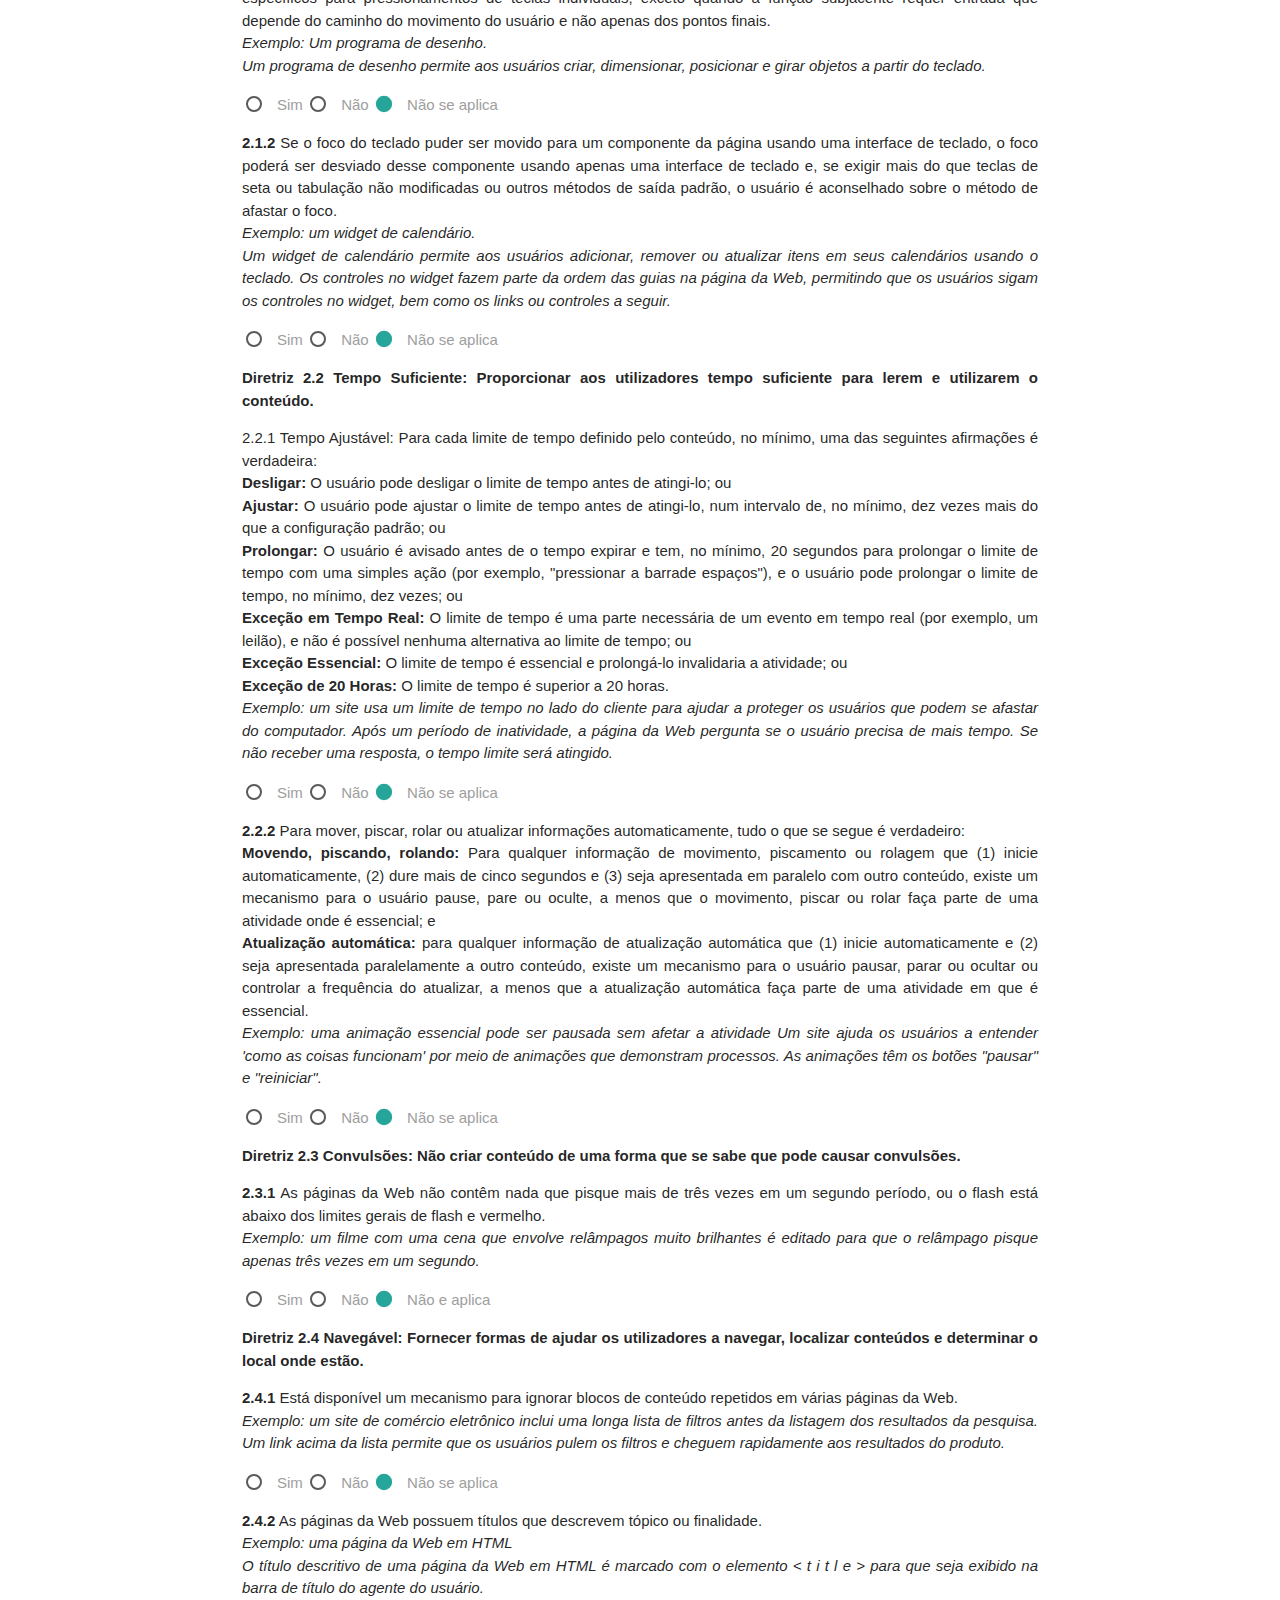
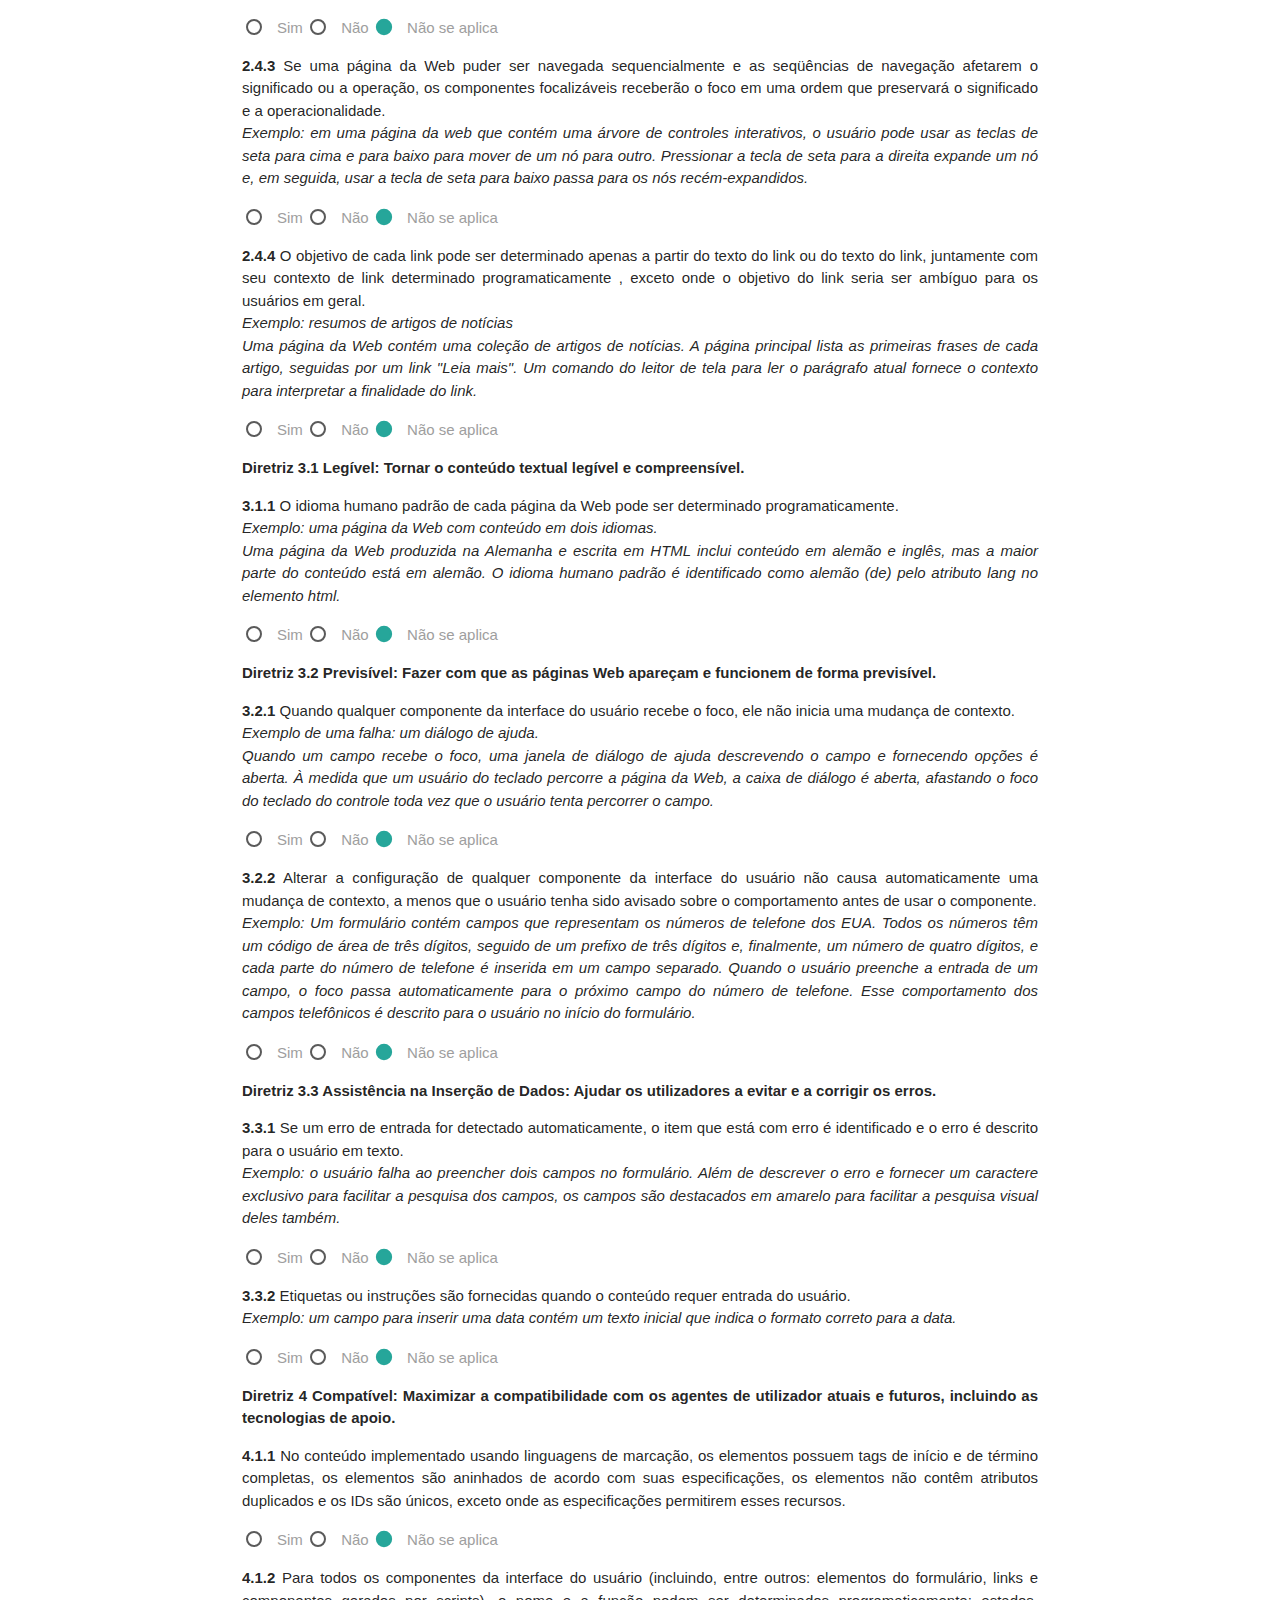
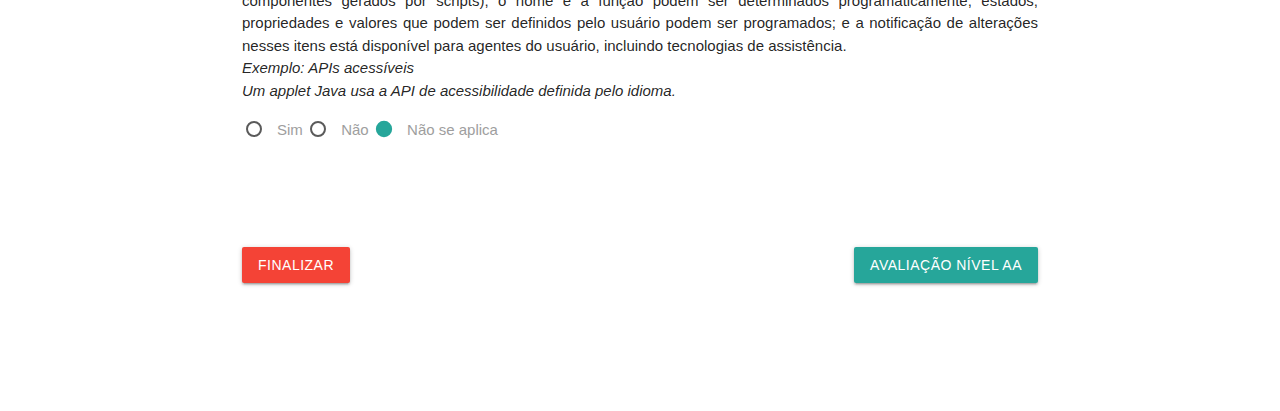
==== commit f89b36e9: "mod f" ====
--- a/index.html
+++ b/index.html
@@ -10,36 +10,35 @@
 
 	</head>
 
-	<body background="7.jpg">
+	<body background="5.jpg">
 
 	<script src="jquery.js"></script>
 
 	<!--<script>
-
 		$(function(){
-			alert('homem de ferro melhor vingador');
+			alert('HOMEM DE FERRO É O MELHOR VINGADOR');
 		});
-
 	</script>
-    -->
+	--> 
 
 	<button id="md"class="btn waves-effect waves-light black" type="submit" name="action">Modo Escuro</button>
 	<a id="top" class="btn-floating btn-large waves-effect waves-light"><i class="medium material-icons">arrow_downward</i></a>
-	<a id="xop" class="btn-floating btn-large waves-effect waves-light"><i class="medium material-icons">arrow_upward</i></a>
+	<a id="nop" class="btn-floating btn-large waves-effect waves-light"><i class="medium material-icons">arrow_upward</i></a>
 
 	<div class="meio">
 		<form action="">
 		<font face="arial">
 
-		<div class="a"><h1>Avaliação de acessibilidade</h1>
-			<text align="justify"><font size="2"><h6><p>Se o que está avaliando atende o requisito marque a opção <b>"Sim"</b>, caso contrário marque <b>"Não"</b>, mas se o requisito não se aplica ao que está avaliando marque a opção <b>"Não se aplica"</b>.</h6></font></text>
+		<div class="a">
+			<p class="titulo typing-animation">Avaliação de Acessibilidade</p>
+			<text align="justify"><font size="2"><h6><p>Se o que está avaliando atende o requisito marque a opção <b>"Sim"</b>, caso contrário marque <b>"Não"</b>, mas se o requisito não se aplica ao que está avaliando marque a opção <b>"Não se aplica"</b>.</h6></font></text><br><br>
 		</div>
 
-	<input name="q" class="textbox" onfocus="if (this.value=='Digite seu nome') this.value = ''" onblur="if (this.value=='') this.value = 'Digite seu nome' "type="text" value="Digite seu nome">
-	<input name="p" class="textbox" onfocus="if (this.value=='E-mail') this.value = ''" onblur="if (this.value=='') this.value = 'E-mail'" type="text" value="E-mail">
-	<input name="j" class="textbox" onfocus="if ( this.value=='O que está avaliando?') this.value = ''" onblur="if (this.value=='') this.value = 'O que está avaliando?'" type="text" value="O que está avaliando?">
+	<input name="q" class="textbox" onfocus=" if (this.value=='Digite seu nome') this.value = ''" onblur="if (this.value=='') this.value = 'Digite seu nome' "type="text" value="Digite seu nome">
+	<input name="p" class="textbox" onfocus=" if (this.value=='E-mail') this.value = ''" onblur="if (this.value=='') this.value = 'E-mail'" type="text" value="E-mail">
+	<input name="j" class="textbox" onfocus=" if ( this.value=='O que está avaliando?') this.value = ''" onblur="if (this.value=='') this.value = 'O que está avaliando?'" type="text" value="O que está avaliando?">
 	
-		<text align="center"><p><h4><font color="#008080">Nível de acessibilidade A</p></h4></text></font>
+		<text align="center"><p><h4><font color="#26a69a">Nível de acessibilidade A</p></h4></text></font>
 
 		<text align="justify"><p><b>Diretriz 1.1 Alternativas em Texto: Fornecer alternativas em texto para todo o conteúdo não textual de modo a que o mesmo possa ser apresentado de outras formas, de acordo com as necessidades dos utilizadores, como por exemplo: caracteres ampliados, braille, fala, símbolos ou uma linguagem mais simples.</b></p></text>
 
--- a/estilo.css
+++ b/estilo.css
@@ -2,20 +2,11 @@
 	
 }
 
-form{
-	animation-name: fade;
-	animation-duration: 3s;
-}
-
-@keyframes fade{
-	from{
-		opacity: 0;
-		transform: scale(0.9);
-	}
-	to{
-		opacity: 1;
-		transform: scale(1);
-	}
+.titulo{
+	text-align: center;
+	font-size: 65px;
+	color: rgba(0,0,0,0.75);
+	margin-top: 20px;
 }
 
 .espaco {
@@ -45,7 +36,7 @@
     top: 100px;
 }
 
-#xop {
+#nop {
     position: fixed;
 	right: 40px;
 	top: 30px;
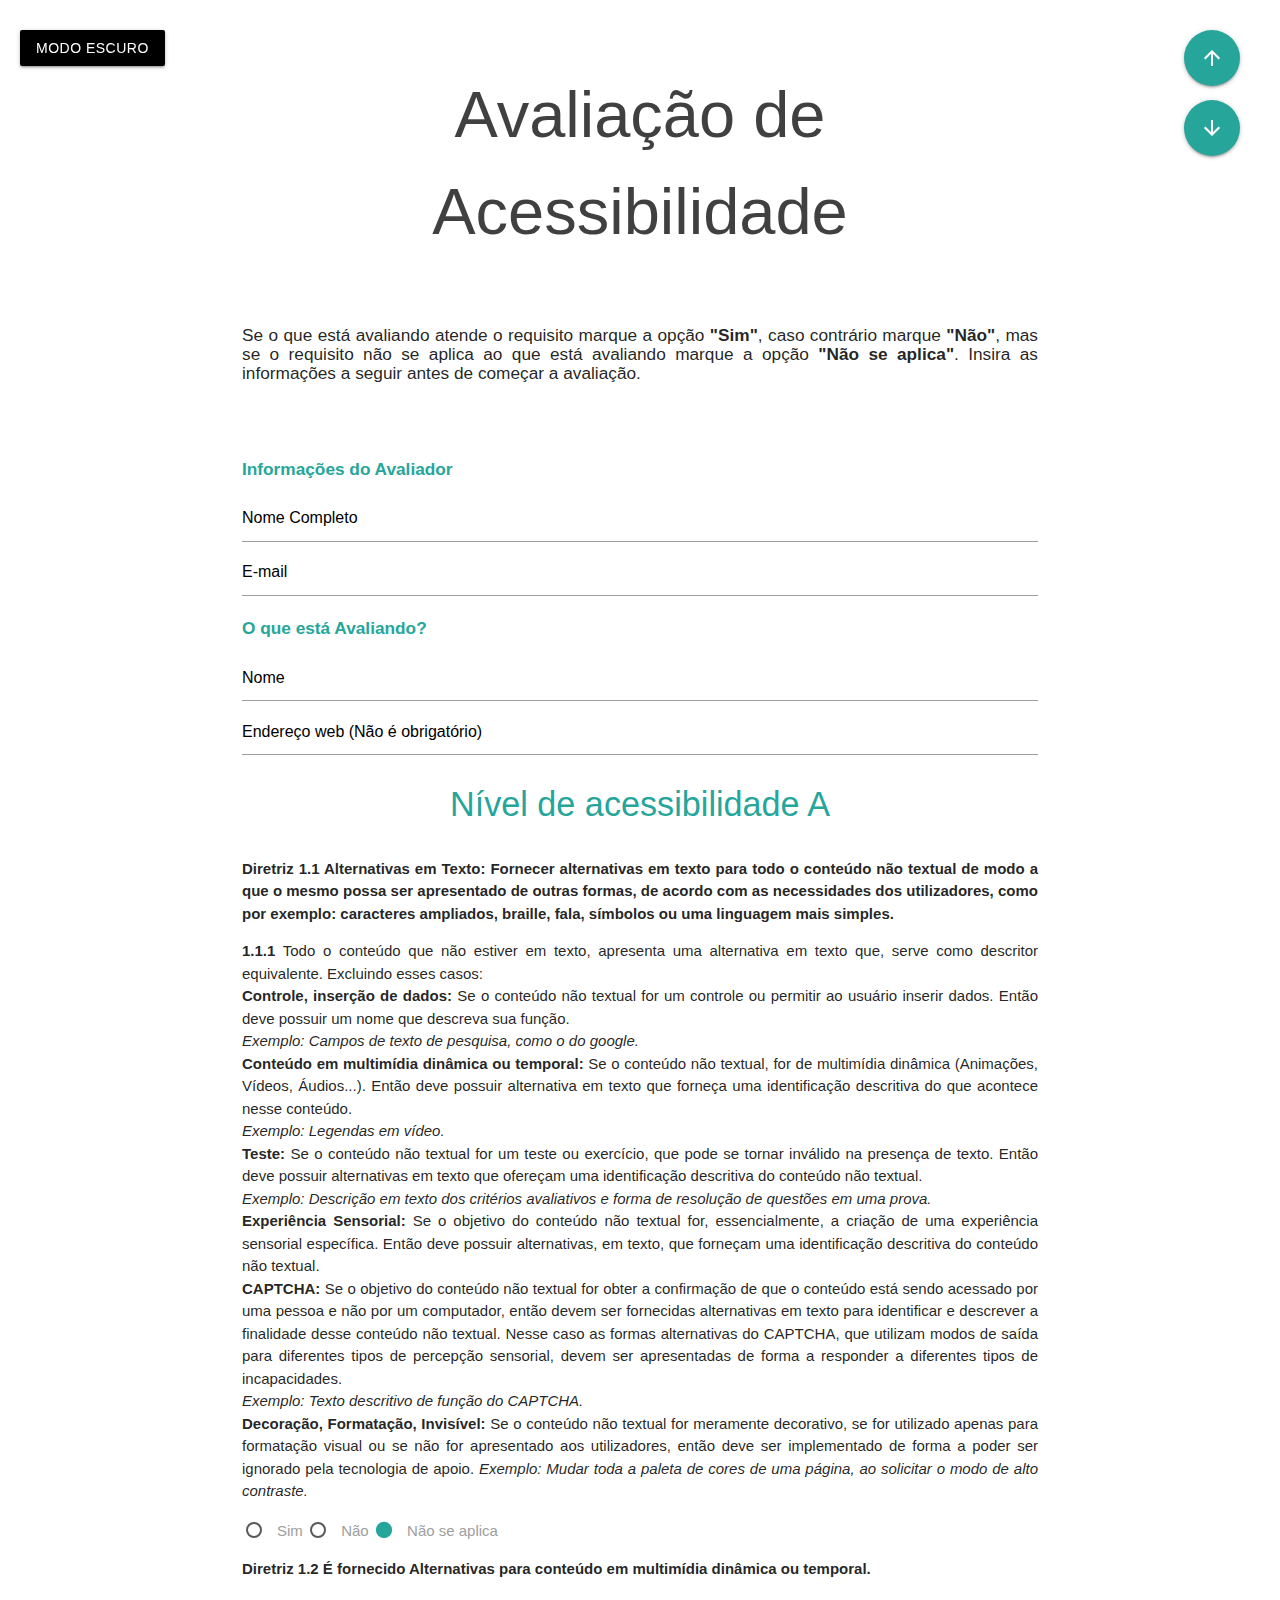
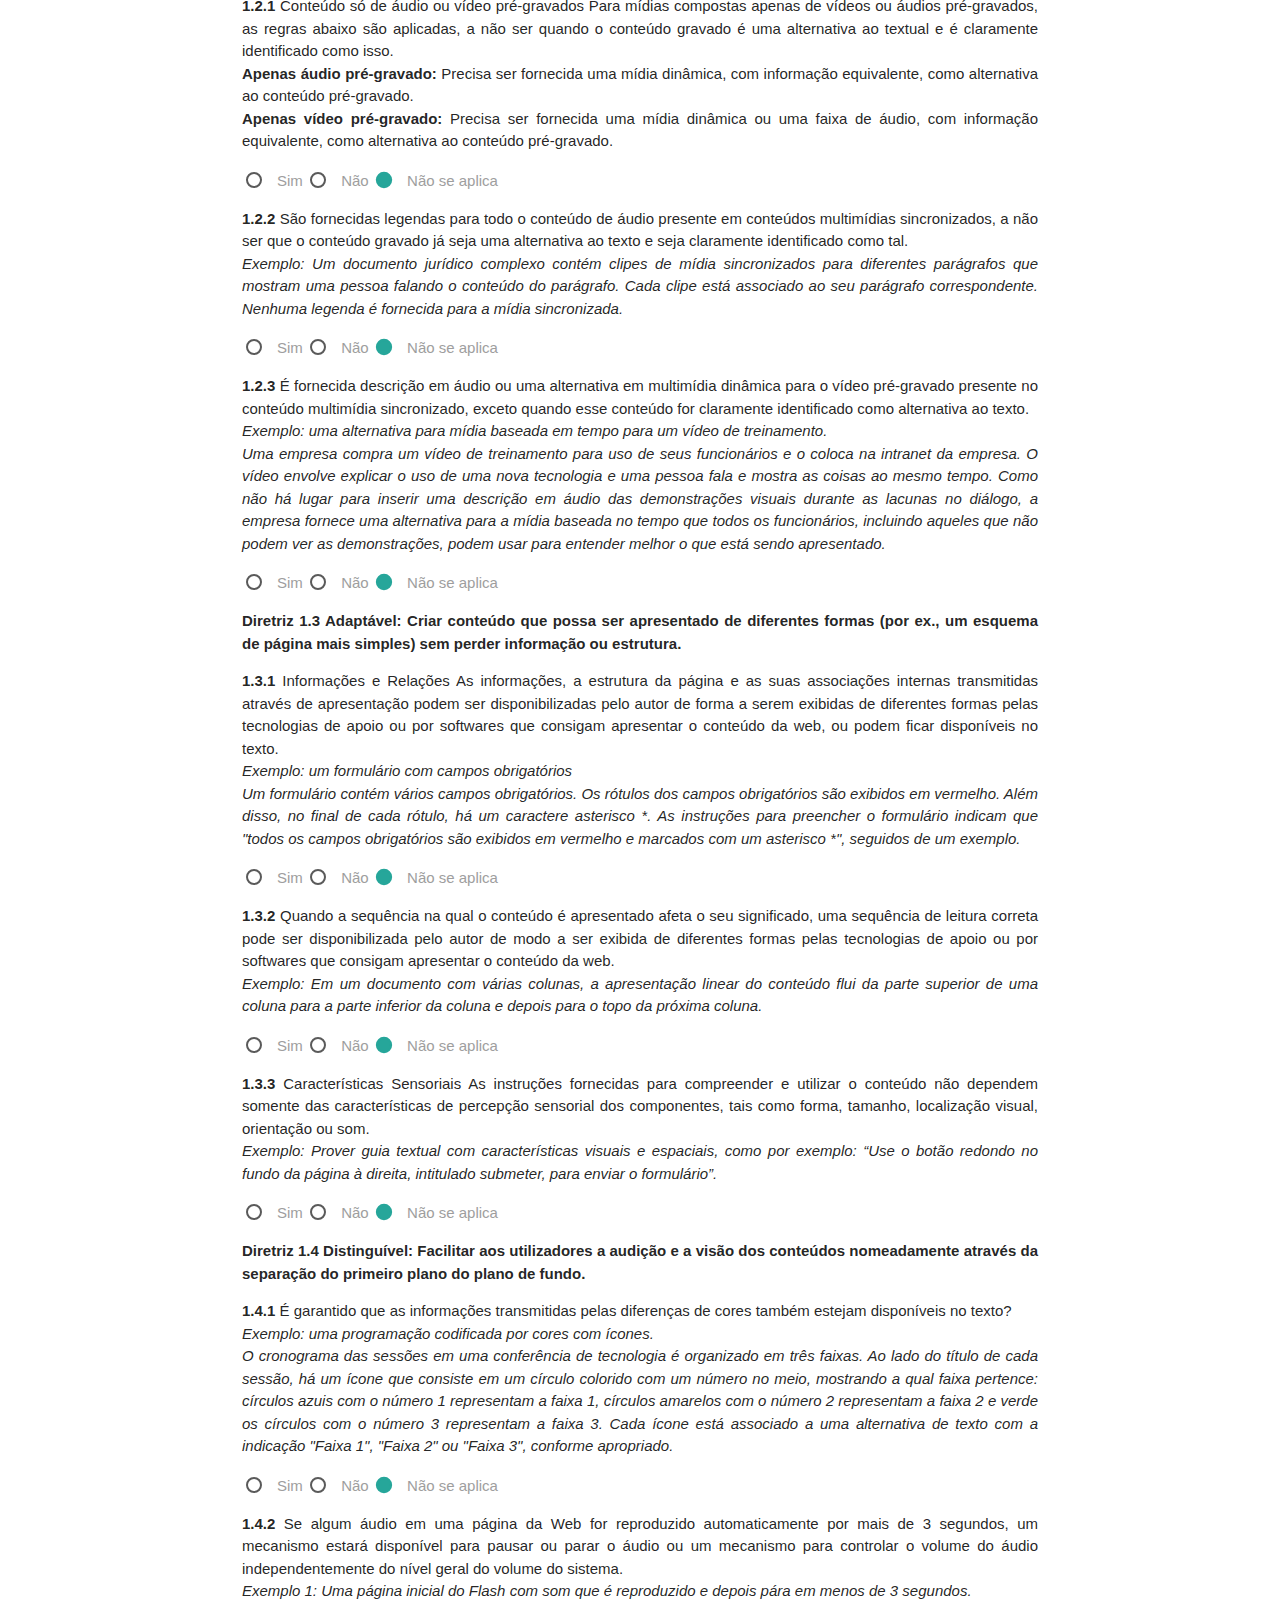
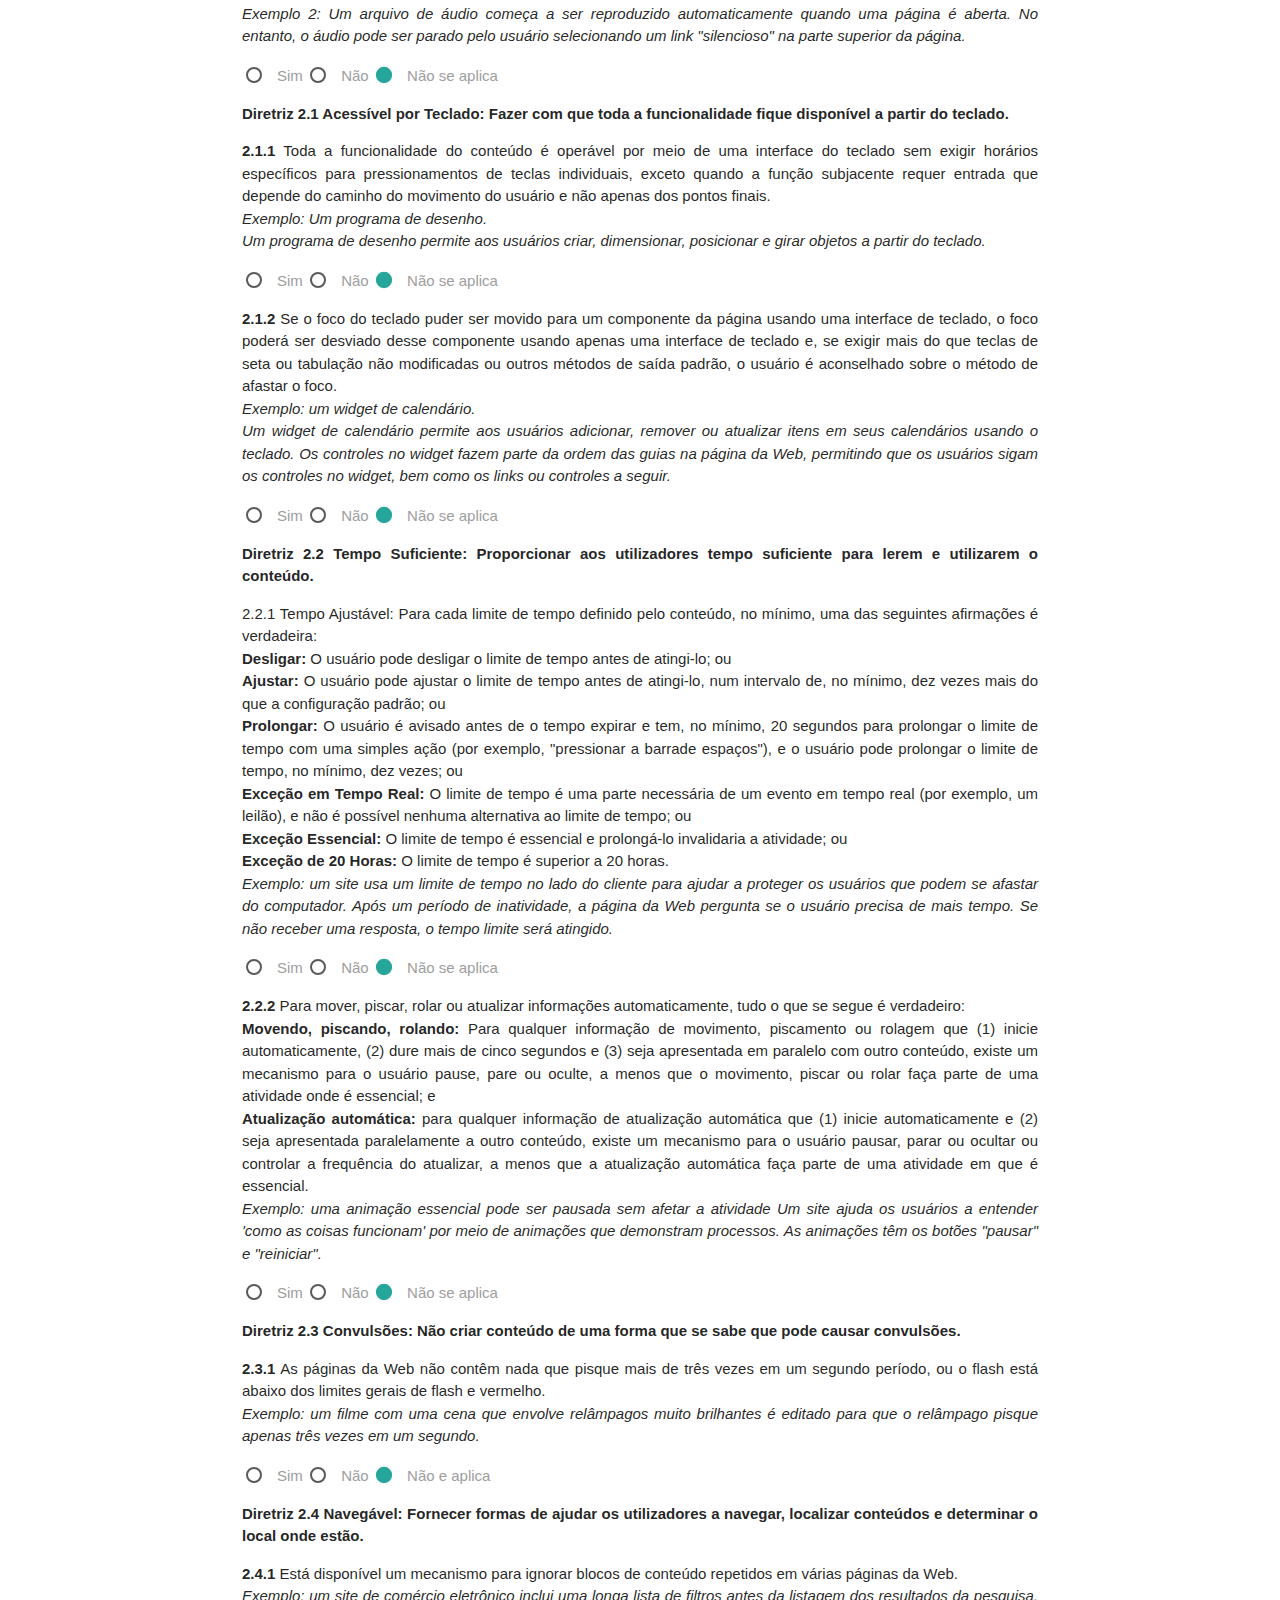
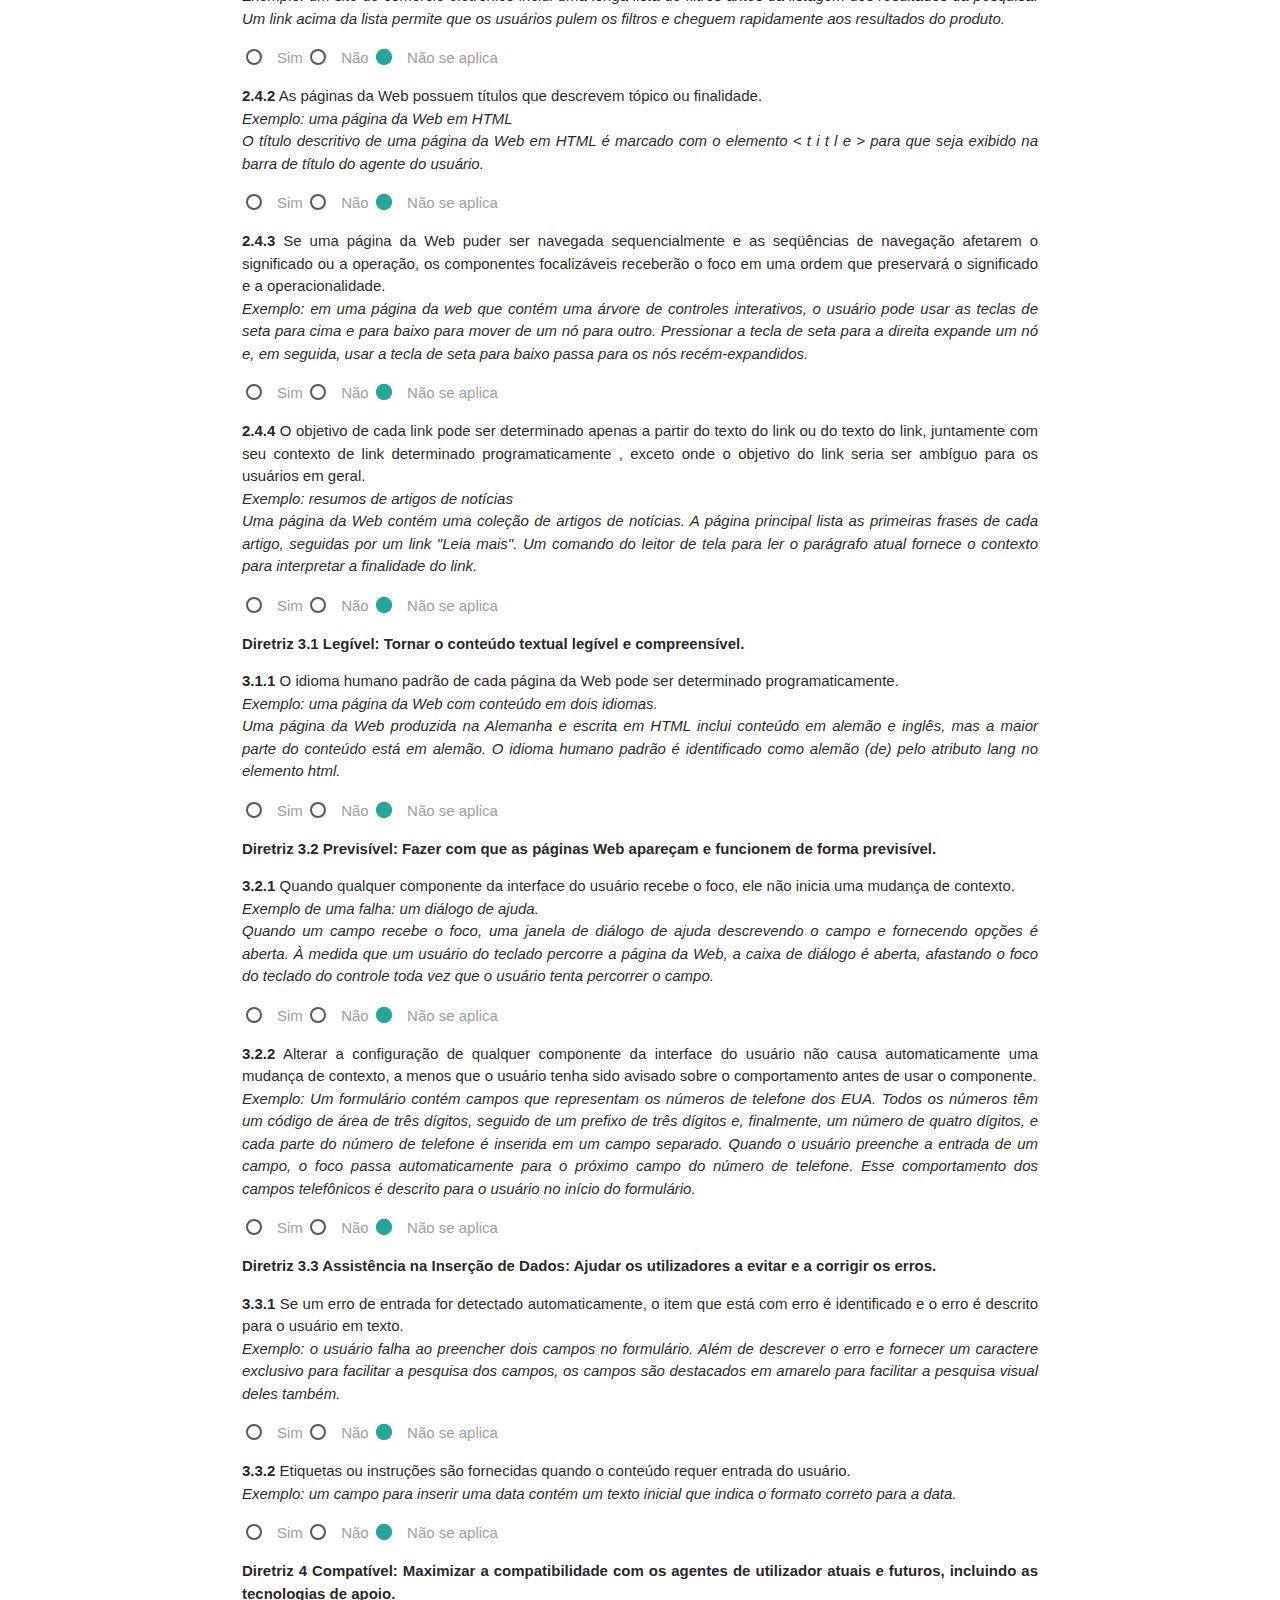
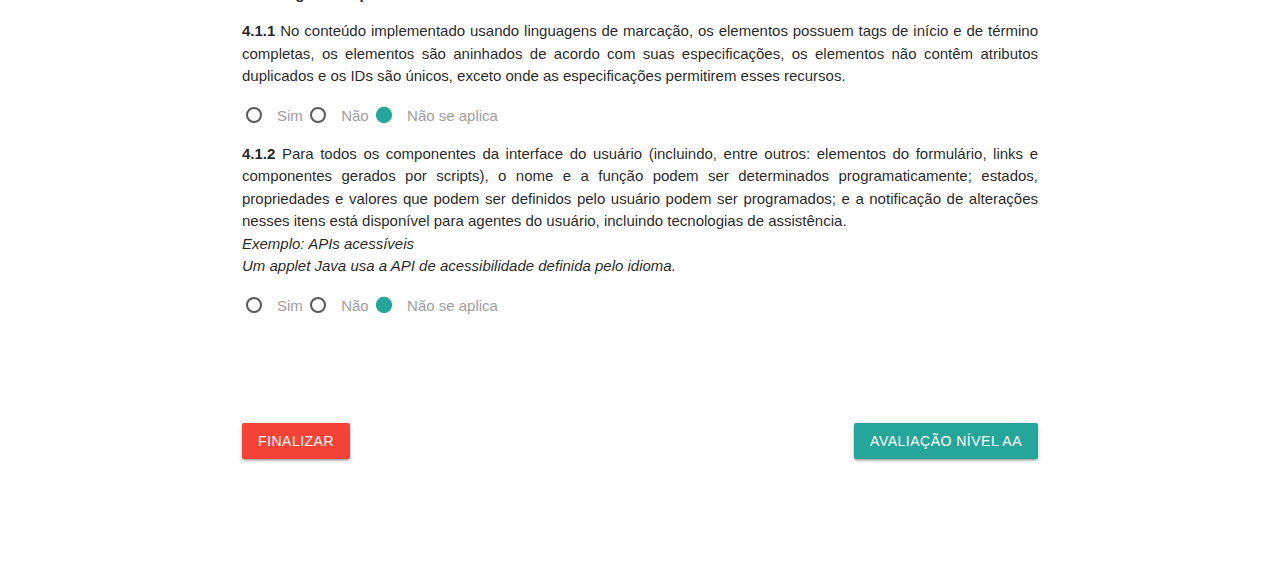
==== commit 7d9a545a: "mod" ====
--- a/index.html
+++ b/index.html
@@ -3,6 +3,7 @@
 <head>
 
 	<meta charset="utf-8">
+	<script type="text/javascript.js" src="javascript.js"></script>
 	<link rel="stylesheet" href="https://cdnjs.cloudflare.com/ajax/libs/materialize/1.0.0/css/materialize.min.css">
 	<link rel="stylesheet" type="text/css" href="estilo.css">
 	<link href="https://fonts.googleapis.com/icon?family=Material+Icons" rel="stylesheet">
@@ -26,18 +27,23 @@
 	<a id="nop" class="btn-floating btn-large waves-effect waves-light"><i class="medium material-icons">arrow_upward</i></a>
 
 	<div class="meio">
-		<form action="">
+		<form name="form" method="post" action="page.html>
 		<font face="arial">
 
 		<div class="a">
 			<p class="titulo typing-animation">Avaliação de Acessibilidade</p>
-			<text align="justify"><font size="2"><h6><p>Se o que está avaliando atende o requisito marque a opção <b>"Sim"</b>, caso contrário marque <b>"Não"</b>, mas se o requisito não se aplica ao que está avaliando marque a opção <b>"Não se aplica"</b>.</h6></font></text><br><br>
+			<text align="justify"><font size="2"><h6><p>Se o que está avaliando atende o requisito marque a opção <b>"Sim"</b>, caso contrário marque <b>"Não"</b>, mas se o requisito não se aplica ao que está avaliando marque a opção <b>"Não se aplica"</b>. Insira as informações a seguir antes de começar a avaliação.</h6></font></text><br><br>
 		</div>
-
-	<input name="q" class="textbox" onfocus=" if (this.value=='Digite seu nome') this.value = ''" onblur="if (this.value=='') this.value = 'Digite seu nome' "type="text" value="Digite seu nome">
-	<input name="p" class="textbox" onfocus=" if (this.value=='E-mail') this.value = ''" onblur="if (this.value=='') this.value = 'E-mail'" type="text" value="E-mail">
-	<input name="j" class="textbox" onfocus=" if ( this.value=='O que está avaliando?') this.value = ''" onblur="if (this.value=='') this.value = 'O que está avaliando?'" type="text" value="O que está avaliando?">
 	
+			<text align="left"><p><h6><font color="#26a69a"><b>Informações do Avaliador</b></p></h6></text></font>
+			<input id="inp" name="nomepessoal" class="textbox"  type="text" placeholder="Nome Completo">
+			<input id="ie" name="email" class="textbox"  type="text" placeholder="E-mail">
+			<text align="left"><p><h6><font color="#26a69a"><b>O que está Avaliando?</b></p></h6></text></font>
+			<input id="inc" name="nomeconteudo" class="textbox"  type="text" placeholder="Nome">
+			<input id="iu" name="url" class="textbox" type="text" placeholder="Endereço web (Não é obrigatório)">
+		
+	
+
 		<text align="center"><p><h4><font color="#26a69a">Nível de acessibilidade A</p></h4></text></font>
 
 		<text align="justify"><p><b>Diretriz 1.1 Alternativas em Texto: Fornecer alternativas em texto para todo o conteúdo não textual de modo a que o mesmo possa ser apresentado de outras formas, de acordo com as necessidades dos utilizadores, como por exemplo: caracteres ampliados, braille, fala, símbolos ou uma linguagem mais simples.</b></p></text>
@@ -512,13 +518,25 @@
 			</label>
 		</p>
 
-		<a href="nivelAA.html" class="btn waves-effect waves-light espaco right" target="_self" type="button"> avaliação nível AA </a>
+			<a href="nivelAA.html" class="btn waves-effect waves-light espaco right" target="_self" type="button"> avaliação nível AA </a>
 		
-		<button class="btn waves-effect waves-light red espaco" type="submit" name="action">Finalizar</button>
+			<button class="btn waves-effect waves-light red espaco" type="submit" name="submit" value="Finalizar" onclick="formdata()"> Finalizar </button>
 
 		</font>
 	</form>
 	</div>
+
+	<script>
+
+		function formdata() {
+
+			document.write(document.getElementById("form").elements[0].value):
+			
+			var VarNomePessoal= document.getElementById("inp").value;
+			document.writeln("Nome pessoal: " + inp );
+		}
+
+	</script>
 </body>
 
 </html>
--- a/estilo.css
+++ b/estilo.css
@@ -50,3 +50,7 @@
 
 }
 
+.textbox::-webkit-input-placeholder{
+	color: rgb(0,0,0);
+}
+
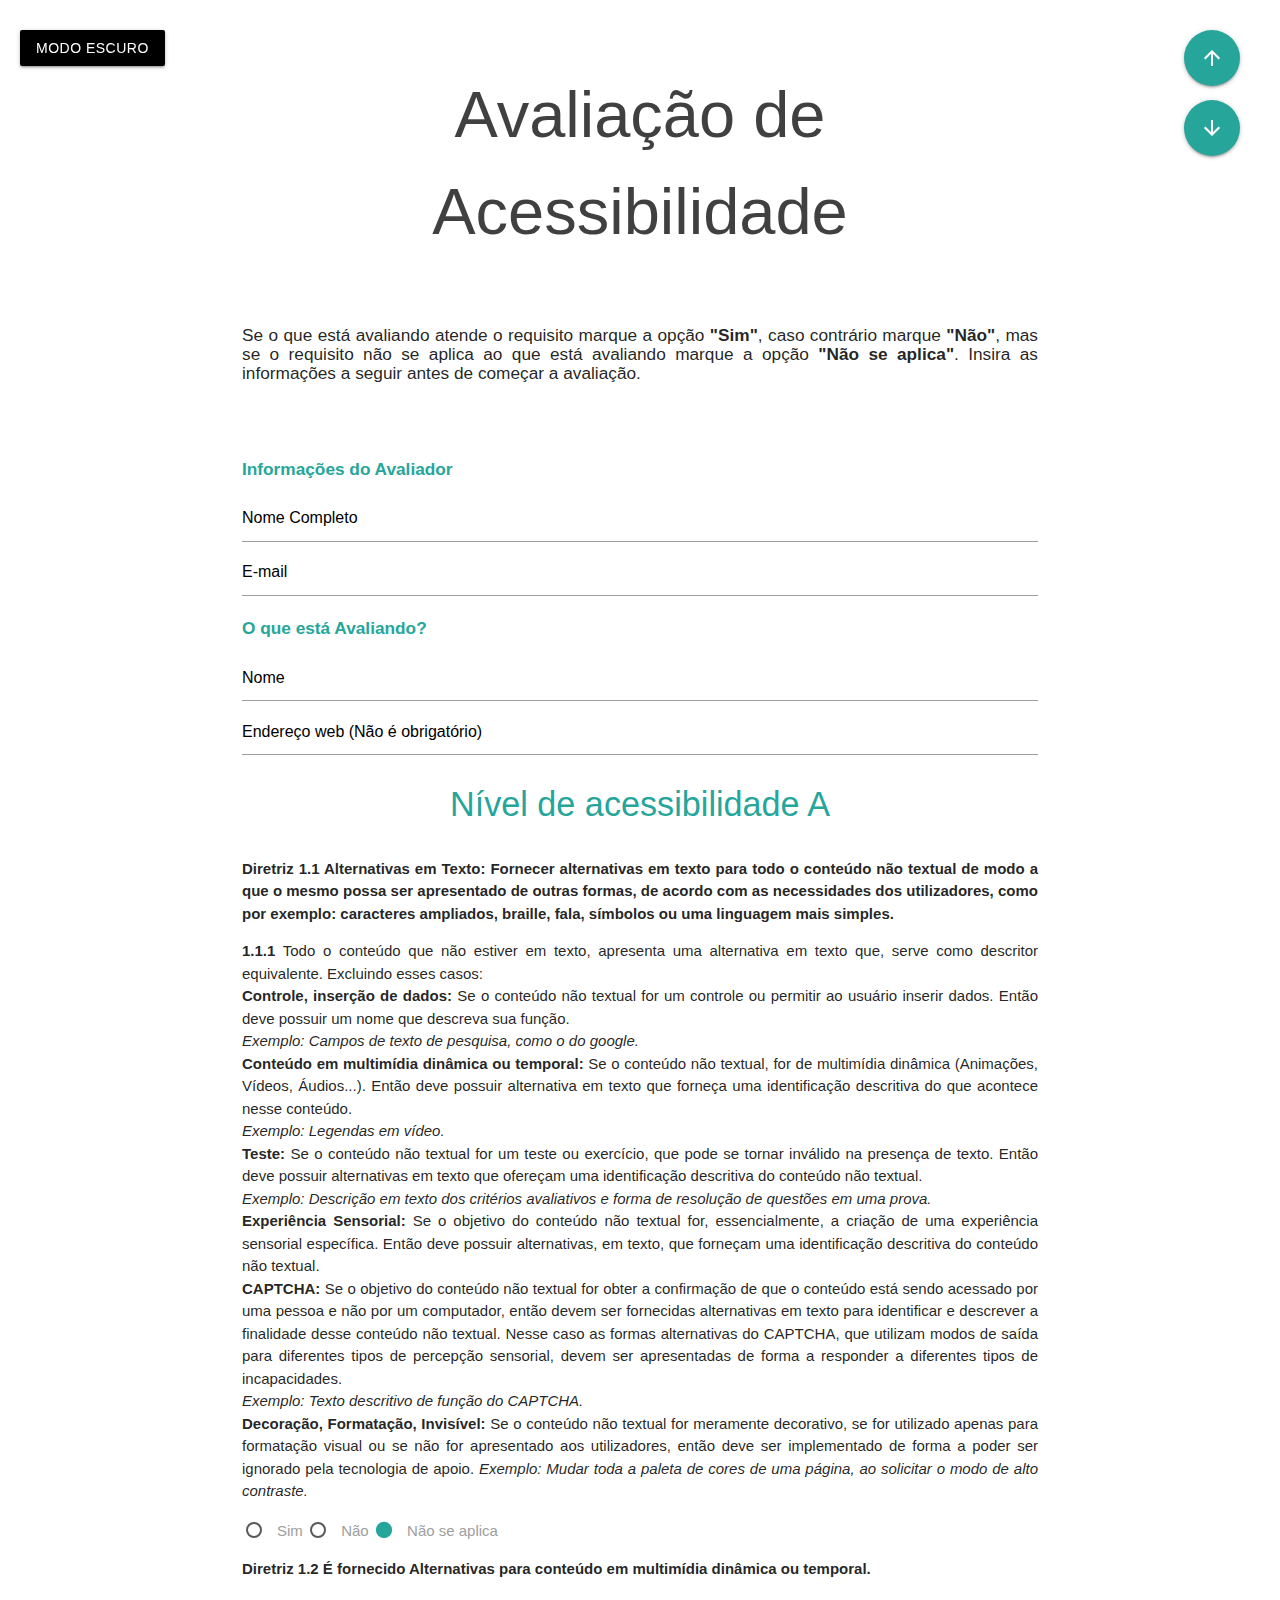
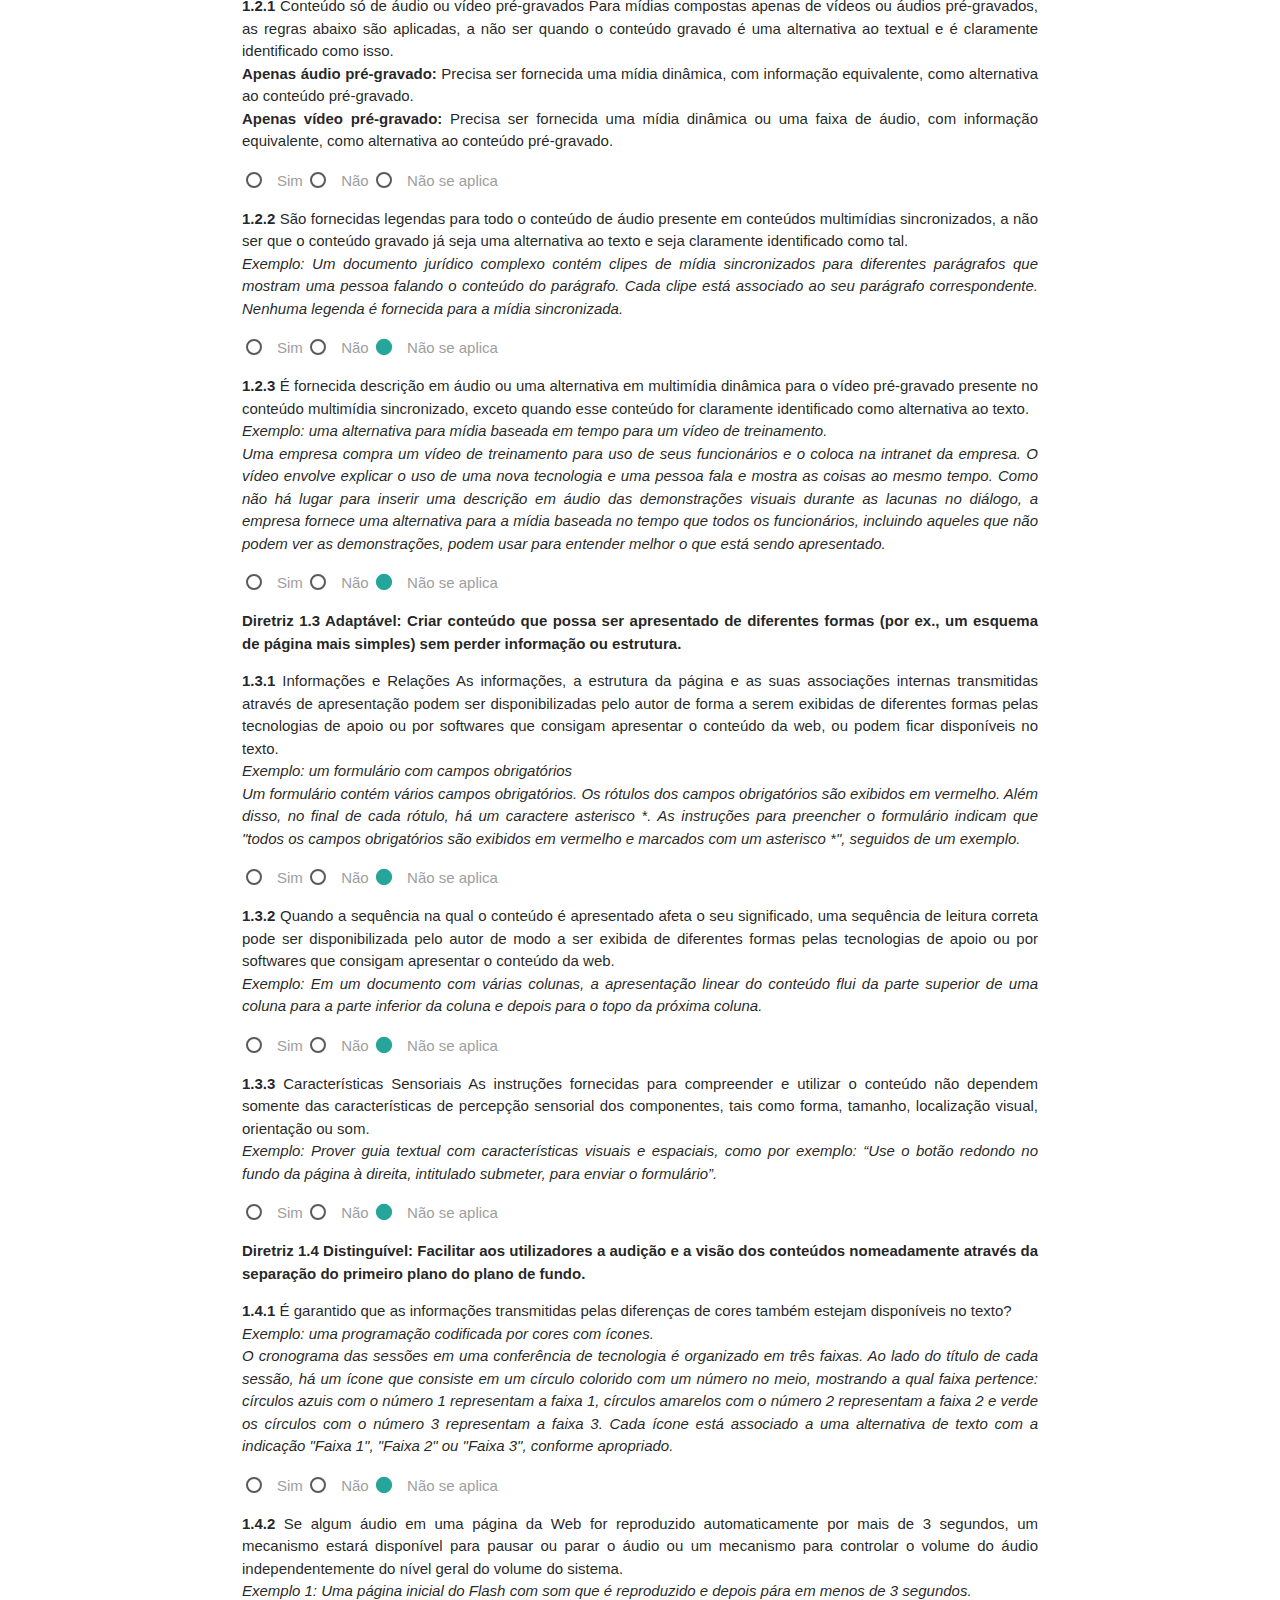
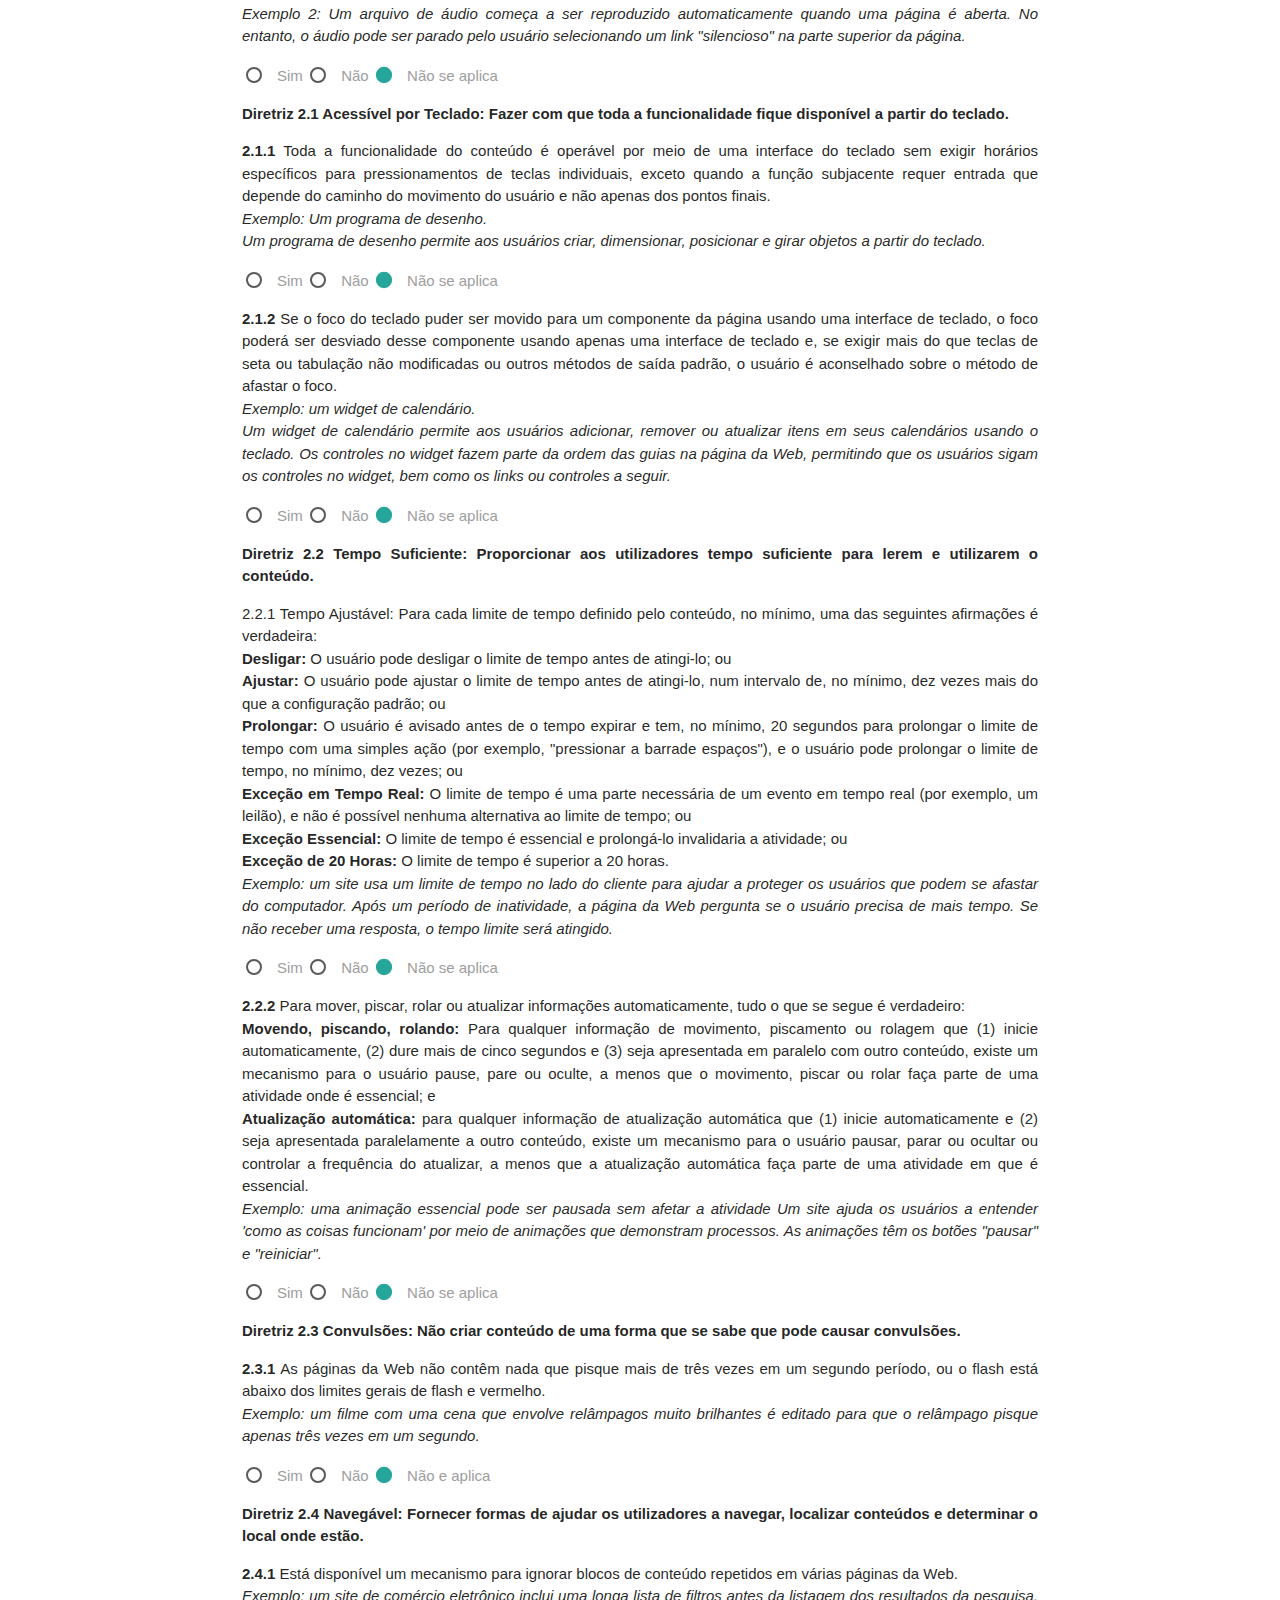
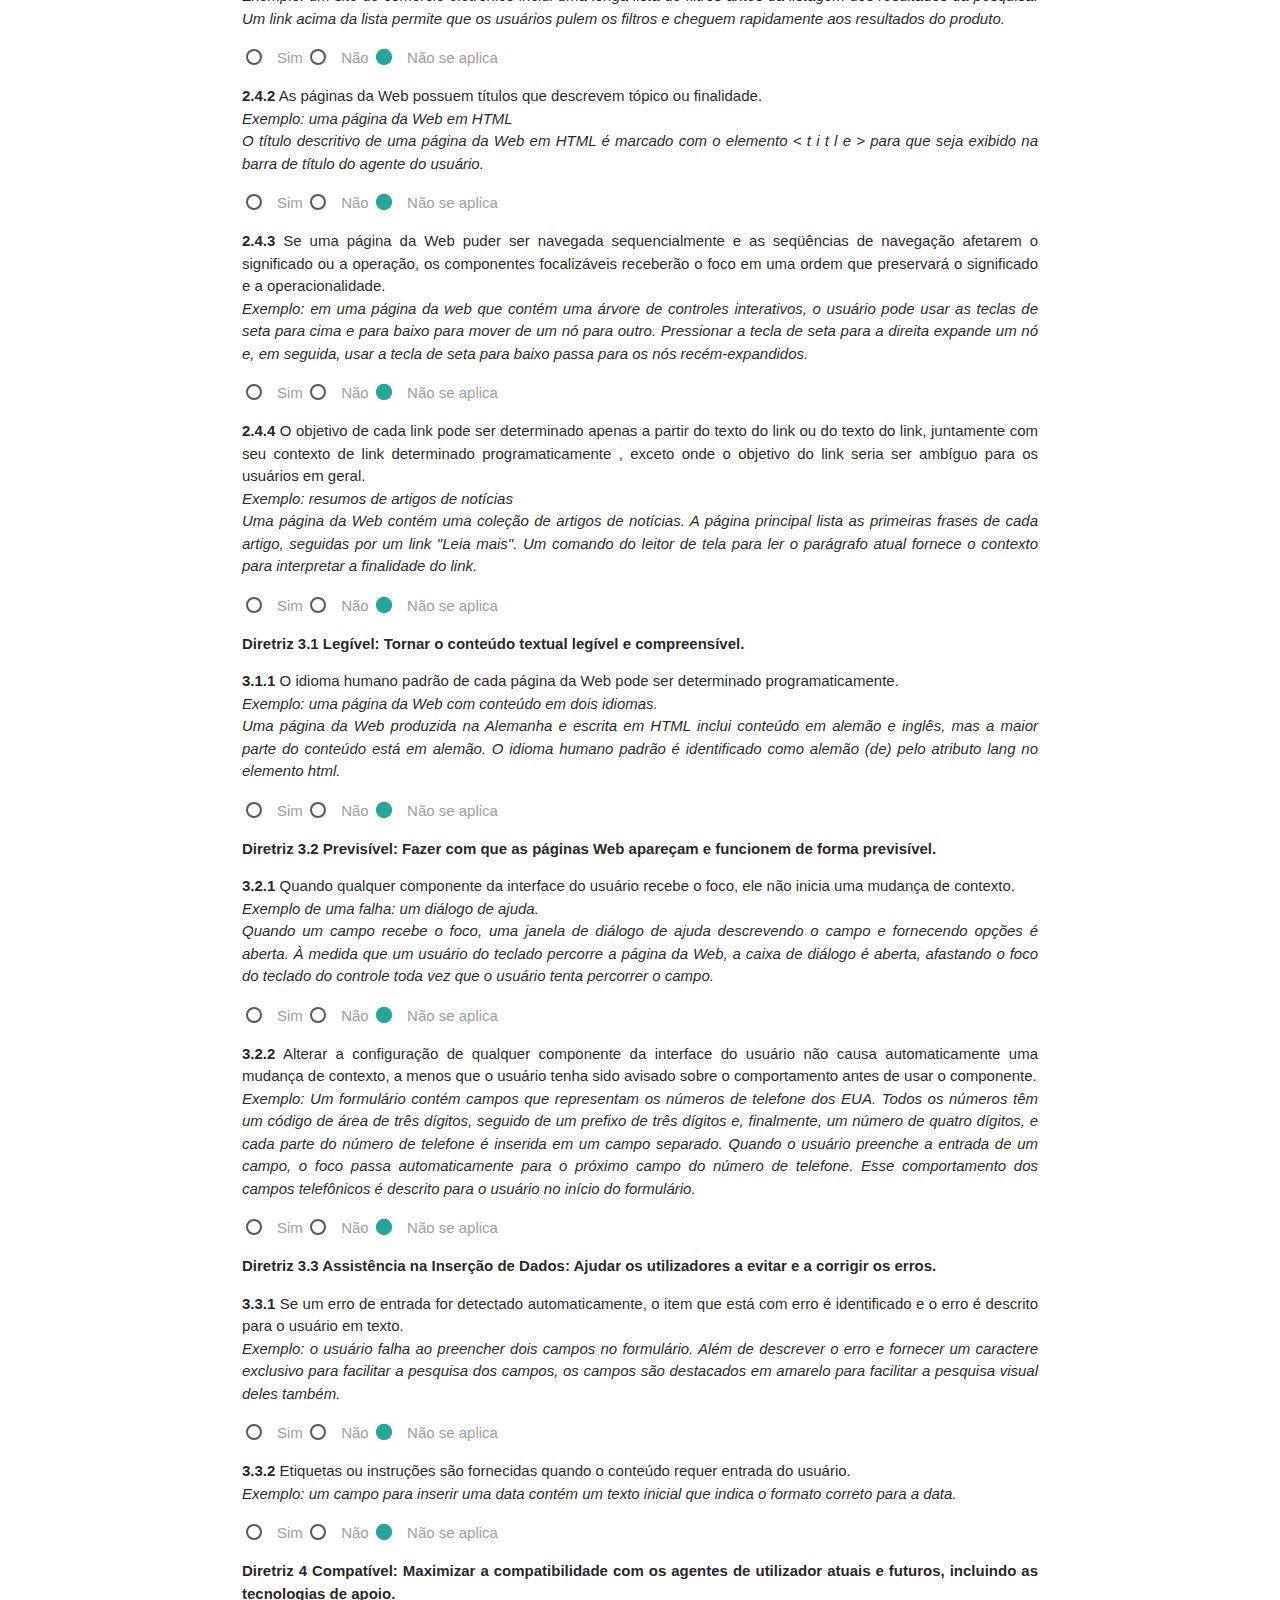
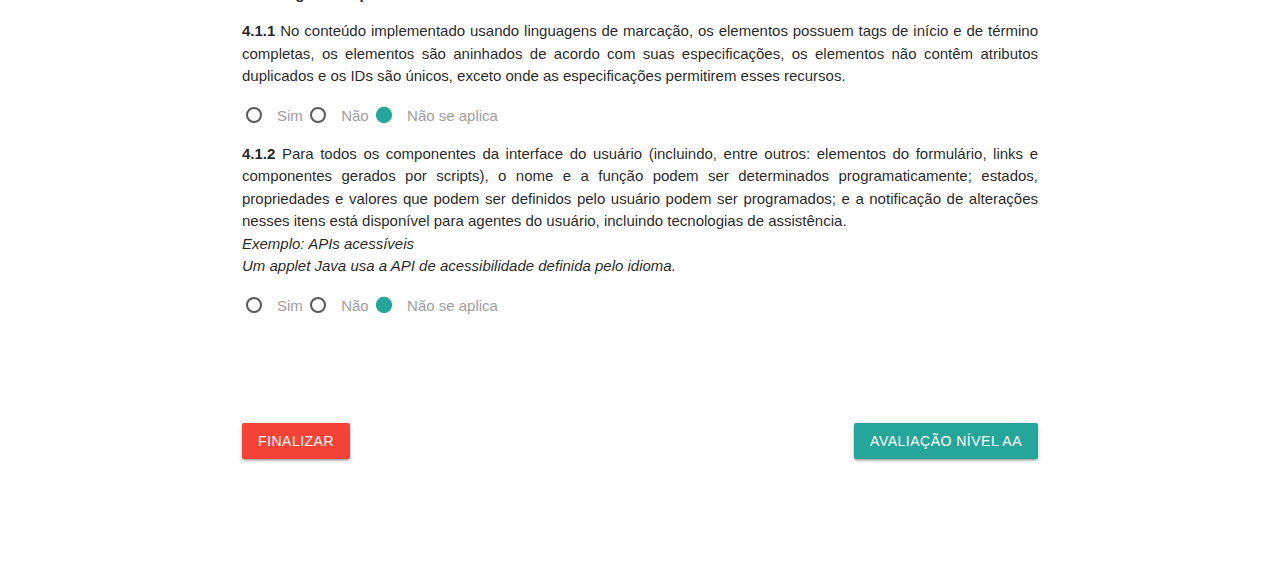
==== commit 7ac72adb: "mod" ====
--- a/index.html
+++ b/index.html
@@ -3,540 +3,542 @@
 <head>
 
 	<meta charset="utf-8">
-	<script type="text/javascript.js" src="javascript.js"></script>
 	<link rel="stylesheet" href="https://cdnjs.cloudflare.com/ajax/libs/materialize/1.0.0/css/materialize.min.css">
 	<link rel="stylesheet" type="text/css" href="estilo.css">
 	<link href="https://fonts.googleapis.com/icon?family=Material+Icons" rel="stylesheet">
+	<script src="jquery.js"></script>
+	<script type="text/javascript" src="javascript.js"></script>
 	<title>Avaliação de acessibilidade</title>
 
-	</head>
-
-	<body background="5.jpg">
-
-	<script src="jquery.js"></script>
-
-	<!--<script>
+</head>
+
+<body background="5.jpg">
+
+	<script>
+
 		$(function(){
 			alert('HOMEM DE FERRO É O MELHOR VINGADOR');
 		});
+
 	</script>
-	--> 
+	
 
 	<button id="md"class="btn waves-effect waves-light black" type="submit" name="action">Modo Escuro</button>
-	<a id="top" class="btn-floating btn-large waves-effect waves-light"><i class="medium material-icons">arrow_downward</i></a>
-	<a id="nop" class="btn-floating btn-large waves-effect waves-light"><i class="medium material-icons">arrow_upward</i></a>
+	<a id="cima" class="btn-floating btn-large waves-effect waves-light btnNavegacao"><i class="medium material-icons">arrow_downward</i></a>
+	<a id="baixo" class="btn-floating btn-large waves-effect waves-light btnNavegacao"><i class="medium material-icons">arrow_upward</i></a>
 
 	<div class="meio">
-		<form name="form" method="post" action="page.html>
+
+		<form name="form" method="post" action="page.html">
 		<font face="arial">
 
-		<div class="a">
-			<p class="titulo typing-animation">Avaliação de Acessibilidade</p>
-			<text align="justify"><font size="2"><h6><p>Se o que está avaliando atende o requisito marque a opção <b>"Sim"</b>, caso contrário marque <b>"Não"</b>, mas se o requisito não se aplica ao que está avaliando marque a opção <b>"Não se aplica"</b>. Insira as informações a seguir antes de começar a avaliação.</h6></font></text><br><br>
-		</div>
+			<div id="top" class="a">
+				<p class="titulo">Avaliação de Acessibilidade</p>
+				<text align="justify"><font size="2"><h6><p>Se o que está avaliando atende o requisito marque a opção <b>"Sim"</b>, caso contrário marque <b>"Não"</b>, mas se o requisito não se aplica ao que está avaliando marque a opção <b>"Não se aplica"</b>. Insira as informações a seguir antes de começar a avaliação.</h6></font></text><br><br>
+			</div>
 	
 			<text align="left"><p><h6><font color="#26a69a"><b>Informações do Avaliador</b></p></h6></text></font>
-			<input id="inp" name="nomepessoal" class="textbox"  type="text" placeholder="Nome Completo">
-			<input id="ie" name="email" class="textbox"  type="text" placeholder="E-mail">
+			<input id="idnomecompleto" name="nomecompleto" class="textbox"  type="text" placeholder="Nome Completo">
+			<input id="idemail" name="email" class="textbox"  type="text" placeholder="E-mail">
 			<text align="left"><p><h6><font color="#26a69a"><b>O que está Avaliando?</b></p></h6></text></font>
-			<input id="inc" name="nomeconteudo" class="textbox"  type="text" placeholder="Nome">
-			<input id="iu" name="url" class="textbox" type="text" placeholder="Endereço web (Não é obrigatório)">
+			<input id="idnomeconteudo" name="nomeconteudo" class="textbox"  type="text" placeholder="Nome">
+			<input id="idurl" name="url" class="textbox" type="text" placeholder="Endereço web (Não é obrigatório)">
 		
 	
 
-		<text align="center"><p><h4><font color="#26a69a">Nível de acessibilidade A</p></h4></text></font>
-
-		<text align="justify"><p><b>Diretriz 1.1 Alternativas em Texto: Fornecer alternativas em texto para todo o conteúdo não textual de modo a que o mesmo possa ser apresentado de outras formas, de acordo com as necessidades dos utilizadores, como por exemplo: caracteres ampliados, braille, fala, símbolos ou uma linguagem mais simples.</b></p></text>
-
-		<text align="justify"><p><b>1.1.1</b> Todo o conteúdo que não estiver em texto, apresenta uma alternativa em texto que, serve como descritor equivalente. Excluindo esses casos:</br>
-	<b>Controle, inserção de dados:</b> Se o conteúdo não textual for um controle ou permitir ao usuário inserir dados. Então deve possuir um nome que descreva sua função.</br>
-	<i>Exemplo: Campos de texto de pesquisa, como o do google.</i></br>
-	<b>Conteúdo em multimídia dinâmica ou temporal:</b> Se o conteúdo não textual, for de multimídia dinâmica (Animações, Vídeos, Áudios...). Então deve possuir alternativa em texto que forneça uma identificação descritiva do que acontece nesse conteúdo.</br>
-	<i>Exemplo: Legendas em vídeo.</i></br>
-	<b>Teste:</b> Se o conteúdo não textual for um teste ou exercício, que pode se tornar inválido na presença de texto. Então deve possuir alternativas em texto que ofereçam uma identificação descritiva do conteúdo não textual.</br>
-	<i>Exemplo: Descrição em texto dos critérios avaliativos e forma de resolução de questões em uma prova.</i></br>
-	<b>Experiência Sensorial:</b> Se o objetivo do conteúdo não textual for, essencialmente, a criação de uma experiência sensorial específica. Então deve possuir alternativas, em texto, que forneçam uma identificação descritiva do conteúdo não textual.</br>
-	<b>CAPTCHA:</b> Se o objetivo do conteúdo não textual for obter a confirmação de que o conteúdo está sendo acessado por uma pessoa e não por um computador, então devem ser fornecidas alternativas em texto para identificar e descrever a finalidade desse conteúdo não textual. Nesse caso as formas alternativas do CAPTCHA, que utilizam modos de saída para diferentes tipos de percepção sensorial, devem ser apresentadas de forma a responder a diferentes tipos de incapacidades.</br>
-	<i>Exemplo: Texto descritivo de função do CAPTCHA.</i></br>
-	<b>Decoração, Formatação, Invisível:</b> Se o conteúdo não textual for meramente decorativo, se for utilizado apenas para formatação visual ou se não for apresentado aos utilizadores, então deve ser implementado de forma a poder ser ignorado pela tecnologia de apoio.
-	<i>Exemplo: Mudar toda a paleta de cores de uma página, ao solicitar o modo de alto contraste.</i></p></text>
-		<p>
-			<label>
-				<input name="b1" type="radio" checked />
-				<span>Sim</span>
-			</label>
-			<label>
-				<input name="b1" type="radio" checked />
-				<span>Não</span>
-			</label>
-			<label>
-				<input name="b1" type="radio" checked />
-				<span>Não se aplica</span>
-			</label>
-		</p>
-		<text align="justify"><p><b>Diretriz 1.2 É fornecido Alternativas para conteúdo em multimídia dinâmica ou temporal.</b></p>
-		<text align="justify"><p><b>1.2.1</b> Conteúdo só de áudio ou vídeo pré-gravados Para mídias compostas apenas de vídeos ou áudios pré-gravados, as regras abaixo são aplicadas, a não ser quando o conteúdo gravado é uma alternativa ao textual e é claramente identificado como isso.</br>
-	<b>Apenas áudio pré-gravado:</b> Precisa ser fornecida uma mídia dinâmica, com informação equivalente, como alternativa ao conteúdo pré-gravado.</br>
-	<b>Apenas vídeo pré-gravado:</b> Precisa ser fornecida uma mídia dinâmica ou uma faixa de áudio, com informação equivalente, como alternativa ao conteúdo pré-gravado.</p>
-		</text>
-		<p>
-			<label>
-				<input name="b2" type="radio" checked />
-				<span>Sim</span>
-			</label>
-			<label>
-				<input name="b2" type="radio" checked />
-				<span>Não</span>
-			</label>
-			<label>
-				<input name="b2" type="radio" checked />
-				<span>Não se aplica</span>
-			</label>
-		</p>
-		<text align="justify"><p><b>1.2.2</b> São fornecidas legendas para todo o conteúdo de áudio presente em conteúdos multimídias sincronizados, a não ser que o conteúdo gravado já seja uma alternativa ao texto e seja claramente identificado como tal.</br>
-	<i>Exemplo: Um documento jurídico complexo contém clipes de mídia sincronizados para diferentes parágrafos que mostram uma pessoa falando o conteúdo do parágrafo. Cada clipe está associado ao seu parágrafo correspondente. Nenhuma legenda é fornecida para a mídia sincronizada.</i></p>
-		</text>
-		<p>
-			<label>
-				<input name="b3" type="radio" checked />
-				<span>Sim</span>
-			</label>
-			<label>
-				<input name="b3" type="radio" checked />
-				<span>Não</span>
-			</label>
-			<label>
-				<input name="b3" type="radio" checked />
-				<span>Não se aplica</span>
-			</label>
-		</p>
-		<text align="justify"><p><b>1.2.3</b> É fornecida descrição em áudio ou uma alternativa em multimídia dinâmica para o vídeo pré-gravado presente no conteúdo multimídia sincronizado, exceto quando esse conteúdo for claramente identificado como alternativa ao texto.</br>
-	<i>Exemplo: uma alternativa para mídia baseada em tempo para um vídeo de treinamento.</br>
-	Uma empresa compra um vídeo de treinamento para uso de seus funcionários e o coloca na intranet da empresa. O vídeo envolve explicar o uso de uma nova tecnologia e uma pessoa fala e mostra as coisas ao mesmo tempo. Como não há lugar para inserir uma descrição em áudio das demonstrações visuais durante as lacunas no diálogo, a empresa fornece uma alternativa para a mídia baseada no tempo que todos os funcionários, incluindo aqueles que não podem ver as demonstrações, podem usar para entender melhor o que está sendo apresentado.</i>
-</p>
-		</text>
-		<p>
-			<label>
-				<input name="b4" type="radio" checked />
-				<span>Sim</span>
-			</label>
-			<label>
-				<input name="b4" type="radio" checked />
-				<span>Não</span>
-			</label>
-			<label>
-				<input name="b4" type="radio" checked />
-				<span>Não se aplica</span>
-			</label>
-		</p>
-		<text align="justify"><p><b>Diretriz 1.3 Adaptável: Criar conteúdo que possa ser apresentado de diferentes formas (por ex., um esquema de página mais simples) sem perder informação ou estrutura.</b></p></text>
-		<text align="justify"><p><b>1.3.1</b> Informações e Relações As informações, a estrutura da página e as suas associações internas transmitidas através de apresentação podem ser disponibilizadas pelo autor de forma a serem exibidas de diferentes formas pelas tecnologias de apoio ou por softwares que consigam apresentar o conteúdo da web, ou podem ficar disponíveis no texto.</br>
-	<i>Exemplo: um formulário com campos obrigatórios</br>
-	Um formulário contém vários campos obrigatórios. Os rótulos dos campos obrigatórios são exibidos em vermelho. Além disso, no final de cada rótulo, há um caractere asterisco *. As instruções para preencher o formulário indicam que "todos os campos obrigatórios são exibidos em vermelho e marcados com um asterisco *", seguidos de um exemplo.</i></p>
-		</text>
-		<p>
-			<label>
-				<input name="b5" type="radio" checked />
-				<span>Sim</span>
-			</label>
-			<label>
-				<input name="b5" type="radio" checked />
-				<span>Não</span>
-			</label>
-			<label>
-				<input name="b5" type="radio" checked />
-				<span>Não se aplica</span>
-			</label>
-		</p>
-		<text align="justify"><p><b>1.3.2</b> Quando a sequência na qual o conteúdo é apresentado afeta o seu significado, uma sequência de leitura correta pode ser disponibilizada pelo autor de modo a ser exibida de diferentes formas pelas tecnologias de apoio ou por softwares que consigam apresentar o conteúdo da web.</br>
-	<i>Exemplo: Em um documento com várias colunas, a apresentação linear do conteúdo flui da parte superior de uma coluna para a parte inferior da coluna e depois para o topo da próxima coluna.</i></p>
-		</text>
-		<p>
-			<label>
-				<input name="b6" type="radio" checked />
-				<span>Sim</span>
-			</label>
-			<label>
-				<input name="b6" type="radio" checked />
-				<span>Não</span>
-			</label>
-			<label>
-				<input name="b6" type="radio" checked />
-				<span>Não se aplica</span>
-			</label>
-		</p>
-		<text align="justify"><p><b>1.3.3</b> Características Sensoriais As instruções fornecidas para compreender e utilizar o conteúdo não dependem somente das características de percepção sensorial dos componentes, tais como forma, tamanho, localização visual, orientação ou som.</br>
-	<i>Exemplo: Prover guia textual com características visuais e espaciais, como por exemplo: “Use o botão redondo no fundo da página à direita, intitulado submeter, para enviar o formulário”.</i></p>
-		</text>
-		<p>
-			<label>
-				<input name="b7" type="radio" checked />
-				<span>Sim</span>
-			</label>
-			<label>
-				<input name="b7" type="radio" checked />
-				<span>Não</span>
-			</label>
-			<label>
-				<input name="b7" type="radio" checked />
-				<span>Não se aplica</span>
-			</label>
-		</p>
-		<text align="justify"><p><b>Diretriz 1.4 Distinguível: Facilitar aos utilizadores a audição e a visão dos conteúdos nomeadamente através da separação do primeiro plano do plano de fundo.</b></p>
-		<text align="justify"><p><b>1.4.1</b> É garantido que as informações transmitidas pelas diferenças de cores também estejam disponíveis no texto?</br>
-	<i>Exemplo: uma programação codificada por cores com ícones.</br>
-	O cronograma das sessões em uma conferência de tecnologia é organizado em três faixas. Ao lado do título de cada sessão, há um ícone que consiste em um círculo colorido com um número no meio, mostrando a qual faixa pertence: círculos azuis com o número 1 representam a faixa 1, círculos amarelos com o número 2 representam a faixa 2 e verde os círculos com o número 3 representam a faixa 3. Cada ícone está associado a uma alternativa de texto com a indicação "Faixa 1", "Faixa 2" ou "Faixa 3", conforme apropriado.</i></p>
-		</text>
-		<p>
-			<label>
-				<input name="b8" type="radio" checked />
-				<span>Sim</span>
-			</label>
-			<label>
-				<input name="b8" type="radio" checked />
-				<span>Não</span>
-			</label>
-			<label>
-				<input name="b8" type="radio" checked />
-				<span>Não se aplica</span>
-			</label>
-		</p>
-		<text align="justify"><p><b>1.4.2</b> Se algum áudio em uma página da Web for reproduzido automaticamente por mais de 3 segundos, um mecanismo estará disponível para pausar ou parar o áudio ou um mecanismo para controlar o volume do áudio independentemente do nível geral do volume do sistema.</br>
-	<i>Exemplo 1: Uma página inicial do Flash com som que é reproduzido e depois pára em menos de 3 segundos.</br>
-	Exemplo 2: Um arquivo de áudio começa a ser reproduzido automaticamente quando uma página é aberta. No entanto, o áudio pode ser parado pelo usuário selecionando um link "silencioso" na parte superior da página.</i>
-</p>
-		</text>
-		<p>
-			<label>
-				<input name="b9" type="radio" checked />
-				<span>Sim</span>
-			</label>
-			<label>
-				<input name="b9" type="radio" checked />
-				<span>Não</span>
-			</label>
-			<label>
-				<input name="b9" type="radio" checked />
-				<span>Não se aplica</span>
-			</label>
-		</p>
-		<text align="justify"><p><b>Diretriz 2.1 Acessível por Teclado: Fazer com que toda a funcionalidade fique disponível a partir do teclado.</b></p></text>
-		<text align="justify"><p><b>2.1.1</b> Toda a funcionalidade do conteúdo é operável por meio de uma interface do teclado sem exigir horários específicos para pressionamentos de teclas individuais, exceto quando a função subjacente requer entrada que depende do caminho do movimento do usuário e não apenas dos pontos finais.</br>
-	<i>Exemplo: Um programa de desenho.</br>
-	Um programa de desenho permite aos usuários criar, dimensionar, posicionar e girar objetos a partir do teclado.</i></p>
-		</text>
-		<p>
-			<label>
-				<input name="b10" type="radio" checked />
-				<span>Sim</span>
-			</label>
-			<label>
-				<input name="b10" type="radio" checked />
-				<span>Não</span>
-			</label>
-			<label>
-				<input name="b10" type="radio" checked />
-				<span>Não se aplica</span>
-			</label>
-		</p>
-		<text align="justify"><p><b>2.1.2</b> Se o foco do teclado puder ser movido para um componente da página usando uma interface de teclado, o foco poderá ser desviado desse componente usando apenas uma interface de teclado e, se exigir mais do que teclas de seta ou tabulação não modificadas ou outros métodos de saída padrão, o usuário é aconselhado sobre o método de afastar o foco.</br>
-	<i>Exemplo: um widget de calendário.</br>
-	Um widget de calendário permite aos usuários adicionar, remover ou atualizar itens em seus calendários usando o teclado. Os controles no widget fazem parte da ordem das guias na página da Web, permitindo que os usuários sigam os controles no widget, bem como os links ou controles a seguir.</i></p>
-		</text>
-		<p>
-			<label>
-				<input name="b11" type="radio" checked />
-				<span>Sim</span>
-			</label>
-			<label>
-				<input name="b11" type="radio" checked />
-				<span>Não</span>
-			</label>
-			<label>
-				<input name="b11" type="radio" checked />
-				<span>Não se aplica</span>
-			</label>
-		</p>
-		<text align="justify"><p><b>Diretriz 2.2 Tempo Suficiente: Proporcionar aos utilizadores tempo suficiente para lerem e utilizarem o conteúdo.</b></p></text>
-		<text align="justify"><p>2.2.1 Tempo Ajustável: Para cada limite de tempo definido pelo conteúdo, no mínimo, uma das seguintes afirmações é verdadeira:</br>
-		<b>Desligar:</b> O usuário pode desligar o limite de tempo antes de atingi-lo; ou<br/>
-		<b>Ajustar:</b> O usuário pode ajustar o limite de tempo antes de atingi-lo, num intervalo de, no mínimo, dez vezes mais do que a configuração padrão; ou<br/>
-		<b>Prolongar:</b> O usuário é avisado antes de o tempo expirar e tem, no mínimo, 20 segundos para prolongar o limite de tempo com uma simples ação (por exemplo, "pressionar a barrade espaços"), e o usuário pode prolongar o limite de tempo, no mínimo, dez vezes; ou<br/>
-		<b>Exceção em Tempo Real:</b> O limite de tempo é uma parte necessária de um evento em tempo real (por exemplo, um leilão), e não é possível nenhuma alternativa ao limite de tempo; ou<br/>
-		<b>Exceção Essencial:</b> O limite de tempo é essencial e prolongá-lo invalidaria a atividade; ou<br/>
-		<b>Exceção de 20 Horas:</b> O limite de tempo é superior a 20 horas.</br>
-	<i>Exemplo: um site usa um limite de tempo no lado do cliente para ajudar a proteger os usuários que podem se afastar do computador. Após um período de inatividade, a página da Web pergunta se o usuário precisa de mais tempo. Se não receber uma resposta, o tempo limite será atingido.</i></p>
-
-
-		</text>
-		<p>
-			<label>
-				<input name="b12" type="radio" checked />
-				<span>Sim</span>
-			</label>
-			<label>
-				<input name="b12" type="radio" checked />
-				<span>Não</span>
-			</label>
-			<label>
-				<input name="b12" type="radio" checked />
-				<span>Não se aplica</span>
-			</label>
-		</p>
-		<text align="justify"><p><b>2.2.2</b> Para mover, piscar, rolar ou atualizar informações automaticamente, tudo o que se segue é verdadeiro:</br> 
-	<b>Movendo, piscando, rolando:</b> Para qualquer informação de movimento, piscamento ou rolagem que (1) inicie automaticamente, (2) dure mais de cinco segundos e (3) seja apresentada em paralelo com outro conteúdo, existe um mecanismo para o usuário pause, pare ou oculte, a menos que o movimento, piscar ou rolar faça parte de uma atividade onde é essencial; e</br>
-	<b>Atualização automática:</b> para qualquer informação de atualização automática que (1) inicie automaticamente e (2) seja apresentada paralelamente a outro conteúdo, existe um mecanismo para o usuário pausar, parar ou ocultar ou controlar a frequência do atualizar, a menos que a atualização automática faça parte de uma atividade em que é essencial.</br>
-	<i>Exemplo: uma animação essencial pode ser pausada sem afetar a atividade
-	Um site ajuda os usuários a entender 'como as coisas funcionam' por meio de animações que demonstram processos. As animações têm os botões "pausar" e "reiniciar".</i></p>
-		</text>
-		<p>
-			<label>
-				<input name="b13" type="radio" checked />
-				<span>Sim</span>
-			</label>
-			<label>
-				<input name="b13" type="radio" checked />
-				<span>Não</span>
-			</label>
-			<label>
-				<input name="b13" type="radio" checked />
-				<span>Não se aplica</span>
-			</label>
-		</p>
-		<text align="justify"><p><b>Diretriz 2.3 Convulsões: Não criar conteúdo de uma forma que se sabe que pode causar convulsões.</b></p></text>
-		<text align="justify"><p><b>2.3.1</b> As páginas da Web não contêm nada que pisque mais de três vezes em um segundo período, ou o flash está abaixo dos limites gerais de flash e vermelho.</br>
-	<i>Exemplo: um filme com uma cena que envolve relâmpagos muito brilhantes é editado para que o relâmpago pisque apenas três vezes em um segundo.</i></p>
-			</text>
-		<p>
-			<label>
-				<input name="b14" type="radio" checked />
-				<span>Sim</span>
-			</label>
-			<label>
-				<input name="b14" type="radio" checked />
-				<span>Não</span>
-			</label>
-			<label>
-				<input name="b14" type="radio" checked />
-				<span>Não e aplica</span>
-			</label>
-		</p>
-		<text align="justify"><p><b>Diretriz 2.4 Navegável: Fornecer formas de ajudar os utilizadores a navegar, localizar conteúdos e determinar o local onde estão.</b></p></text>
-		<text align="justify"><p><b>2.4.1</b>  Está disponível um mecanismo para ignorar blocos de conteúdo repetidos em várias páginas da Web.</br>
-	<i>Exemplo: um site de comércio eletrônico inclui uma longa lista de filtros antes da listagem dos resultados da pesquisa. Um link acima da lista permite que os usuários pulem os filtros e cheguem rapidamente aos resultados do produto.</i></p>
-		</text>
-		<p>
-			<label>
-				<input name="b15" type="radio" checked />
-				<span>Sim</span>
-			</label>
-			<label>
-				<input name="b15" type="radio" checked />
-				<span>Não</span>
-			</label>
-			<label>
-				<input name="b15" type="radio" checked />
-				<span>Não se aplica</span>
-			</label>
-		</p>
-		<text align="justify"><p><b>2.4.2</b> As páginas da Web possuem títulos que descrevem tópico ou finalidade.</br>
-	<i>Exemplo: uma página da Web em HTML</br>
-	O título descritivo de uma página da Web em HTML é marcado com o elemento < t i t l e > para que seja exibido na barra de título do agente do usuário.</i></p>
-		</text>
-		<p>
-			<label>
-				<input name="b16" type="radio" checked />
-				<span>Sim</span>
-			</label>
-			<label>
-				<input name="b16" type="radio" checked />
-				<span>Não</span>
-			</label>
-			<label>
-				<input name="b16" type="radio" checked />
-				<span>Não se aplica</span>
-			</label>
-		</p>
-		<text align="justify"><p><b>2.4.3</b> Se uma página da Web puder ser navegada sequencialmente e as seqüências de navegação afetarem o significado ou a operação, os componentes focalizáveis ​​receberão o foco em uma ordem que preservará o significado e a operacionalidade.</br>
-	<i>Exemplo: em uma página da web que contém uma árvore de controles interativos, o usuário pode usar as teclas de seta para cima e para baixo para mover de um nó para outro. Pressionar a tecla de seta para a direita expande um nó e, em seguida, usar a tecla de seta para baixo passa para os nós recém-expandidos.</i></p>
-		</text>
-		<p>
-			<label>
-				<input name="b17" type="radio" checked />
-				<span>Sim</span>
-			</label>
-			<label>
-				<input name="b17" type="radio" checked />
-				<span>Não</span>
-			</label>
-			<label>
-				<input name="b17" type="radio" checked />
-				<span>Não se aplica</span>
-			</label>
-		</p>
-		<text align="justify"><p><b>2.4.4</b>  O objetivo de cada link pode ser determinado apenas a partir do texto do link ou do texto do link, juntamente com seu contexto de link determinado programaticamente , exceto onde o objetivo do link seria ser ambíguo para os usuários em geral.</br>
-	<i>Exemplo: resumos de artigos de notícias</br>
-	Uma página da Web contém uma coleção de artigos de notícias. A página principal lista as primeiras frases de cada artigo, seguidas por um link "Leia mais". Um comando do leitor de tela para ler o parágrafo atual fornece o contexto para interpretar a finalidade do link.</i></p>
-		</text>
-		<p>
-			<label>
-				<input name="b18" type="radio" checked />
-				<span>Sim</span>
-			</label>
-			<label>
-				<input name="b18" type="radio" checked />
-				<span>Não</span>
-			</label>
-			<label>
-				<input name="b18" type="radio" checked />
-				<span>Não se aplica</span>
-			</label>
-		</p>
-		<text align="justify"><p><b>Diretriz 3.1 Legível: Tornar o conteúdo textual legível e compreensível.</b></p></text>
-		<text align="justify"><p><b>3.1.1</b> O idioma humano padrão de cada página da Web pode ser determinado programaticamente.</br>
-	<i>Exemplo: uma página da Web com conteúdo em dois idiomas.</br>
-	Uma página da Web produzida na Alemanha e escrita em HTML inclui conteúdo em alemão e inglês, mas a maior parte do conteúdo está em alemão. O idioma humano padrão é identificado como alemão (de) pelo atributo lang no elemento html.</i></p>
-		</text>
-		<p>
-			<label>
-				<input name="b19" type="radio" checked />
-				<span>Sim</span>
-			</label>
-			<label>
-				<input name="b19" type="radio" checked />
-				<span>Não</span>
-			</label>
-			<label>
-				<input name="b19" type="radio" checked />
-				<span>Não se aplica</span>
-			</label>
-		</p>
-		<text align="justify"><p><b>Diretriz 3.2 Previsível: Fazer com que as páginas Web apareçam e funcionem de forma previsível.</b></p></text>
-		<text align="justify"><p><b>3.2.1</b> Quando qualquer componente da interface do usuário recebe o foco, ele não inicia uma mudança de contexto.</br>
-	<i>Exemplo de uma falha: um diálogo de ajuda.</br>
-	Quando um campo recebe o foco, uma janela de diálogo de ajuda descrevendo o campo e fornecendo opções é aberta. À medida que um usuário do teclado percorre a página da Web, a caixa de diálogo é aberta, afastando o foco do teclado do controle toda vez que o usuário tenta percorrer o campo.</i></p>
-		</text>
-		<p>
-			<label>
-				<input name="b20" type="radio" checked />
-				<span>Sim</span>
-			</label>
-			<label>
-				<input name="b20" type="radio" checked />
-				<span>Não</span>
-			</label>
-			<label>
-				<input name="b20" type="radio" checked />
-				<span>Não se aplica</span>
-			</label>
-		</p>
-		<text align="justify"><p><b>3.2.2</b> Alterar a configuração de qualquer componente da interface do usuário não causa automaticamente uma mudança de contexto, a menos que o usuário tenha sido avisado sobre o comportamento antes de usar o componente.</br>
-	<i>Exemplo: Um formulário contém campos que representam os números de telefone dos EUA. Todos os números têm um código de área de três dígitos, seguido de um prefixo de três dígitos e, finalmente, um número de quatro dígitos, e cada parte do número de telefone é inserida em um campo separado. Quando o usuário preenche a entrada de um campo, o foco passa automaticamente para o próximo campo do número de telefone. Esse comportamento dos campos telefônicos é descrito para o usuário no início do formulário.</i></p>
-		</text>
-		<p>
-			<label>
-				<input name="b21" type="radio" checked />
-				<span>Sim</span>
-			</label>
-			<label>
-				<input name="b21" type="radio" checked />
-				<span>Não</span>
-			</label>
-			<label>
-				<input name="b21" type="radio" checked />
-				<span>Não se aplica</span>
-			</label>
-		</p>
-		<text align="justify"><p><b>Diretriz 3.3 Assistência na Inserção de Dados: Ajudar os utilizadores a evitar e a corrigir os erros.</b></p></text>
-		<text align="justify"><p><b>3.3.1</b> Se um erro de entrada for detectado automaticamente, o item que está com erro é identificado e o erro é descrito para o usuário em texto.</br>
-	<i>Exemplo: o usuário falha ao preencher dois campos no formulário. Além de descrever o erro e fornecer um caractere exclusivo para facilitar a pesquisa dos campos, os campos são destacados em amarelo para facilitar a pesquisa visual deles também.</i></p>
-		</text>
-		<p>
-			<label>
-				<input name="b22" type="radio" checked />
-				<span>Sim</span>
-			</label>
-			<label>
-				<input name="b22" type="radio" checked />
-				<span>Não</span>
-			</label>
-			<label>
-				<input name="b22" type="radio" checked />
-				<span>Não se aplica</span>
-			</label>
-		</p>
-		<text align="justify"><p><b>3.3.2</b>  Etiquetas ou instruções são fornecidas quando o conteúdo requer entrada do usuário.</br>
-	<i>Exemplo: um campo para inserir uma data contém um texto inicial que indica o formato correto para a data.</i></p>
-		</text>
-		<p>
-			<label>
-				<input name="b23" type="radio" checked />
-				<span>Sim</span>
-			</label>
-			<label>
-				<input name="b23" type="radio" checked />
-				<span>Não</span>
-			</label>
-			<label>
-				<input name="b23" type="radio" checked />
-				<span>Não se aplica</span>
-			</label>
-		</p>
-		<text align="justify"><p><b>Diretriz 4 Compatível: Maximizar a compatibilidade com os agentes de utilizador atuais e futuros, incluindo as tecnologias de apoio.</b></p></text>
-		<text align="justify"><p><b>4.1.1</b> No conteúdo implementado usando linguagens de marcação, os elementos possuem tags de início e de término completas, os elementos são aninhados de acordo com suas especificações, os elementos não contêm atributos duplicados e os IDs são únicos, exceto onde as especificações permitirem esses recursos.</p>
-		</text>
-		<p>
-			<label>
-				<input name="b24" type="radio" checked />
-				<span>Sim</span>
-			</label>
-			<label>
-				<input name="b24" type="radio" checked />
-				<span>Não</span>
-			</label>
-			<label>
-				<input name="b24" type="radio" checked />
-				<span>Não se aplica</span>
-			</label>
-		</p>
-		<text align="justify"><p><b>4.1.2</b> Para todos os componentes da interface do usuário (incluindo, entre outros: elementos do formulário, links e componentes gerados por scripts), o nome e a função podem ser determinados programaticamente; estados, propriedades e valores que podem ser definidos pelo usuário podem ser programados; e a notificação de alterações nesses itens está disponível para agentes do usuário, incluindo tecnologias de assistência.</br>
-	<i>Exemplo: APIs acessíveis</br>
-	Um applet Java usa a API de acessibilidade definida pelo idioma.</i></p>
-		</text>
-		<p>
-			<label>
-				<input name="b25" type="radio" checked />
-				<span>Sim</span>
-			</label>
-			<label>
-				<input name="b25" type="radio" checked />
-				<span>Não</span>
-			</label>
-			<label>
-				<input name="b25" type="radio" checked />
-				<span>Não se aplica</span>
-			</label>
-		</p>
-
-			<a href="nivelAA.html" class="btn waves-effect waves-light espaco right" target="_self" type="button"> avaliação nível AA </a>
-		
-			<button class="btn waves-effect waves-light red espaco" type="submit" name="submit" value="Finalizar" onclick="formdata()"> Finalizar </button>
+			<text align="center"><p><h4><font color="#26a69a">Nível de acessibilidade A</p></h4></text></font>
+
+			<text align="justify"><p><b>Diretriz 1.1 Alternativas em Texto: Fornecer alternativas em texto para todo o conteúdo não textual de modo a que o mesmo possa ser apresentado de outras formas, de acordo com as necessidades dos utilizadores, como por exemplo: caracteres ampliados, braille, fala, símbolos ou uma linguagem mais simples.</b></p></text>
+
+			<text align="justify"><p><b>1.1.1</b> Todo o conteúdo que não estiver em texto, apresenta uma alternativa em texto que, serve como descritor equivalente. Excluindo esses casos:</br>
+				<b>Controle, inserção de dados:</b> Se o conteúdo não textual for um controle ou permitir ao usuário inserir dados. Então deve possuir um nome que descreva sua função.</br>
+				<i>Exemplo: Campos de texto de pesquisa, como o do google.</i></br>
+				<b>Conteúdo em multimídia dinâmica ou temporal:</b> Se o conteúdo não textual, for de multimídia dinâmica (Animações, Vídeos, Áudios...). Então deve possuir alternativa em texto que forneça uma identificação descritiva do que acontece nesse conteúdo.</br>
+				<i>Exemplo: Legendas em vídeo.</i></br>
+				<b>Teste:</b> Se o conteúdo não textual for um teste ou exercício, que pode se tornar inválido na presença de texto. Então deve possuir alternativas em texto que ofereçam uma identificação descritiva do conteúdo não textual.</br>
+				<i>Exemplo: Descrição em texto dos critérios avaliativos e forma de resolução de questões em uma prova.</i></br>
+				<b>Experiência Sensorial:</b> Se o objetivo do conteúdo não textual for, essencialmente, a criação de uma experiência sensorial específica. Então deve possuir alternativas, em texto, que forneçam uma identificação descritiva do conteúdo não textual.</br>
+				<b>CAPTCHA:</b> Se o objetivo do conteúdo não textual for obter a confirmação de que o conteúdo está sendo acessado por uma pessoa e não por um computador, então devem ser fornecidas alternativas em texto para identificar e descrever a finalidade desse conteúdo não textual. Nesse caso as formas alternativas do CAPTCHA, que utilizam modos de saída para diferentes tipos de percepção sensorial, devem ser apresentadas de forma a responder a diferentes tipos de incapacidades.</br>
+				<i>Exemplo: Texto descritivo de função do CAPTCHA.</i></br>
+				<b>Decoração, Formatação, Invisível:</b> Se o conteúdo não textual for meramente decorativo, se for utilizado apenas para formatação visual ou se não for apresentado aos utilizadores, então deve ser implementado de forma a poder ser ignorado pela tecnologia de apoio.
+				<i>Exemplo: Mudar toda a paleta de cores de uma página, ao solicitar o modo de alto contraste.</i></p></text>
+			
+			<p>
+				<label>
+					<input name="b1" type="radio" />
+					<span>Sim</span>
+				</label>
+
+				<label>
+					<input name="b1" type="radio" />
+					<span>Não</span>
+				</label>
+
+				<label>
+					<input name="b1" type="radio" checked />
+					<span>Não se aplica</span>
+				</label>
+			</p>
+
+			<text align="justify"><p><b>Diretriz 1.2 É fornecido Alternativas para conteúdo em multimídia dinâmica ou temporal.</b></p>
+			<text align="justify"><p><b>1.2.1</b> Conteúdo só de áudio ou vídeo pré-gravados Para mídias compostas apenas de vídeos ou áudios pré-gravados, as regras abaixo são aplicadas, a não ser quando o conteúdo gravado é uma alternativa ao textual e é claramente identificado como isso.</br>
+				<b>Apenas áudio pré-gravado:</b> Precisa ser fornecida uma mídia dinâmica, com informação equivalente, como alternativa ao conteúdo pré-gravado.</br>
+				<b>Apenas vídeo pré-gravado:</b> Precisa ser fornecida uma mídia dinâmica ou uma faixa de áudio, com informação equivalente, como alternativa ao conteúdo pré-gravado.</p>
+			</text>
+
+			<p>
+				<label>
+					<input name="b2" type="radio" />
+					<span>Sim</span>
+				</label>
+
+				<label>
+					<input name="b2" type="radio" />
+					<span>Não</span>
+				</label>
+
+				<label>
+					<input name="b2" type="radio" />
+					<span>Não se aplica</span>
+				</label>
+
+			</p>
+			<text align="justify"><p><b>1.2.2</b> São fornecidas legendas para todo o conteúdo de áudio presente em conteúdos multimídias sincronizados, a não ser que o conteúdo gravado já seja uma alternativa ao texto e seja claramente identificado como tal.</br>
+		<i>Exemplo: Um documento jurídico complexo contém clipes de mídia sincronizados para diferentes parágrafos que mostram uma pessoa falando o conteúdo do parágrafo. Cada clipe está associado ao seu parágrafo correspondente. Nenhuma legenda é fornecida para a mídia sincronizada.</i></p>
+			</text>
+			<p>
+				<label>
+					<input name="b3" type="radio" checked />
+					<span>Sim</span>
+				</label>
+				<label>
+					<input name="b3" type="radio" checked />
+					<span>Não</span>
+				</label>
+				<label>
+					<input name="b3" type="radio" checked />
+					<span>Não se aplica</span>
+				</label>
+			</p>
+			<text align="justify"><p><b>1.2.3</b> É fornecida descrição em áudio ou uma alternativa em multimídia dinâmica para o vídeo pré-gravado presente no conteúdo multimídia sincronizado, exceto quando esse conteúdo for claramente identificado como alternativa ao texto.</br>
+		<i>Exemplo: uma alternativa para mídia baseada em tempo para um vídeo de treinamento.</br>
+		Uma empresa compra um vídeo de treinamento para uso de seus funcionários e o coloca na intranet da empresa. O vídeo envolve explicar o uso de uma nova tecnologia e uma pessoa fala e mostra as coisas ao mesmo tempo. Como não há lugar para inserir uma descrição em áudio das demonstrações visuais durante as lacunas no diálogo, a empresa fornece uma alternativa para a mídia baseada no tempo que todos os funcionários, incluindo aqueles que não podem ver as demonstrações, podem usar para entender melhor o que está sendo apresentado.</i>
+	</p>
+			</text>
+			<p>
+				<label>
+					<input name="b4" type="radio" checked />
+					<span>Sim</span>
+				</label>
+				<label>
+					<input name="b4" type="radio" checked />
+					<span>Não</span>
+				</label>
+				<label>
+					<input name="b4" type="radio" checked />
+					<span>Não se aplica</span>
+				</label>
+			</p>
+			<text align="justify"><p><b>Diretriz 1.3 Adaptável: Criar conteúdo que possa ser apresentado de diferentes formas (por ex., um esquema de página mais simples) sem perder informação ou estrutura.</b></p></text>
+			<text align="justify"><p><b>1.3.1</b> Informações e Relações As informações, a estrutura da página e as suas associações internas transmitidas através de apresentação podem ser disponibilizadas pelo autor de forma a serem exibidas de diferentes formas pelas tecnologias de apoio ou por softwares que consigam apresentar o conteúdo da web, ou podem ficar disponíveis no texto.</br>
+		<i>Exemplo: um formulário com campos obrigatórios</br>
+		Um formulário contém vários campos obrigatórios. Os rótulos dos campos obrigatórios são exibidos em vermelho. Além disso, no final de cada rótulo, há um caractere asterisco *. As instruções para preencher o formulário indicam que "todos os campos obrigatórios são exibidos em vermelho e marcados com um asterisco *", seguidos de um exemplo.</i></p>
+			</text>
+			<p>
+				<label>
+					<input name="b5" type="radio" checked />
+					<span>Sim</span>
+				</label>
+				<label>
+					<input name="b5" type="radio" checked />
+					<span>Não</span>
+				</label>
+				<label>
+					<input name="b5" type="radio" checked />
+					<span>Não se aplica</span>
+				</label>
+			</p>
+			<text align="justify"><p><b>1.3.2</b> Quando a sequência na qual o conteúdo é apresentado afeta o seu significado, uma sequência de leitura correta pode ser disponibilizada pelo autor de modo a ser exibida de diferentes formas pelas tecnologias de apoio ou por softwares que consigam apresentar o conteúdo da web.</br>
+		<i>Exemplo: Em um documento com várias colunas, a apresentação linear do conteúdo flui da parte superior de uma coluna para a parte inferior da coluna e depois para o topo da próxima coluna.</i></p>
+			</text>
+			<p>
+				<label>
+					<input name="b6" type="radio" checked />
+					<span>Sim</span>
+				</label>
+				<label>
+					<input name="b6" type="radio" checked />
+					<span>Não</span>
+				</label>
+				<label>
+					<input name="b6" type="radio" checked />
+					<span>Não se aplica</span>
+				</label>
+			</p>
+			<text align="justify"><p><b>1.3.3</b> Características Sensoriais As instruções fornecidas para compreender e utilizar o conteúdo não dependem somente das características de percepção sensorial dos componentes, tais como forma, tamanho, localização visual, orientação ou som.</br>
+		<i>Exemplo: Prover guia textual com características visuais e espaciais, como por exemplo: “Use o botão redondo no fundo da página à direita, intitulado submeter, para enviar o formulário”.</i></p>
+			</text>
+			<p>
+				<label>
+					<input name="b7" type="radio" checked />
+					<span>Sim</span>
+				</label>
+				<label>
+					<input name="b7" type="radio" checked />
+					<span>Não</span>
+				</label>
+				<label>
+					<input name="b7" type="radio" checked />
+					<span>Não se aplica</span>
+				</label>
+			</p>
+			<text align="justify"><p><b>Diretriz 1.4 Distinguível: Facilitar aos utilizadores a audição e a visão dos conteúdos nomeadamente através da separação do primeiro plano do plano de fundo.</b></p>
+			<text align="justify"><p><b>1.4.1</b> É garantido que as informações transmitidas pelas diferenças de cores também estejam disponíveis no texto?</br>
+		<i>Exemplo: uma programação codificada por cores com ícones.</br>
+		O cronograma das sessões em uma conferência de tecnologia é organizado em três faixas. Ao lado do título de cada sessão, há um ícone que consiste em um círculo colorido com um número no meio, mostrando a qual faixa pertence: círculos azuis com o número 1 representam a faixa 1, círculos amarelos com o número 2 representam a faixa 2 e verde os círculos com o número 3 representam a faixa 3. Cada ícone está associado a uma alternativa de texto com a indicação "Faixa 1", "Faixa 2" ou "Faixa 3", conforme apropriado.</i></p>
+			</text>
+			<p>
+				<label>
+					<input name="b8" type="radio" checked />
+					<span>Sim</span>
+				</label>
+				<label>
+					<input name="b8" type="radio" checked />
+					<span>Não</span>
+				</label>
+				<label>
+					<input name="b8" type="radio" checked />
+					<span>Não se aplica</span>
+				</label>
+			</p>
+			<text align="justify"><p><b>1.4.2</b> Se algum áudio em uma página da Web for reproduzido automaticamente por mais de 3 segundos, um mecanismo estará disponível para pausar ou parar o áudio ou um mecanismo para controlar o volume do áudio independentemente do nível geral do volume do sistema.</br>
+		<i>Exemplo 1: Uma página inicial do Flash com som que é reproduzido e depois pára em menos de 3 segundos.</br>
+		Exemplo 2: Um arquivo de áudio começa a ser reproduzido automaticamente quando uma página é aberta. No entanto, o áudio pode ser parado pelo usuário selecionando um link "silencioso" na parte superior da página.</i>
+	</p>
+			</text>
+			<p>
+				<label>
+					<input name="b9" type="radio" checked />
+					<span>Sim</span>
+				</label>
+				<label>
+					<input name="b9" type="radio" checked />
+					<span>Não</span>
+				</label>
+				<label>
+					<input name="b9" type="radio" checked />
+					<span>Não se aplica</span>
+				</label>
+			</p>
+			<text align="justify"><p><b>Diretriz 2.1 Acessível por Teclado: Fazer com que toda a funcionalidade fique disponível a partir do teclado.</b></p></text>
+			<text align="justify"><p><b>2.1.1</b> Toda a funcionalidade do conteúdo é operável por meio de uma interface do teclado sem exigir horários específicos para pressionamentos de teclas individuais, exceto quando a função subjacente requer entrada que depende do caminho do movimento do usuário e não apenas dos pontos finais.</br>
+		<i>Exemplo: Um programa de desenho.</br>
+		Um programa de desenho permite aos usuários criar, dimensionar, posicionar e girar objetos a partir do teclado.</i></p>
+			</text>
+			<p>
+				<label>
+					<input name="b10" type="radio" checked />
+					<span>Sim</span>
+				</label>
+				<label>
+					<input name="b10" type="radio" checked />
+					<span>Não</span>
+				</label>
+				<label>
+					<input name="b10" type="radio" checked />
+					<span>Não se aplica</span>
+				</label>
+			</p>
+			<text align="justify"><p><b>2.1.2</b> Se o foco do teclado puder ser movido para um componente da página usando uma interface de teclado, o foco poderá ser desviado desse componente usando apenas uma interface de teclado e, se exigir mais do que teclas de seta ou tabulação não modificadas ou outros métodos de saída padrão, o usuário é aconselhado sobre o método de afastar o foco.</br>
+		<i>Exemplo: um widget de calendário.</br>
+		Um widget de calendário permite aos usuários adicionar, remover ou atualizar itens em seus calendários usando o teclado. Os controles no widget fazem parte da ordem das guias na página da Web, permitindo que os usuários sigam os controles no widget, bem como os links ou controles a seguir.</i></p>
+			</text>
+			<p>
+				<label>
+					<input name="b11" type="radio" checked />
+					<span>Sim</span>
+				</label>
+				<label>
+					<input name="b11" type="radio" checked />
+					<span>Não</span>
+				</label>
+				<label>
+					<input name="b11" type="radio" checked />
+					<span>Não se aplica</span>
+				</label>
+			</p>
+			<text align="justify"><p><b>Diretriz 2.2 Tempo Suficiente: Proporcionar aos utilizadores tempo suficiente para lerem e utilizarem o conteúdo.</b></p></text>
+			<text align="justify"><p>2.2.1 Tempo Ajustável: Para cada limite de tempo definido pelo conteúdo, no mínimo, uma das seguintes afirmações é verdadeira:</br>
+			<b>Desligar:</b> O usuário pode desligar o limite de tempo antes de atingi-lo; ou<br/>
+			<b>Ajustar:</b> O usuário pode ajustar o limite de tempo antes de atingi-lo, num intervalo de, no mínimo, dez vezes mais do que a configuração padrão; ou<br/>
+			<b>Prolongar:</b> O usuário é avisado antes de o tempo expirar e tem, no mínimo, 20 segundos para prolongar o limite de tempo com uma simples ação (por exemplo, "pressionar a barrade espaços"), e o usuário pode prolongar o limite de tempo, no mínimo, dez vezes; ou<br/>
+			<b>Exceção em Tempo Real:</b> O limite de tempo é uma parte necessária de um evento em tempo real (por exemplo, um leilão), e não é possível nenhuma alternativa ao limite de tempo; ou<br/>
+			<b>Exceção Essencial:</b> O limite de tempo é essencial e prolongá-lo invalidaria a atividade; ou<br/>
+			<b>Exceção de 20 Horas:</b> O limite de tempo é superior a 20 horas.</br>
+		<i>Exemplo: um site usa um limite de tempo no lado do cliente para ajudar a proteger os usuários que podem se afastar do computador. Após um período de inatividade, a página da Web pergunta se o usuário precisa de mais tempo. Se não receber uma resposta, o tempo limite será atingido.</i></p>
+
+
+			</text>
+			<p>
+				<label>
+					<input name="b12" type="radio" checked />
+					<span>Sim</span>
+				</label>
+				<label>
+					<input name="b12" type="radio" checked />
+					<span>Não</span>
+				</label>
+				<label>
+					<input name="b12" type="radio" checked />
+					<span>Não se aplica</span>
+				</label>
+			</p>
+			<text align="justify"><p><b>2.2.2</b> Para mover, piscar, rolar ou atualizar informações automaticamente, tudo o que se segue é verdadeiro:</br> 
+		<b>Movendo, piscando, rolando:</b> Para qualquer informação de movimento, piscamento ou rolagem que (1) inicie automaticamente, (2) dure mais de cinco segundos e (3) seja apresentada em paralelo com outro conteúdo, existe um mecanismo para o usuário pause, pare ou oculte, a menos que o movimento, piscar ou rolar faça parte de uma atividade onde é essencial; e</br>
+		<b>Atualização automática:</b> para qualquer informação de atualização automática que (1) inicie automaticamente e (2) seja apresentada paralelamente a outro conteúdo, existe um mecanismo para o usuário pausar, parar ou ocultar ou controlar a frequência do atualizar, a menos que a atualização automática faça parte de uma atividade em que é essencial.</br>
+		<i>Exemplo: uma animação essencial pode ser pausada sem afetar a atividade
+		Um site ajuda os usuários a entender 'como as coisas funcionam' por meio de animações que demonstram processos. As animações têm os botões "pausar" e "reiniciar".</i></p>
+			</text>
+			<p>
+				<label>
+					<input name="b13" type="radio" checked />
+					<span>Sim</span>
+				</label>
+				<label>
+					<input name="b13" type="radio" checked />
+					<span>Não</span>
+				</label>
+				<label>
+					<input name="b13" type="radio" checked />
+					<span>Não se aplica</span>
+				</label>
+			</p>
+			<text align="justify"><p><b>Diretriz 2.3 Convulsões: Não criar conteúdo de uma forma que se sabe que pode causar convulsões.</b></p></text>
+			<text align="justify"><p><b>2.3.1</b> As páginas da Web não contêm nada que pisque mais de três vezes em um segundo período, ou o flash está abaixo dos limites gerais de flash e vermelho.</br>
+		<i>Exemplo: um filme com uma cena que envolve relâmpagos muito brilhantes é editado para que o relâmpago pisque apenas três vezes em um segundo.</i></p>
+				</text>
+			<p>
+				<label>
+					<input name="b14" type="radio" checked />
+					<span>Sim</span>
+				</label>
+				<label>
+					<input name="b14" type="radio" checked />
+					<span>Não</span>
+				</label>
+				<label>
+					<input name="b14" type="radio" checked />
+					<span>Não e aplica</span>
+				</label>
+			</p>
+			<text align="justify"><p><b>Diretriz 2.4 Navegável: Fornecer formas de ajudar os utilizadores a navegar, localizar conteúdos e determinar o local onde estão.</b></p></text>
+			<text align="justify"><p><b>2.4.1</b>  Está disponível um mecanismo para ignorar blocos de conteúdo repetidos em várias páginas da Web.</br>
+		<i>Exemplo: um site de comércio eletrônico inclui uma longa lista de filtros antes da listagem dos resultados da pesquisa. Um link acima da lista permite que os usuários pulem os filtros e cheguem rapidamente aos resultados do produto.</i></p>
+			</text>
+			<p>
+				<label>
+					<input name="b15" type="radio" checked />
+					<span>Sim</span>
+				</label>
+				<label>
+					<input name="b15" type="radio" checked />
+					<span>Não</span>
+				</label>
+				<label>
+					<input name="b15" type="radio" checked />
+					<span>Não se aplica</span>
+				</label>
+			</p>
+			<text align="justify"><p><b>2.4.2</b> As páginas da Web possuem títulos que descrevem tópico ou finalidade.</br>
+		<i>Exemplo: uma página da Web em HTML</br>
+		O título descritivo de uma página da Web em HTML é marcado com o elemento < t i t l e > para que seja exibido na barra de título do agente do usuário.</i></p>
+			</text>
+			<p>
+				<label>
+					<input name="b16" type="radio" checked />
+					<span>Sim</span>
+				</label>
+				<label>
+					<input name="b16" type="radio" checked />
+					<span>Não</span>
+				</label>
+				<label>
+					<input name="b16" type="radio" checked />
+					<span>Não se aplica</span>
+				</label>
+			</p>
+			<text align="justify"><p><b>2.4.3</b> Se uma página da Web puder ser navegada sequencialmente e as seqüências de navegação afetarem o significado ou a operação, os componentes focalizáveis ​​receberão o foco em uma ordem que preservará o significado e a operacionalidade.</br>
+		<i>Exemplo: em uma página da web que contém uma árvore de controles interativos, o usuário pode usar as teclas de seta para cima e para baixo para mover de um nó para outro. Pressionar a tecla de seta para a direita expande um nó e, em seguida, usar a tecla de seta para baixo passa para os nós recém-expandidos.</i></p>
+			</text>
+			<p>
+				<label>
+					<input name="b17" type="radio" checked />
+					<span>Sim</span>
+				</label>
+				<label>
+					<input name="b17" type="radio" checked />
+					<span>Não</span>
+				</label>
+				<label>
+					<input name="b17" type="radio" checked />
+					<span>Não se aplica</span>
+				</label>
+			</p>
+			<text align="justify"><p><b>2.4.4</b>  O objetivo de cada link pode ser determinado apenas a partir do texto do link ou do texto do link, juntamente com seu contexto de link determinado programaticamente , exceto onde o objetivo do link seria ser ambíguo para os usuários em geral.</br>
+		<i>Exemplo: resumos de artigos de notícias</br>
+		Uma página da Web contém uma coleção de artigos de notícias. A página principal lista as primeiras frases de cada artigo, seguidas por um link "Leia mais". Um comando do leitor de tela para ler o parágrafo atual fornece o contexto para interpretar a finalidade do link.</i></p>
+			</text>
+			<p>
+				<label>
+					<input name="b18" type="radio" checked />
+					<span>Sim</span>
+				</label>
+				<label>
+					<input name="b18" type="radio" checked />
+					<span>Não</span>
+				</label>
+				<label>
+					<input name="b18" type="radio" checked />
+					<span>Não se aplica</span>
+				</label>
+			</p>
+			<text align="justify"><p><b>Diretriz 3.1 Legível: Tornar o conteúdo textual legível e compreensível.</b></p></text>
+			<text align="justify"><p><b>3.1.1</b> O idioma humano padrão de cada página da Web pode ser determinado programaticamente.</br>
+		<i>Exemplo: uma página da Web com conteúdo em dois idiomas.</br>
+		Uma página da Web produzida na Alemanha e escrita em HTML inclui conteúdo em alemão e inglês, mas a maior parte do conteúdo está em alemão. O idioma humano padrão é identificado como alemão (de) pelo atributo lang no elemento html.</i></p>
+			</text>
+			<p>
+				<label>
+					<input name="b19" type="radio" checked />
+					<span>Sim</span>
+				</label>
+				<label>
+					<input name="b19" type="radio" checked />
+					<span>Não</span>
+				</label>
+				<label>
+					<input name="b19" type="radio" checked />
+					<span>Não se aplica</span>
+				</label>
+			</p>
+			<text align="justify"><p><b>Diretriz 3.2 Previsível: Fazer com que as páginas Web apareçam e funcionem de forma previsível.</b></p></text>
+			<text align="justify"><p><b>3.2.1</b> Quando qualquer componente da interface do usuário recebe o foco, ele não inicia uma mudança de contexto.</br>
+		<i>Exemplo de uma falha: um diálogo de ajuda.</br>
+		Quando um campo recebe o foco, uma janela de diálogo de ajuda descrevendo o campo e fornecendo opções é aberta. À medida que um usuário do teclado percorre a página da Web, a caixa de diálogo é aberta, afastando o foco do teclado do controle toda vez que o usuário tenta percorrer o campo.</i></p>
+			</text>
+			<p>
+				<label>
+					<input name="b20" type="radio" checked />
+					<span>Sim</span>
+				</label>
+				<label>
+					<input name="b20" type="radio" checked />
+					<span>Não</span>
+				</label>
+				<label>
+					<input name="b20" type="radio" checked />
+					<span>Não se aplica</span>
+				</label>
+			</p>
+			<text align="justify"><p><b>3.2.2</b> Alterar a configuração de qualquer componente da interface do usuário não causa automaticamente uma mudança de contexto, a menos que o usuário tenha sido avisado sobre o comportamento antes de usar o componente.</br>
+		<i>Exemplo: Um formulário contém campos que representam os números de telefone dos EUA. Todos os números têm um código de área de três dígitos, seguido de um prefixo de três dígitos e, finalmente, um número de quatro dígitos, e cada parte do número de telefone é inserida em um campo separado. Quando o usuário preenche a entrada de um campo, o foco passa automaticamente para o próximo campo do número de telefone. Esse comportamento dos campos telefônicos é descrito para o usuário no início do formulário.</i></p>
+			</text>
+			<p>
+				<label>
+					<input name="b21" type="radio" checked />
+					<span>Sim</span>
+				</label>
+				<label>
+					<input name="b21" type="radio" checked />
+					<span>Não</span>
+				</label>
+				<label>
+					<input name="b21" type="radio" checked />
+					<span>Não se aplica</span>
+				</label>
+			</p>
+			<text align="justify"><p><b>Diretriz 3.3 Assistência na Inserção de Dados: Ajudar os utilizadores a evitar e a corrigir os erros.</b></p></text>
+			<text align="justify"><p><b>3.3.1</b> Se um erro de entrada for detectado automaticamente, o item que está com erro é identificado e o erro é descrito para o usuário em texto.</br>
+		<i>Exemplo: o usuário falha ao preencher dois campos no formulário. Além de descrever o erro e fornecer um caractere exclusivo para facilitar a pesquisa dos campos, os campos são destacados em amarelo para facilitar a pesquisa visual deles também.</i></p>
+			</text>
+			<p>
+				<label>
+					<input name="b22" type="radio" checked />
+					<span>Sim</span>
+				</label>
+				<label>
+					<input name="b22" type="radio" checked />
+					<span>Não</span>
+				</label>
+				<label>
+					<input name="b22" type="radio" checked />
+					<span>Não se aplica</span>
+				</label>
+			</p>
+			<text align="justify"><p><b>3.3.2</b>  Etiquetas ou instruções são fornecidas quando o conteúdo requer entrada do usuário.</br>
+		<i>Exemplo: um campo para inserir uma data contém um texto inicial que indica o formato correto para a data.</i></p>
+			</text>
+			<p>
+				<label>
+					<input name="b23" type="radio" checked />
+					<span>Sim</span>
+				</label>
+				<label>
+					<input name="b23" type="radio" checked />
+					<span>Não</span>
+				</label>
+				<label>
+					<input name="b23" type="radio" checked />
+					<span>Não se aplica</span>
+				</label>
+			</p>
+			<text align="justify"><p><b>Diretriz 4 Compatível: Maximizar a compatibilidade com os agentes de utilizador atuais e futuros, incluindo as tecnologias de apoio.</b></p></text>
+			<text align="justify"><p><b>4.1.1</b> No conteúdo implementado usando linguagens de marcação, os elementos possuem tags de início e de término completas, os elementos são aninhados de acordo com suas especificações, os elementos não contêm atributos duplicados e os IDs são únicos, exceto onde as especificações permitirem esses recursos.</p>
+			</text>
+			<p>
+				<label>
+					<input name="b24" type="radio" checked />
+					<span>Sim</span>
+				</label>
+				<label>
+					<input name="b24" type="radio" checked />
+					<span>Não</span>
+				</label>
+				<label>
+					<input name="b24" type="radio" checked />
+					<span>Não se aplica</span>
+				</label>
+			</p>
+			<text align="justify"><p><b>4.1.2</b> Para todos os componentes da interface do usuário (incluindo, entre outros: elementos do formulário, links e componentes gerados por scripts), o nome e a função podem ser determinados programaticamente; estados, propriedades e valores que podem ser definidos pelo usuário podem ser programados; e a notificação de alterações nesses itens está disponível para agentes do usuário, incluindo tecnologias de assistência.</br>
+		<i>Exemplo: APIs acessíveis</br>
+		Um applet Java usa a API de acessibilidade definida pelo idioma.</i></p>
+			</text>
+			<p>
+				<label>
+					<input name="b25" type="radio" checked />
+					<span>Sim</span>
+				</label>
+				<label>
+					<input name="b25" type="radio" checked />
+					<span>Não</span>
+				</label>
+				<label>
+					<input name="b25" type="radio" checked />
+					<span>Não se aplica</span>
+				</label>
+			</p>
+
+			<div id="base">
+
+				<a  href="nivelAA.html" class="btn waves-effect waves-light espaco right" target="_self" type="button"> avaliação nível AA </a>
+				<button id="finalizar" class="btn waves-effect waves-light red espaco" type="submit" name="submit" value="Finalizar" onclick="formdata()"> Finalizar </button>
+			
+			</div>
 
 		</font>
-	</form>
+		</form>
 	</div>
 
-	<script>
-
-		function formdata() {
-
-			document.write(document.getElementById("form").elements[0].value):
-			
-			var VarNomePessoal= document.getElementById("inp").value;
-			document.writeln("Nome pessoal: " + inp );
-		}
-
-	</script>
 </body>
 
 </html>
--- a/estilo.css
+++ b/estilo.css
@@ -30,13 +30,13 @@
 	padding-top: 20px;
 }
 
-#top {
+#cima {
 	position: fixed;
     right: 40px;
     top: 100px;
 }
 
-#nop {
+#baixo {
     position: fixed;
 	right: 40px;
 	top: 30px;
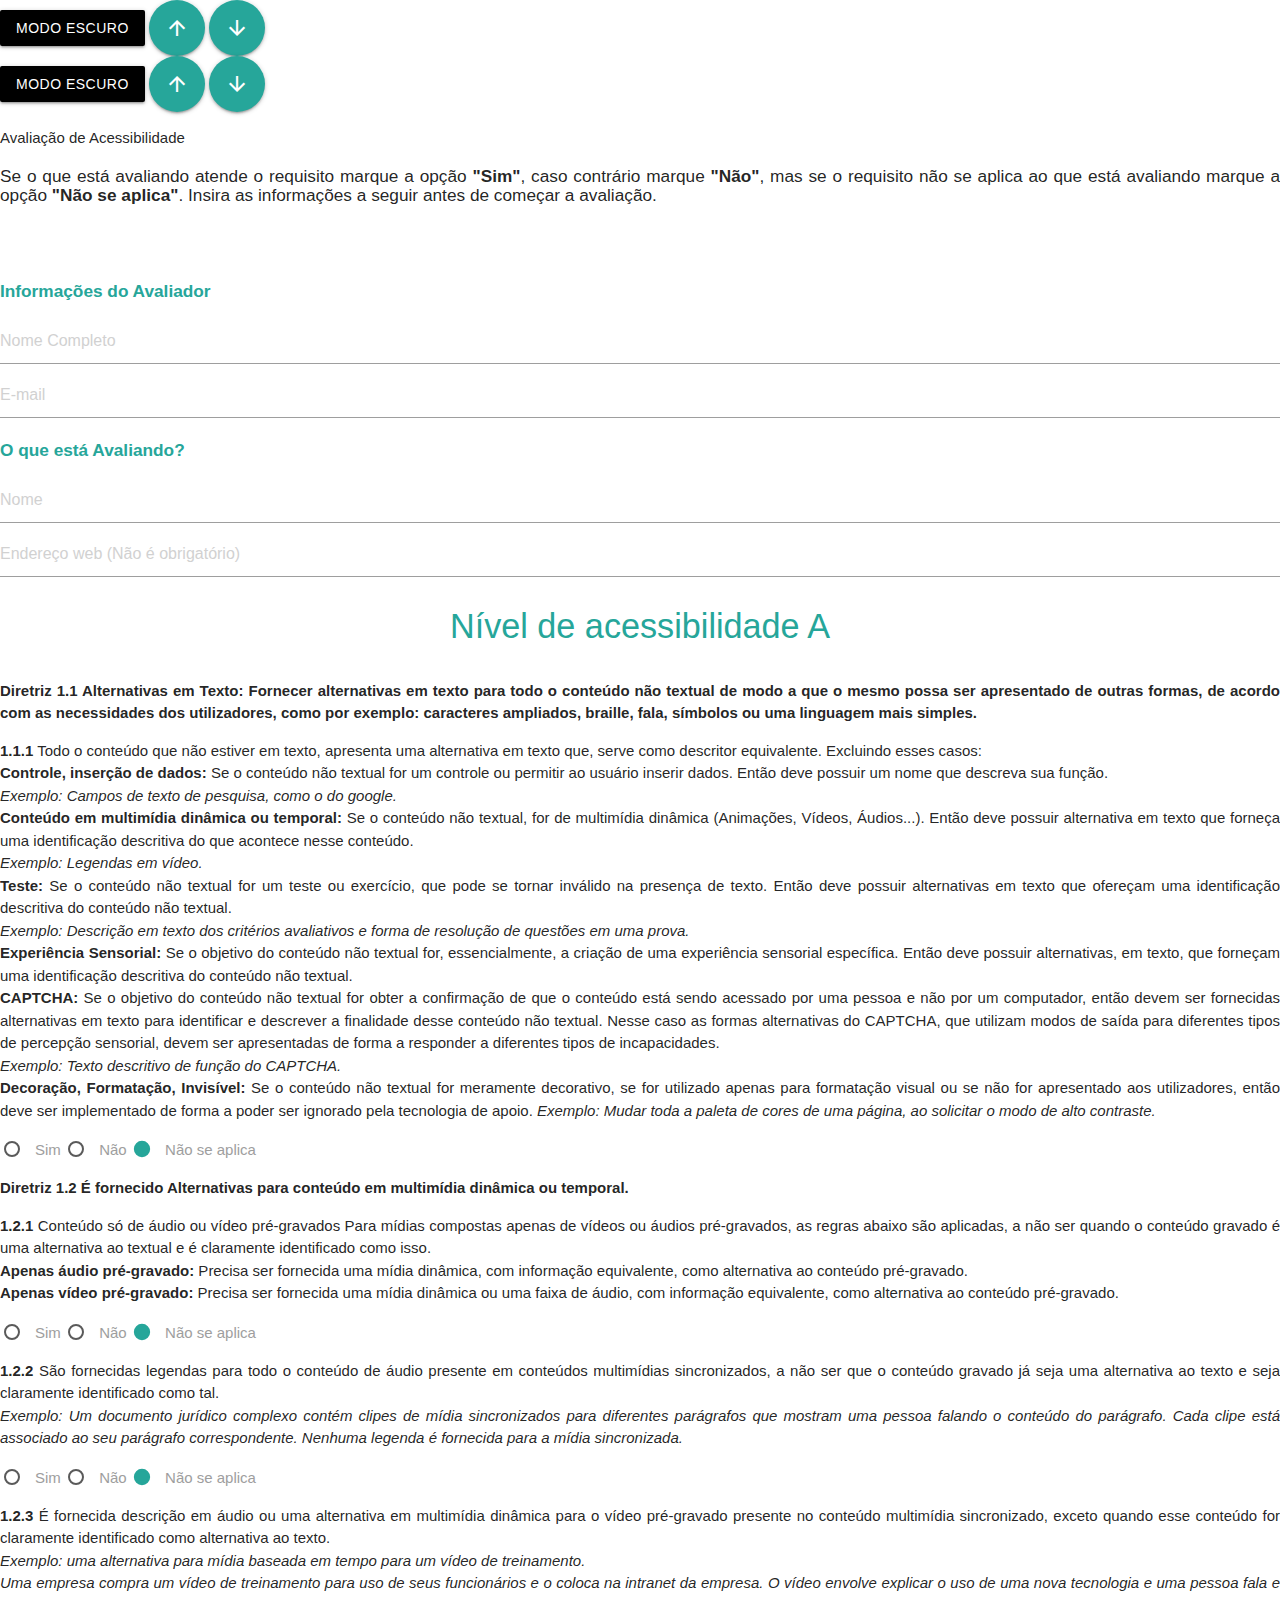
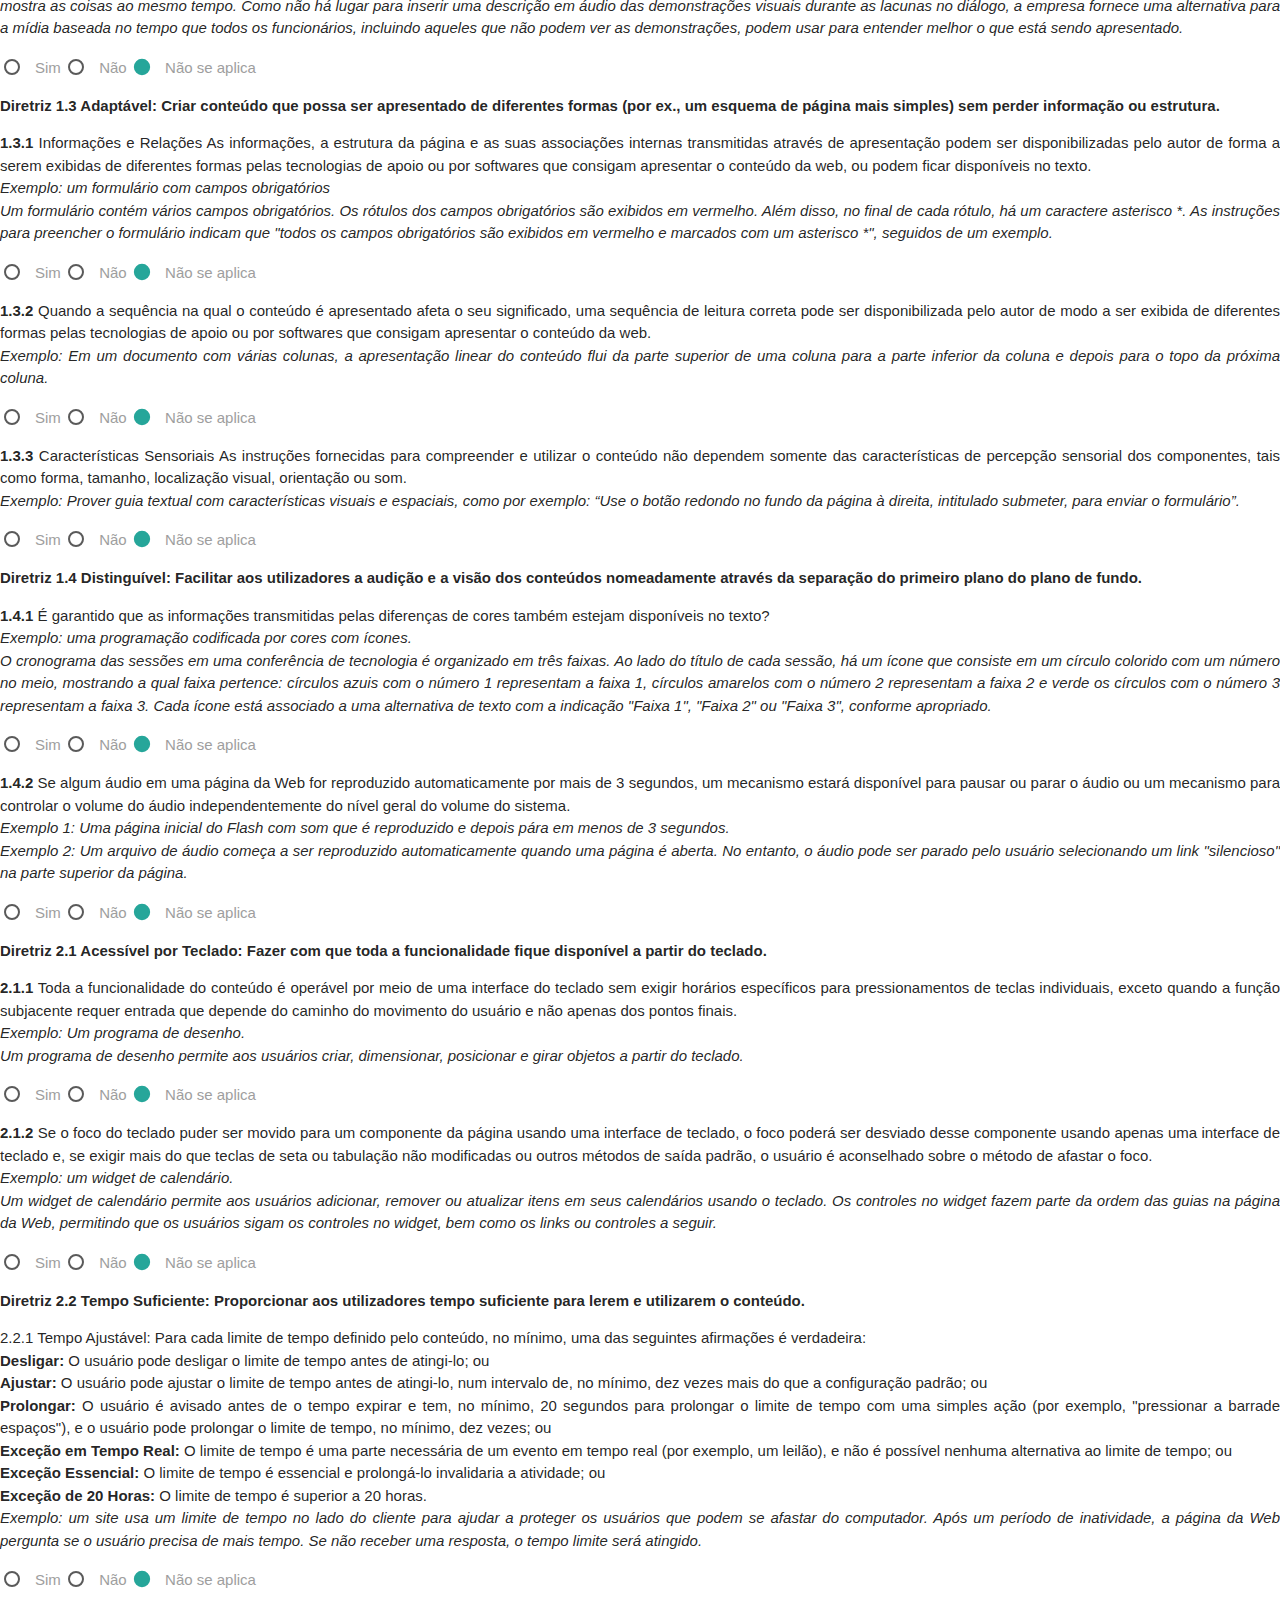
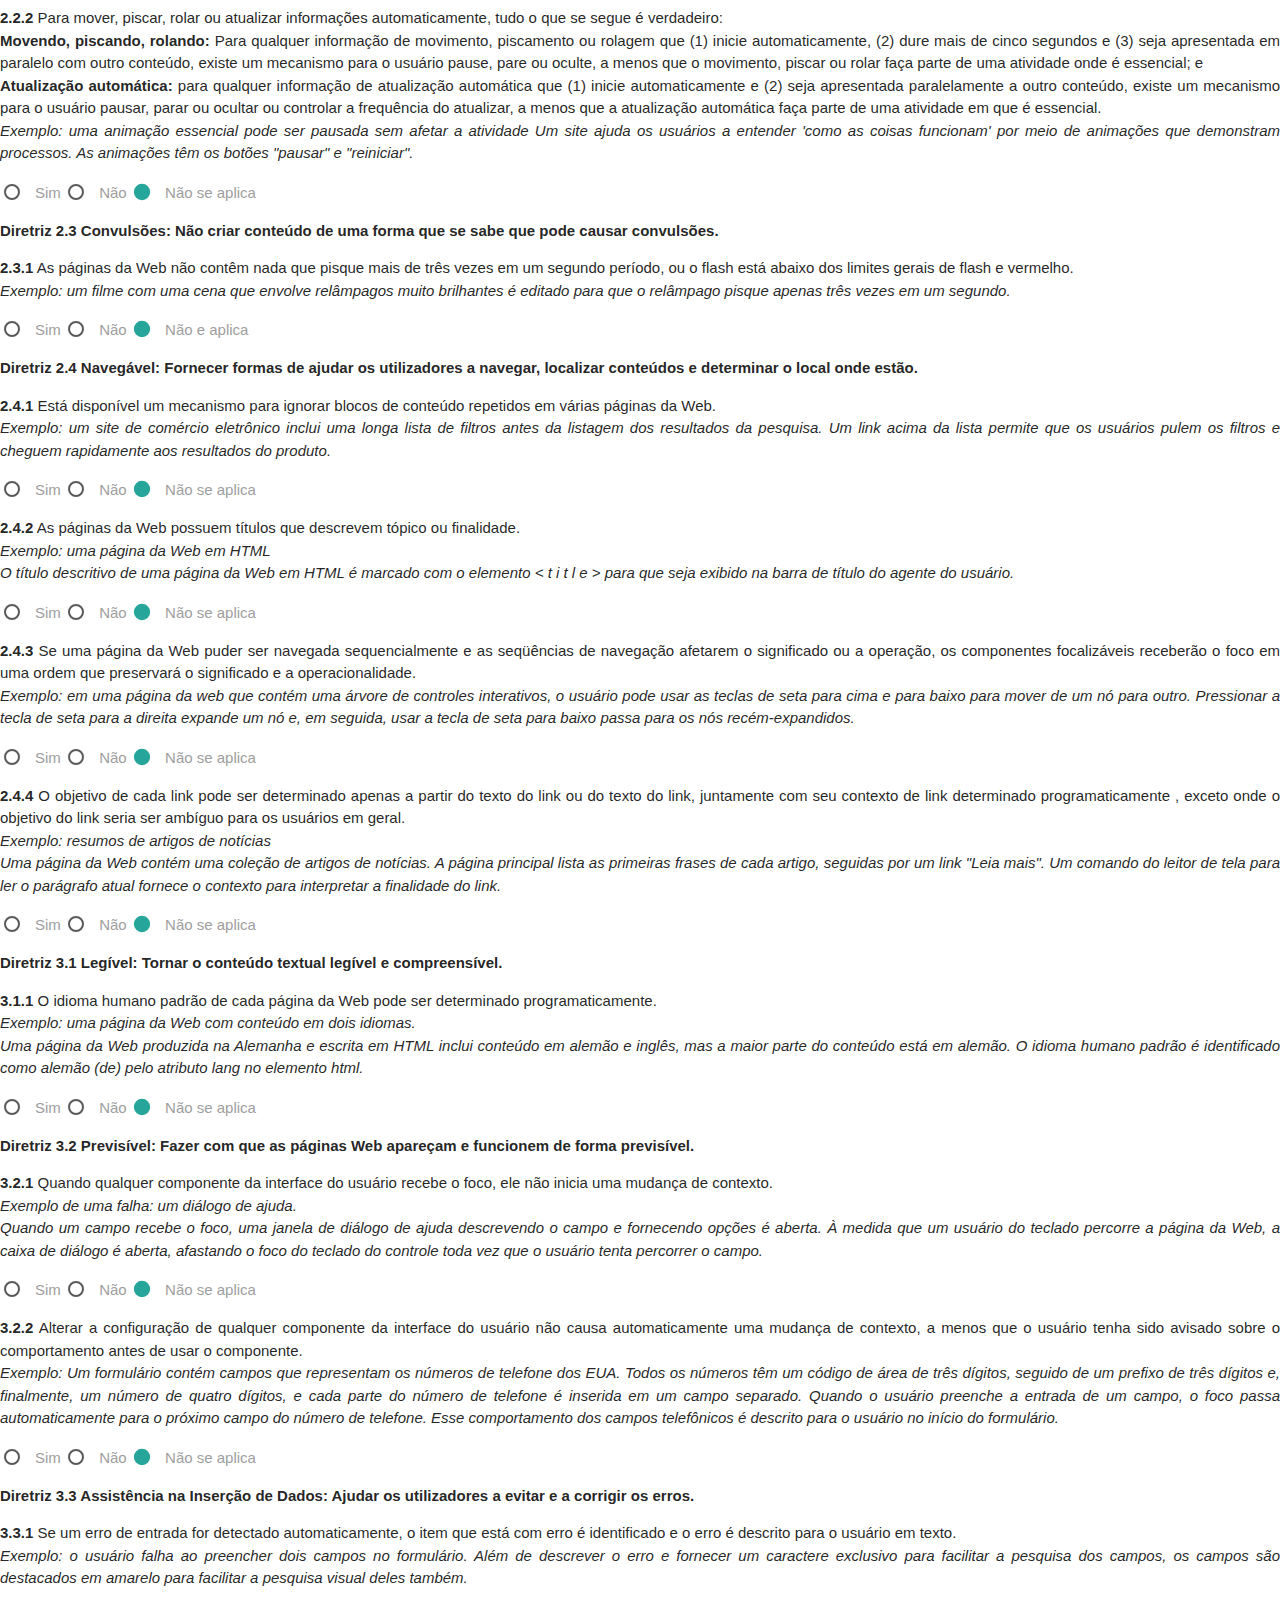
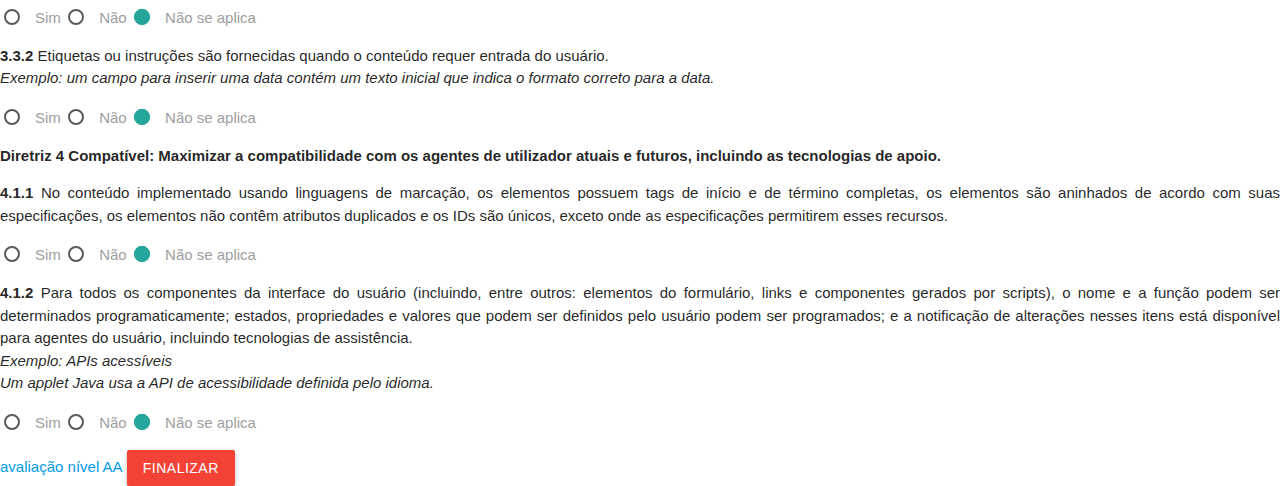
==== commit 8a6545a0: "ajustada implementação do js" ====
--- a/index.html
+++ b/index.html
@@ -4,7 +4,7 @@
 
 	<meta charset="utf-8">
 	<link rel="stylesheet" href="https://cdnjs.cloudflare.com/ajax/libs/materialize/1.0.0/css/materialize.min.css">
-	<link rel="stylesheet" type="text/css" href="estilo.css">
+	<link rel="stylesheet" type="text/css" href="css.css">
 	<link href="https://fonts.googleapis.com/icon?family=Material+Icons" rel="stylesheet">
 	<script src="jquery.js"></script>
 	<script type="text/javascript" src="javascript.js"></script>
@@ -14,531 +14,13 @@
 
 <body background="5.jpg">
 
-	<script>
-
-		$(function(){
-			alert('HOMEM DE FERRO É O MELHOR VINGADOR');
-		});
-
-	</script>
+	<button id="modoescuro"class="btn waves-effect waves-light black " type="submit" name="action">Modo Escuro</button>
+	<a id="cima" class="btn-floating btn-large waves-effect waves-light btnNavegacao"><i class="medium material-icons">arrow_upward</i></a>
+	<a id="baixo" class="btn-floating btn-large waves-effect waves-light btnNavegacao"><i class="medium material-icons">arrow_downward</i></a>
 	
-
-	<button id="md"class="btn waves-effect waves-light black" type="submit" name="action">Modo Escuro</button>
-	<a id="cima" class="btn-floating btn-large waves-effect waves-light btnNavegacao"><i class="medium material-icons">arrow_downward</i></a>
-	<a id="baixo" class="btn-floating btn-large waves-effect waves-light btnNavegacao"><i class="medium material-icons">arrow_upward</i></a>
-
 	<div class="meio">
-
-		<form name="form" method="post" action="page.html">
-		<font face="arial">
-
-			<div id="top" class="a">
-				<p class="titulo">Avaliação de Acessibilidade</p>
-				<text align="justify"><font size="2"><h6><p>Se o que está avaliando atende o requisito marque a opção <b>"Sim"</b>, caso contrário marque <b>"Não"</b>, mas se o requisito não se aplica ao que está avaliando marque a opção <b>"Não se aplica"</b>. Insira as informações a seguir antes de começar a avaliação.</h6></font></text><br><br>
-			</div>
-	
-			<text align="left"><p><h6><font color="#26a69a"><b>Informações do Avaliador</b></p></h6></text></font>
-			<input id="idnomecompleto" name="nomecompleto" class="textbox"  type="text" placeholder="Nome Completo">
-			<input id="idemail" name="email" class="textbox"  type="text" placeholder="E-mail">
-			<text align="left"><p><h6><font color="#26a69a"><b>O que está Avaliando?</b></p></h6></text></font>
-			<input id="idnomeconteudo" name="nomeconteudo" class="textbox"  type="text" placeholder="Nome">
-			<input id="idurl" name="url" class="textbox" type="text" placeholder="Endereço web (Não é obrigatório)">
-		
-	
-
-			<text align="center"><p><h4><font color="#26a69a">Nível de acessibilidade A</p></h4></text></font>
-
-			<text align="justify"><p><b>Diretriz 1.1 Alternativas em Texto: Fornecer alternativas em texto para todo o conteúdo não textual de modo a que o mesmo possa ser apresentado de outras formas, de acordo com as necessidades dos utilizadores, como por exemplo: caracteres ampliados, braille, fala, símbolos ou uma linguagem mais simples.</b></p></text>
-
-			<text align="justify"><p><b>1.1.1</b> Todo o conteúdo que não estiver em texto, apresenta uma alternativa em texto que, serve como descritor equivalente. Excluindo esses casos:</br>
-				<b>Controle, inserção de dados:</b> Se o conteúdo não textual for um controle ou permitir ao usuário inserir dados. Então deve possuir um nome que descreva sua função.</br>
-				<i>Exemplo: Campos de texto de pesquisa, como o do google.</i></br>
-				<b>Conteúdo em multimídia dinâmica ou temporal:</b> Se o conteúdo não textual, for de multimídia dinâmica (Animações, Vídeos, Áudios...). Então deve possuir alternativa em texto que forneça uma identificação descritiva do que acontece nesse conteúdo.</br>
-				<i>Exemplo: Legendas em vídeo.</i></br>
-				<b>Teste:</b> Se o conteúdo não textual for um teste ou exercício, que pode se tornar inválido na presença de texto. Então deve possuir alternativas em texto que ofereçam uma identificação descritiva do conteúdo não textual.</br>
-				<i>Exemplo: Descrição em texto dos critérios avaliativos e forma de resolução de questões em uma prova.</i></br>
-				<b>Experiência Sensorial:</b> Se o objetivo do conteúdo não textual for, essencialmente, a criação de uma experiência sensorial específica. Então deve possuir alternativas, em texto, que forneçam uma identificação descritiva do conteúdo não textual.</br>
-				<b>CAPTCHA:</b> Se o objetivo do conteúdo não textual for obter a confirmação de que o conteúdo está sendo acessado por uma pessoa e não por um computador, então devem ser fornecidas alternativas em texto para identificar e descrever a finalidade desse conteúdo não textual. Nesse caso as formas alternativas do CAPTCHA, que utilizam modos de saída para diferentes tipos de percepção sensorial, devem ser apresentadas de forma a responder a diferentes tipos de incapacidades.</br>
-				<i>Exemplo: Texto descritivo de função do CAPTCHA.</i></br>
-				<b>Decoração, Formatação, Invisível:</b> Se o conteúdo não textual for meramente decorativo, se for utilizado apenas para formatação visual ou se não for apresentado aos utilizadores, então deve ser implementado de forma a poder ser ignorado pela tecnologia de apoio.
-				<i>Exemplo: Mudar toda a paleta de cores de uma página, ao solicitar o modo de alto contraste.</i></p></text>
-			
-			<p>
-				<label>
-					<input name="b1" type="radio" />
-					<span>Sim</span>
-				</label>
-
-				<label>
-					<input name="b1" type="radio" />
-					<span>Não</span>
-				</label>
-
-				<label>
-					<input name="b1" type="radio" checked />
-					<span>Não se aplica</span>
-				</label>
-			</p>
-
-			<text align="justify"><p><b>Diretriz 1.2 É fornecido Alternativas para conteúdo em multimídia dinâmica ou temporal.</b></p>
-			<text align="justify"><p><b>1.2.1</b> Conteúdo só de áudio ou vídeo pré-gravados Para mídias compostas apenas de vídeos ou áudios pré-gravados, as regras abaixo são aplicadas, a não ser quando o conteúdo gravado é uma alternativa ao textual e é claramente identificado como isso.</br>
-				<b>Apenas áudio pré-gravado:</b> Precisa ser fornecida uma mídia dinâmica, com informação equivalente, como alternativa ao conteúdo pré-gravado.</br>
-				<b>Apenas vídeo pré-gravado:</b> Precisa ser fornecida uma mídia dinâmica ou uma faixa de áudio, com informação equivalente, como alternativa ao conteúdo pré-gravado.</p>
-			</text>
-
-			<p>
-				<label>
-					<input name="b2" type="radio" />
-					<span>Sim</span>
-				</label>
-
-				<label>
-					<input name="b2" type="radio" />
-					<span>Não</span>
-				</label>
-
-				<label>
-					<input name="b2" type="radio" />
-					<span>Não se aplica</span>
-				</label>
-
-			</p>
-			<text align="justify"><p><b>1.2.2</b> São fornecidas legendas para todo o conteúdo de áudio presente em conteúdos multimídias sincronizados, a não ser que o conteúdo gravado já seja uma alternativa ao texto e seja claramente identificado como tal.</br>
-		<i>Exemplo: Um documento jurídico complexo contém clipes de mídia sincronizados para diferentes parágrafos que mostram uma pessoa falando o conteúdo do parágrafo. Cada clipe está associado ao seu parágrafo correspondente. Nenhuma legenda é fornecida para a mídia sincronizada.</i></p>
-			</text>
-			<p>
-				<label>
-					<input name="b3" type="radio" checked />
-					<span>Sim</span>
-				</label>
-				<label>
-					<input name="b3" type="radio" checked />
-					<span>Não</span>
-				</label>
-				<label>
-					<input name="b3" type="radio" checked />
-					<span>Não se aplica</span>
-				</label>
-			</p>
-			<text align="justify"><p><b>1.2.3</b> É fornecida descrição em áudio ou uma alternativa em multimídia dinâmica para o vídeo pré-gravado presente no conteúdo multimídia sincronizado, exceto quando esse conteúdo for claramente identificado como alternativa ao texto.</br>
-		<i>Exemplo: uma alternativa para mídia baseada em tempo para um vídeo de treinamento.</br>
-		Uma empresa compra um vídeo de treinamento para uso de seus funcionários e o coloca na intranet da empresa. O vídeo envolve explicar o uso de uma nova tecnologia e uma pessoa fala e mostra as coisas ao mesmo tempo. Como não há lugar para inserir uma descrição em áudio das demonstrações visuais durante as lacunas no diálogo, a empresa fornece uma alternativa para a mídia baseada no tempo que todos os funcionários, incluindo aqueles que não podem ver as demonstrações, podem usar para entender melhor o que está sendo apresentado.</i>
-	</p>
-			</text>
-			<p>
-				<label>
-					<input name="b4" type="radio" checked />
-					<span>Sim</span>
-				</label>
-				<label>
-					<input name="b4" type="radio" checked />
-					<span>Não</span>
-				</label>
-				<label>
-					<input name="b4" type="radio" checked />
-					<span>Não se aplica</span>
-				</label>
-			</p>
-			<text align="justify"><p><b>Diretriz 1.3 Adaptável: Criar conteúdo que possa ser apresentado de diferentes formas (por ex., um esquema de página mais simples) sem perder informação ou estrutura.</b></p></text>
-			<text align="justify"><p><b>1.3.1</b> Informações e Relações As informações, a estrutura da página e as suas associações internas transmitidas através de apresentação podem ser disponibilizadas pelo autor de forma a serem exibidas de diferentes formas pelas tecnologias de apoio ou por softwares que consigam apresentar o conteúdo da web, ou podem ficar disponíveis no texto.</br>
-		<i>Exemplo: um formulário com campos obrigatórios</br>
-		Um formulário contém vários campos obrigatórios. Os rótulos dos campos obrigatórios são exibidos em vermelho. Além disso, no final de cada rótulo, há um caractere asterisco *. As instruções para preencher o formulário indicam que "todos os campos obrigatórios são exibidos em vermelho e marcados com um asterisco *", seguidos de um exemplo.</i></p>
-			</text>
-			<p>
-				<label>
-					<input name="b5" type="radio" checked />
-					<span>Sim</span>
-				</label>
-				<label>
-					<input name="b5" type="radio" checked />
-					<span>Não</span>
-				</label>
-				<label>
-					<input name="b5" type="radio" checked />
-					<span>Não se aplica</span>
-				</label>
-			</p>
-			<text align="justify"><p><b>1.3.2</b> Quando a sequência na qual o conteúdo é apresentado afeta o seu significado, uma sequência de leitura correta pode ser disponibilizada pelo autor de modo a ser exibida de diferentes formas pelas tecnologias de apoio ou por softwares que consigam apresentar o conteúdo da web.</br>
-		<i>Exemplo: Em um documento com várias colunas, a apresentação linear do conteúdo flui da parte superior de uma coluna para a parte inferior da coluna e depois para o topo da próxima coluna.</i></p>
-			</text>
-			<p>
-				<label>
-					<input name="b6" type="radio" checked />
-					<span>Sim</span>
-				</label>
-				<label>
-					<input name="b6" type="radio" checked />
-					<span>Não</span>
-				</label>
-				<label>
-					<input name="b6" type="radio" checked />
-					<span>Não se aplica</span>
-				</label>
-			</p>
-			<text align="justify"><p><b>1.3.3</b> Características Sensoriais As instruções fornecidas para compreender e utilizar o conteúdo não dependem somente das características de percepção sensorial dos componentes, tais como forma, tamanho, localização visual, orientação ou som.</br>
-		<i>Exemplo: Prover guia textual com características visuais e espaciais, como por exemplo: “Use o botão redondo no fundo da página à direita, intitulado submeter, para enviar o formulário”.</i></p>
-			</text>
-			<p>
-				<label>
-					<input name="b7" type="radio" checked />
-					<span>Sim</span>
-				</label>
-				<label>
-					<input name="b7" type="radio" checked />
-					<span>Não</span>
-				</label>
-				<label>
-					<input name="b7" type="radio" checked />
-					<span>Não se aplica</span>
-				</label>
-			</p>
-			<text align="justify"><p><b>Diretriz 1.4 Distinguível: Facilitar aos utilizadores a audição e a visão dos conteúdos nomeadamente através da separação do primeiro plano do plano de fundo.</b></p>
-			<text align="justify"><p><b>1.4.1</b> É garantido que as informações transmitidas pelas diferenças de cores também estejam disponíveis no texto?</br>
-		<i>Exemplo: uma programação codificada por cores com ícones.</br>
-		O cronograma das sessões em uma conferência de tecnologia é organizado em três faixas. Ao lado do título de cada sessão, há um ícone que consiste em um círculo colorido com um número no meio, mostrando a qual faixa pertence: círculos azuis com o número 1 representam a faixa 1, círculos amarelos com o número 2 representam a faixa 2 e verde os círculos com o número 3 representam a faixa 3. Cada ícone está associado a uma alternativa de texto com a indicação "Faixa 1", "Faixa 2" ou "Faixa 3", conforme apropriado.</i></p>
-			</text>
-			<p>
-				<label>
-					<input name="b8" type="radio" checked />
-					<span>Sim</span>
-				</label>
-				<label>
-					<input name="b8" type="radio" checked />
-					<span>Não</span>
-				</label>
-				<label>
-					<input name="b8" type="radio" checked />
-					<span>Não se aplica</span>
-				</label>
-			</p>
-			<text align="justify"><p><b>1.4.2</b> Se algum áudio em uma página da Web for reproduzido automaticamente por mais de 3 segundos, um mecanismo estará disponível para pausar ou parar o áudio ou um mecanismo para controlar o volume do áudio independentemente do nível geral do volume do sistema.</br>
-		<i>Exemplo 1: Uma página inicial do Flash com som que é reproduzido e depois pára em menos de 3 segundos.</br>
-		Exemplo 2: Um arquivo de áudio começa a ser reproduzido automaticamente quando uma página é aberta. No entanto, o áudio pode ser parado pelo usuário selecionando um link "silencioso" na parte superior da página.</i>
-	</p>
-			</text>
-			<p>
-				<label>
-					<input name="b9" type="radio" checked />
-					<span>Sim</span>
-				</label>
-				<label>
-					<input name="b9" type="radio" checked />
-					<span>Não</span>
-				</label>
-				<label>
-					<input name="b9" type="radio" checked />
-					<span>Não se aplica</span>
-				</label>
-			</p>
-			<text align="justify"><p><b>Diretriz 2.1 Acessível por Teclado: Fazer com que toda a funcionalidade fique disponível a partir do teclado.</b></p></text>
-			<text align="justify"><p><b>2.1.1</b> Toda a funcionalidade do conteúdo é operável por meio de uma interface do teclado sem exigir horários específicos para pressionamentos de teclas individuais, exceto quando a função subjacente requer entrada que depende do caminho do movimento do usuário e não apenas dos pontos finais.</br>
-		<i>Exemplo: Um programa de desenho.</br>
-		Um programa de desenho permite aos usuários criar, dimensionar, posicionar e girar objetos a partir do teclado.</i></p>
-			</text>
-			<p>
-				<label>
-					<input name="b10" type="radio" checked />
-					<span>Sim</span>
-				</label>
-				<label>
-					<input name="b10" type="radio" checked />
-					<span>Não</span>
-				</label>
-				<label>
-					<input name="b10" type="radio" checked />
-					<span>Não se aplica</span>
-				</label>
-			</p>
-			<text align="justify"><p><b>2.1.2</b> Se o foco do teclado puder ser movido para um componente da página usando uma interface de teclado, o foco poderá ser desviado desse componente usando apenas uma interface de teclado e, se exigir mais do que teclas de seta ou tabulação não modificadas ou outros métodos de saída padrão, o usuário é aconselhado sobre o método de afastar o foco.</br>
-		<i>Exemplo: um widget de calendário.</br>
-		Um widget de calendário permite aos usuários adicionar, remover ou atualizar itens em seus calendários usando o teclado. Os controles no widget fazem parte da ordem das guias na página da Web, permitindo que os usuários sigam os controles no widget, bem como os links ou controles a seguir.</i></p>
-			</text>
-			<p>
-				<label>
-					<input name="b11" type="radio" checked />
-					<span>Sim</span>
-				</label>
-				<label>
-					<input name="b11" type="radio" checked />
-					<span>Não</span>
-				</label>
-				<label>
-					<input name="b11" type="radio" checked />
-					<span>Não se aplica</span>
-				</label>
-			</p>
-			<text align="justify"><p><b>Diretriz 2.2 Tempo Suficiente: Proporcionar aos utilizadores tempo suficiente para lerem e utilizarem o conteúdo.</b></p></text>
-			<text align="justify"><p>2.2.1 Tempo Ajustável: Para cada limite de tempo definido pelo conteúdo, no mínimo, uma das seguintes afirmações é verdadeira:</br>
-			<b>Desligar:</b> O usuário pode desligar o limite de tempo antes de atingi-lo; ou<br/>
-			<b>Ajustar:</b> O usuário pode ajustar o limite de tempo antes de atingi-lo, num intervalo de, no mínimo, dez vezes mais do que a configuração padrão; ou<br/>
-			<b>Prolongar:</b> O usuário é avisado antes de o tempo expirar e tem, no mínimo, 20 segundos para prolongar o limite de tempo com uma simples ação (por exemplo, "pressionar a barrade espaços"), e o usuário pode prolongar o limite de tempo, no mínimo, dez vezes; ou<br/>
-			<b>Exceção em Tempo Real:</b> O limite de tempo é uma parte necessária de um evento em tempo real (por exemplo, um leilão), e não é possível nenhuma alternativa ao limite de tempo; ou<br/>
-			<b>Exceção Essencial:</b> O limite de tempo é essencial e prolongá-lo invalidaria a atividade; ou<br/>
-			<b>Exceção de 20 Horas:</b> O limite de tempo é superior a 20 horas.</br>
-		<i>Exemplo: um site usa um limite de tempo no lado do cliente para ajudar a proteger os usuários que podem se afastar do computador. Após um período de inatividade, a página da Web pergunta se o usuário precisa de mais tempo. Se não receber uma resposta, o tempo limite será atingido.</i></p>
-
-
-			</text>
-			<p>
-				<label>
-					<input name="b12" type="radio" checked />
-					<span>Sim</span>
-				</label>
-				<label>
-					<input name="b12" type="radio" checked />
-					<span>Não</span>
-				</label>
-				<label>
-					<input name="b12" type="radio" checked />
-					<span>Não se aplica</span>
-				</label>
-			</p>
-			<text align="justify"><p><b>2.2.2</b> Para mover, piscar, rolar ou atualizar informações automaticamente, tudo o que se segue é verdadeiro:</br> 
-		<b>Movendo, piscando, rolando:</b> Para qualquer informação de movimento, piscamento ou rolagem que (1) inicie automaticamente, (2) dure mais de cinco segundos e (3) seja apresentada em paralelo com outro conteúdo, existe um mecanismo para o usuário pause, pare ou oculte, a menos que o movimento, piscar ou rolar faça parte de uma atividade onde é essencial; e</br>
-		<b>Atualização automática:</b> para qualquer informação de atualização automática que (1) inicie automaticamente e (2) seja apresentada paralelamente a outro conteúdo, existe um mecanismo para o usuário pausar, parar ou ocultar ou controlar a frequência do atualizar, a menos que a atualização automática faça parte de uma atividade em que é essencial.</br>
-		<i>Exemplo: uma animação essencial pode ser pausada sem afetar a atividade
-		Um site ajuda os usuários a entender 'como as coisas funcionam' por meio de animações que demonstram processos. As animações têm os botões "pausar" e "reiniciar".</i></p>
-			</text>
-			<p>
-				<label>
-					<input name="b13" type="radio" checked />
-					<span>Sim</span>
-				</label>
-				<label>
-					<input name="b13" type="radio" checked />
-					<span>Não</span>
-				</label>
-				<label>
-					<input name="b13" type="radio" checked />
-					<span>Não se aplica</span>
-				</label>
-			</p>
-			<text align="justify"><p><b>Diretriz 2.3 Convulsões: Não criar conteúdo de uma forma que se sabe que pode causar convulsões.</b></p></text>
-			<text align="justify"><p><b>2.3.1</b> As páginas da Web não contêm nada que pisque mais de três vezes em um segundo período, ou o flash está abaixo dos limites gerais de flash e vermelho.</br>
-		<i>Exemplo: um filme com uma cena que envolve relâmpagos muito brilhantes é editado para que o relâmpago pisque apenas três vezes em um segundo.</i></p>
-				</text>
-			<p>
-				<label>
-					<input name="b14" type="radio" checked />
-					<span>Sim</span>
-				</label>
-				<label>
-					<input name="b14" type="radio" checked />
-					<span>Não</span>
-				</label>
-				<label>
-					<input name="b14" type="radio" checked />
-					<span>Não e aplica</span>
-				</label>
-			</p>
-			<text align="justify"><p><b>Diretriz 2.4 Navegável: Fornecer formas de ajudar os utilizadores a navegar, localizar conteúdos e determinar o local onde estão.</b></p></text>
-			<text align="justify"><p><b>2.4.1</b>  Está disponível um mecanismo para ignorar blocos de conteúdo repetidos em várias páginas da Web.</br>
-		<i>Exemplo: um site de comércio eletrônico inclui uma longa lista de filtros antes da listagem dos resultados da pesquisa. Um link acima da lista permite que os usuários pulem os filtros e cheguem rapidamente aos resultados do produto.</i></p>
-			</text>
-			<p>
-				<label>
-					<input name="b15" type="radio" checked />
-					<span>Sim</span>
-				</label>
-				<label>
-					<input name="b15" type="radio" checked />
-					<span>Não</span>
-				</label>
-				<label>
-					<input name="b15" type="radio" checked />
-					<span>Não se aplica</span>
-				</label>
-			</p>
-			<text align="justify"><p><b>2.4.2</b> As páginas da Web possuem títulos que descrevem tópico ou finalidade.</br>
-		<i>Exemplo: uma página da Web em HTML</br>
-		O título descritivo de uma página da Web em HTML é marcado com o elemento < t i t l e > para que seja exibido na barra de título do agente do usuário.</i></p>
-			</text>
-			<p>
-				<label>
-					<input name="b16" type="radio" checked />
-					<span>Sim</span>
-				</label>
-				<label>
-					<input name="b16" type="radio" checked />
-					<span>Não</span>
-				</label>
-				<label>
-					<input name="b16" type="radio" checked />
-					<span>Não se aplica</span>
-				</label>
-			</p>
-			<text align="justify"><p><b>2.4.3</b> Se uma página da Web puder ser navegada sequencialmente e as seqüências de navegação afetarem o significado ou a operação, os componentes focalizáveis ​​receberão o foco em uma ordem que preservará o significado e a operacionalidade.</br>
-		<i>Exemplo: em uma página da web que contém uma árvore de controles interativos, o usuário pode usar as teclas de seta para cima e para baixo para mover de um nó para outro. Pressionar a tecla de seta para a direita expande um nó e, em seguida, usar a tecla de seta para baixo passa para os nós recém-expandidos.</i></p>
-			</text>
-			<p>
-				<label>
-					<input name="b17" type="radio" checked />
-					<span>Sim</span>
-				</label>
-				<label>
-					<input name="b17" type="radio" checked />
-					<span>Não</span>
-				</label>
-				<label>
-					<input name="b17" type="radio" checked />
-					<span>Não se aplica</span>
-				</label>
-			</p>
-			<text align="justify"><p><b>2.4.4</b>  O objetivo de cada link pode ser determinado apenas a partir do texto do link ou do texto do link, juntamente com seu contexto de link determinado programaticamente , exceto onde o objetivo do link seria ser ambíguo para os usuários em geral.</br>
-		<i>Exemplo: resumos de artigos de notícias</br>
-		Uma página da Web contém uma coleção de artigos de notícias. A página principal lista as primeiras frases de cada artigo, seguidas por um link "Leia mais". Um comando do leitor de tela para ler o parágrafo atual fornece o contexto para interpretar a finalidade do link.</i></p>
-			</text>
-			<p>
-				<label>
-					<input name="b18" type="radio" checked />
-					<span>Sim</span>
-				</label>
-				<label>
-					<input name="b18" type="radio" checked />
-					<span>Não</span>
-				</label>
-				<label>
-					<input name="b18" type="radio" checked />
-					<span>Não se aplica</span>
-				</label>
-			</p>
-			<text align="justify"><p><b>Diretriz 3.1 Legível: Tornar o conteúdo textual legível e compreensível.</b></p></text>
-			<text align="justify"><p><b>3.1.1</b> O idioma humano padrão de cada página da Web pode ser determinado programaticamente.</br>
-		<i>Exemplo: uma página da Web com conteúdo em dois idiomas.</br>
-		Uma página da Web produzida na Alemanha e escrita em HTML inclui conteúdo em alemão e inglês, mas a maior parte do conteúdo está em alemão. O idioma humano padrão é identificado como alemão (de) pelo atributo lang no elemento html.</i></p>
-			</text>
-			<p>
-				<label>
-					<input name="b19" type="radio" checked />
-					<span>Sim</span>
-				</label>
-				<label>
-					<input name="b19" type="radio" checked />
-					<span>Não</span>
-				</label>
-				<label>
-					<input name="b19" type="radio" checked />
-					<span>Não se aplica</span>
-				</label>
-			</p>
-			<text align="justify"><p><b>Diretriz 3.2 Previsível: Fazer com que as páginas Web apareçam e funcionem de forma previsível.</b></p></text>
-			<text align="justify"><p><b>3.2.1</b> Quando qualquer componente da interface do usuário recebe o foco, ele não inicia uma mudança de contexto.</br>
-		<i>Exemplo de uma falha: um diálogo de ajuda.</br>
-		Quando um campo recebe o foco, uma janela de diálogo de ajuda descrevendo o campo e fornecendo opções é aberta. À medida que um usuário do teclado percorre a página da Web, a caixa de diálogo é aberta, afastando o foco do teclado do controle toda vez que o usuário tenta percorrer o campo.</i></p>
-			</text>
-			<p>
-				<label>
-					<input name="b20" type="radio" checked />
-					<span>Sim</span>
-				</label>
-				<label>
-					<input name="b20" type="radio" checked />
-					<span>Não</span>
-				</label>
-				<label>
-					<input name="b20" type="radio" checked />
-					<span>Não se aplica</span>
-				</label>
-			</p>
-			<text align="justify"><p><b>3.2.2</b> Alterar a configuração de qualquer componente da interface do usuário não causa automaticamente uma mudança de contexto, a menos que o usuário tenha sido avisado sobre o comportamento antes de usar o componente.</br>
-		<i>Exemplo: Um formulário contém campos que representam os números de telefone dos EUA. Todos os números têm um código de área de três dígitos, seguido de um prefixo de três dígitos e, finalmente, um número de quatro dígitos, e cada parte do número de telefone é inserida em um campo separado. Quando o usuário preenche a entrada de um campo, o foco passa automaticamente para o próximo campo do número de telefone. Esse comportamento dos campos telefônicos é descrito para o usuário no início do formulário.</i></p>
-			</text>
-			<p>
-				<label>
-					<input name="b21" type="radio" checked />
-					<span>Sim</span>
-				</label>
-				<label>
-					<input name="b21" type="radio" checked />
-					<span>Não</span>
-				</label>
-				<label>
-					<input name="b21" type="radio" checked />
-					<span>Não se aplica</span>
-				</label>
-			</p>
-			<text align="justify"><p><b>Diretriz 3.3 Assistência na Inserção de Dados: Ajudar os utilizadores a evitar e a corrigir os erros.</b></p></text>
-			<text align="justify"><p><b>3.3.1</b> Se um erro de entrada for detectado automaticamente, o item que está com erro é identificado e o erro é descrito para o usuário em texto.</br>
-		<i>Exemplo: o usuário falha ao preencher dois campos no formulário. Além de descrever o erro e fornecer um caractere exclusivo para facilitar a pesquisa dos campos, os campos são destacados em amarelo para facilitar a pesquisa visual deles também.</i></p>
-			</text>
-			<p>
-				<label>
-					<input name="b22" type="radio" checked />
-					<span>Sim</span>
-				</label>
-				<label>
-					<input name="b22" type="radio" checked />
-					<span>Não</span>
-				</label>
-				<label>
-					<input name="b22" type="radio" checked />
-					<span>Não se aplica</span>
-				</label>
-			</p>
-			<text align="justify"><p><b>3.3.2</b>  Etiquetas ou instruções são fornecidas quando o conteúdo requer entrada do usuário.</br>
-		<i>Exemplo: um campo para inserir uma data contém um texto inicial que indica o formato correto para a data.</i></p>
-			</text>
-			<p>
-				<label>
-					<input name="b23" type="radio" checked />
-					<span>Sim</span>
-				</label>
-				<label>
-					<input name="b23" type="radio" checked />
-					<span>Não</span>
-				</label>
-				<label>
-					<input name="b23" type="radio" checked />
-					<span>Não se aplica</span>
-				</label>
-			</p>
-			<text align="justify"><p><b>Diretriz 4 Compatível: Maximizar a compatibilidade com os agentes de utilizador atuais e futuros, incluindo as tecnologias de apoio.</b></p></text>
-			<text align="justify"><p><b>4.1.1</b> No conteúdo implementado usando linguagens de marcação, os elementos possuem tags de início e de término completas, os elementos são aninhados de acordo com suas especificações, os elementos não contêm atributos duplicados e os IDs são únicos, exceto onde as especificações permitirem esses recursos.</p>
-			</text>
-			<p>
-				<label>
-					<input name="b24" type="radio" checked />
-					<span>Sim</span>
-				</label>
-				<label>
-					<input name="b24" type="radio" checked />
-					<span>Não</span>
-				</label>
-				<label>
-					<input name="b24" type="radio" checked />
-					<span>Não se aplica</span>
-				</label>
-			</p>
-			<text align="justify"><p><b>4.1.2</b> Para todos os componentes da interface do usuário (incluindo, entre outros: elementos do formulário, links e componentes gerados por scripts), o nome e a função podem ser determinados programaticamente; estados, propriedades e valores que podem ser definidos pelo usuário podem ser programados; e a notificação de alterações nesses itens está disponível para agentes do usuário, incluindo tecnologias de assistência.</br>
-		<i>Exemplo: APIs acessíveis</br>
-		Um applet Java usa a API de acessibilidade definida pelo idioma.</i></p>
-			</text>
-			<p>
-				<label>
-					<input name="b25" type="radio" checked />
-					<span>Sim</span>
-				</label>
-				<label>
-					<input name="b25" type="radio" checked />
-					<span>Não</span>
-				</label>
-				<label>
-					<input name="b25" type="radio" checked />
-					<span>Não se aplica</span>
-				</label>
-			</p>
-
-			<div id="base">
-
-				<a  href="nivelAA.html" class="btn waves-effect waves-light espaco right" target="_self" type="button"> avaliação nível AA </a>
-				<button id="finalizar" class="btn waves-effect waves-light red espaco" type="submit" name="submit" value="Finalizar" onclick="formdata()"> Finalizar </button>
-			
-			</div>
-
-		</font>
-		</form>
+		<div w3-include-html="nivelA.html"></div>		
 	</div>
 
 </body>
-
 </html>
